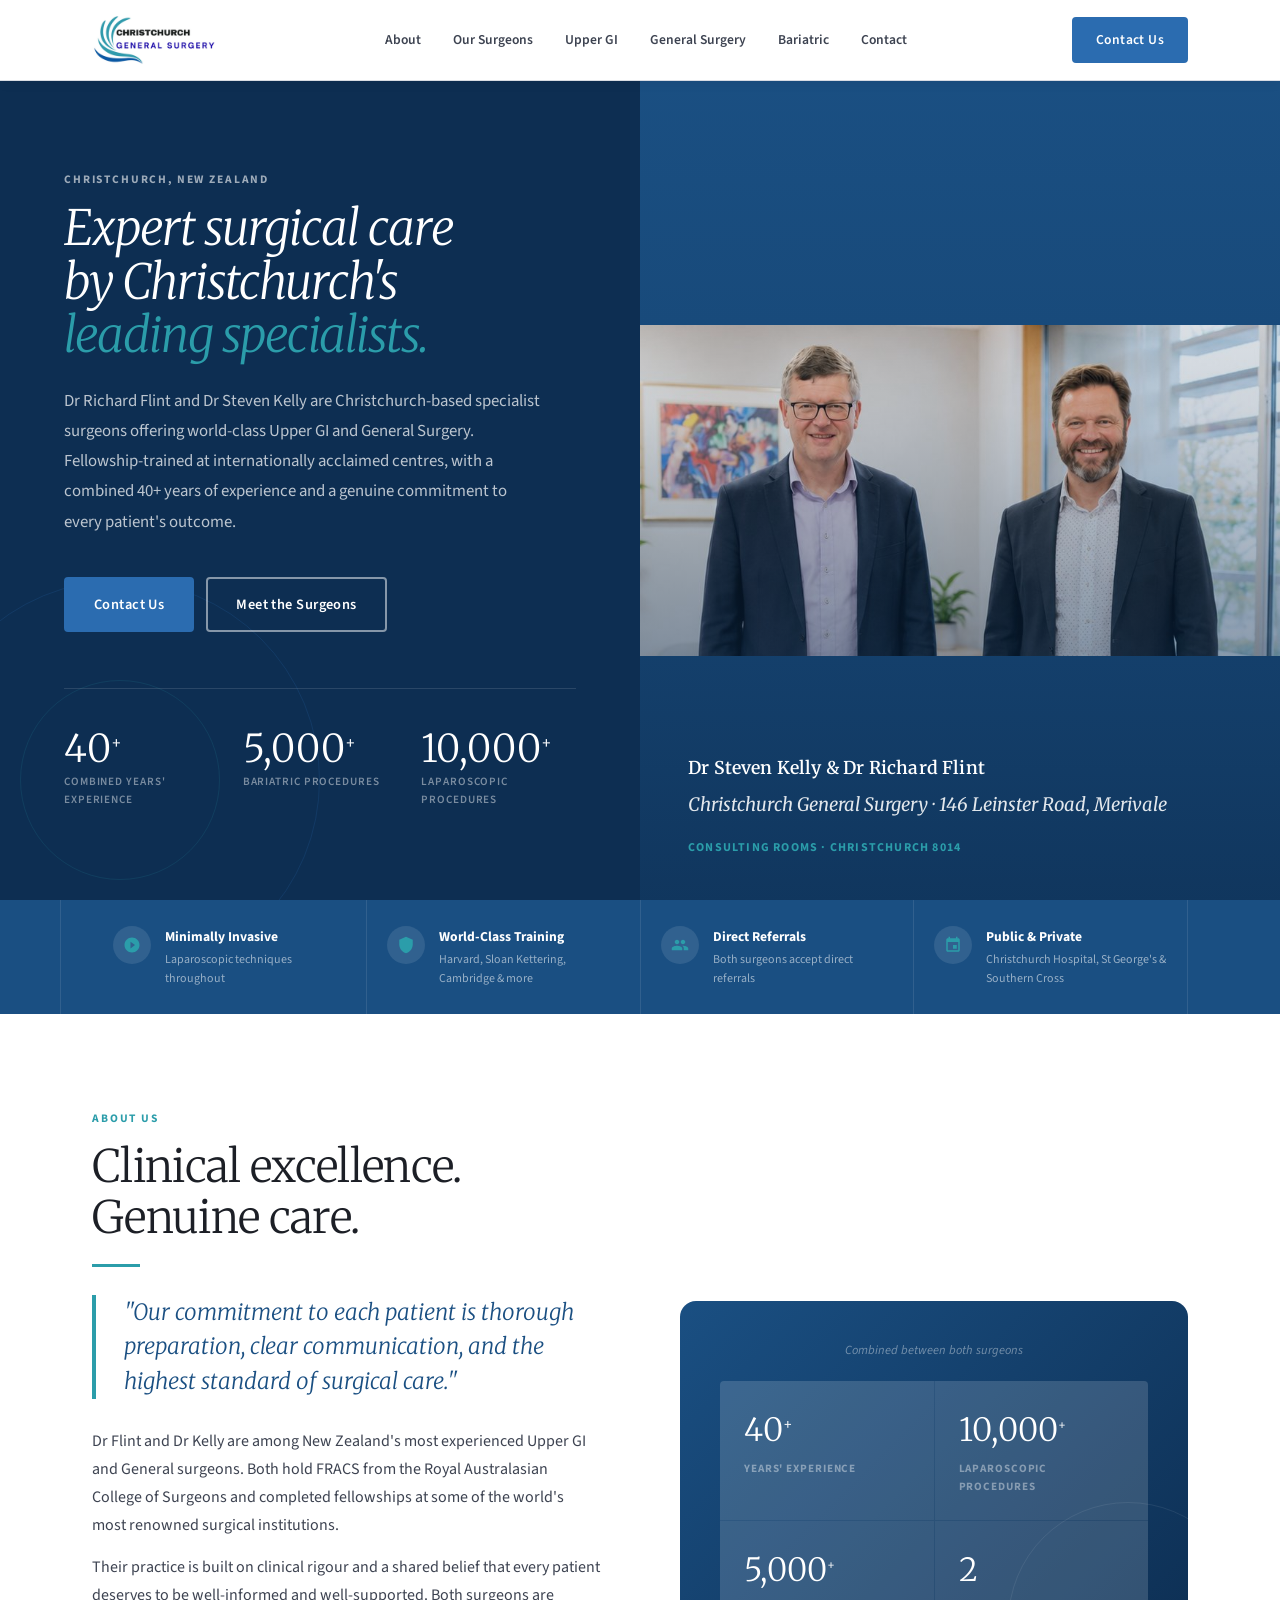
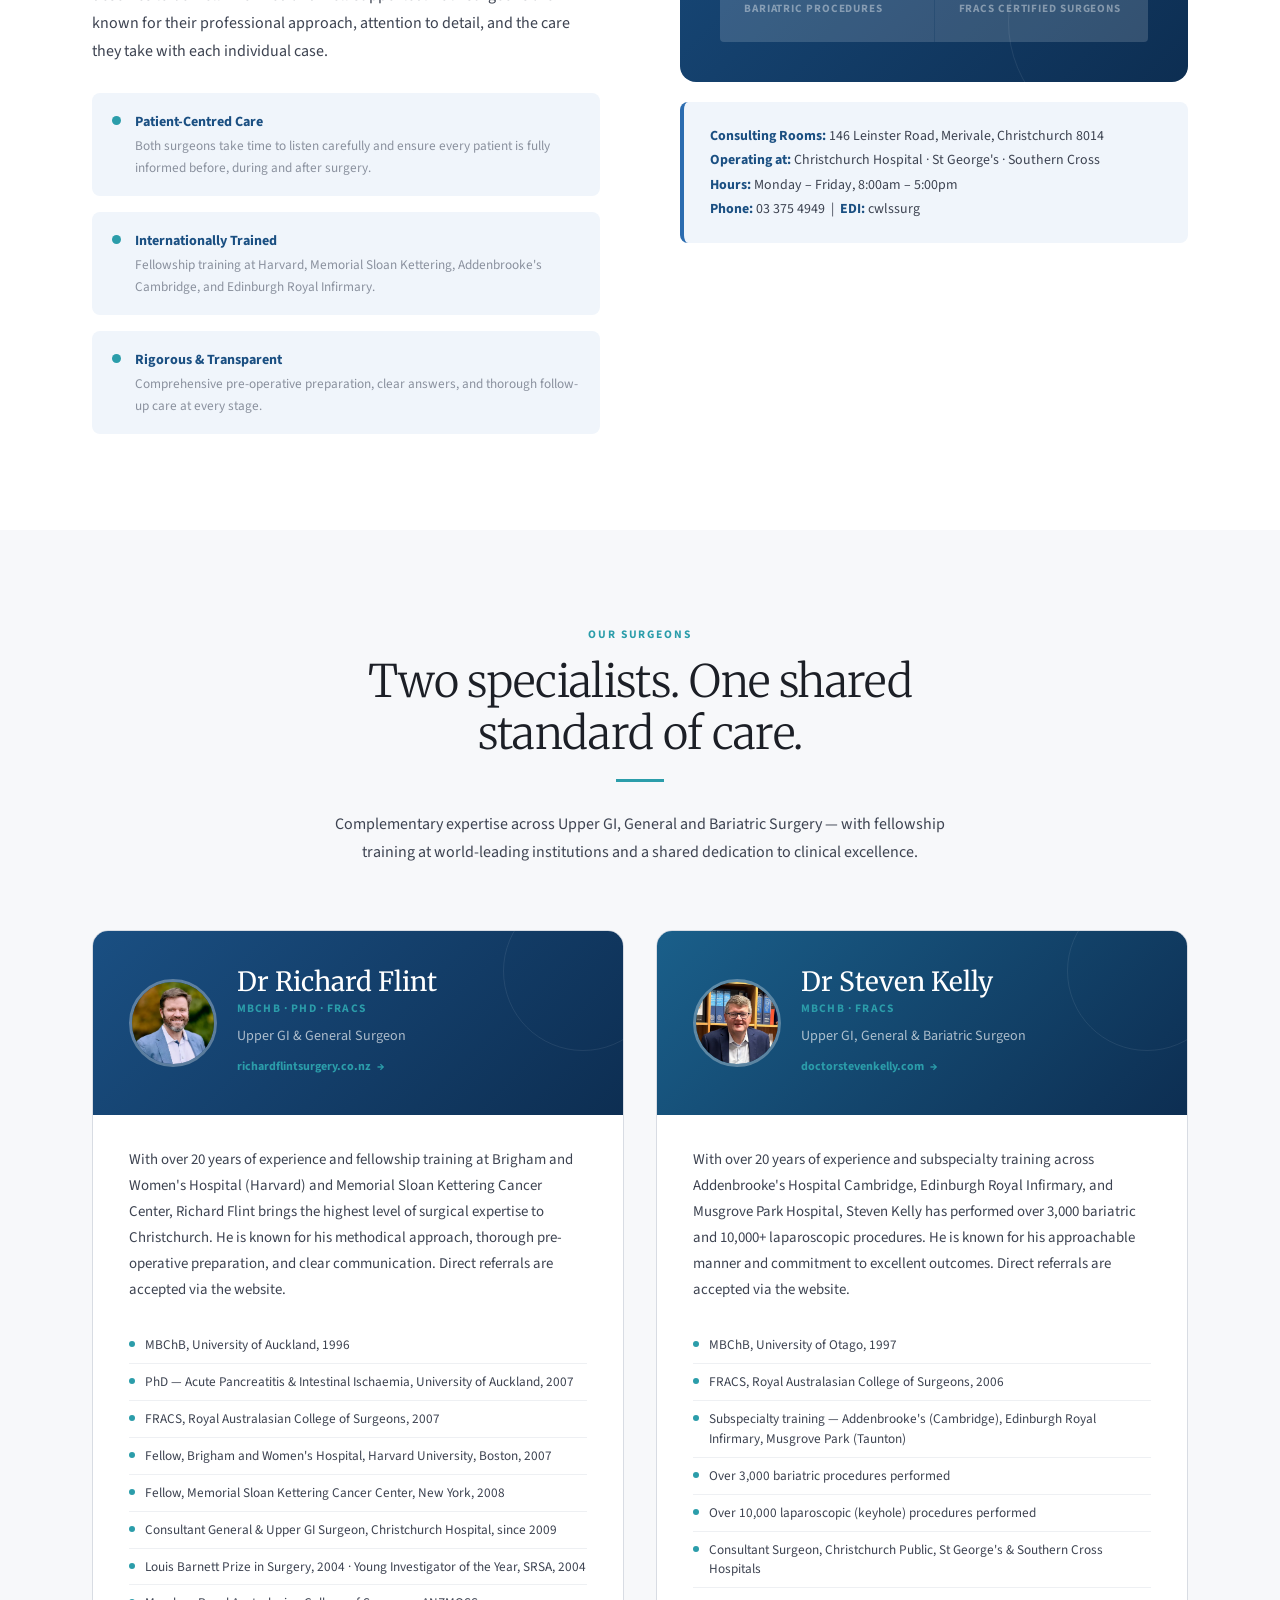
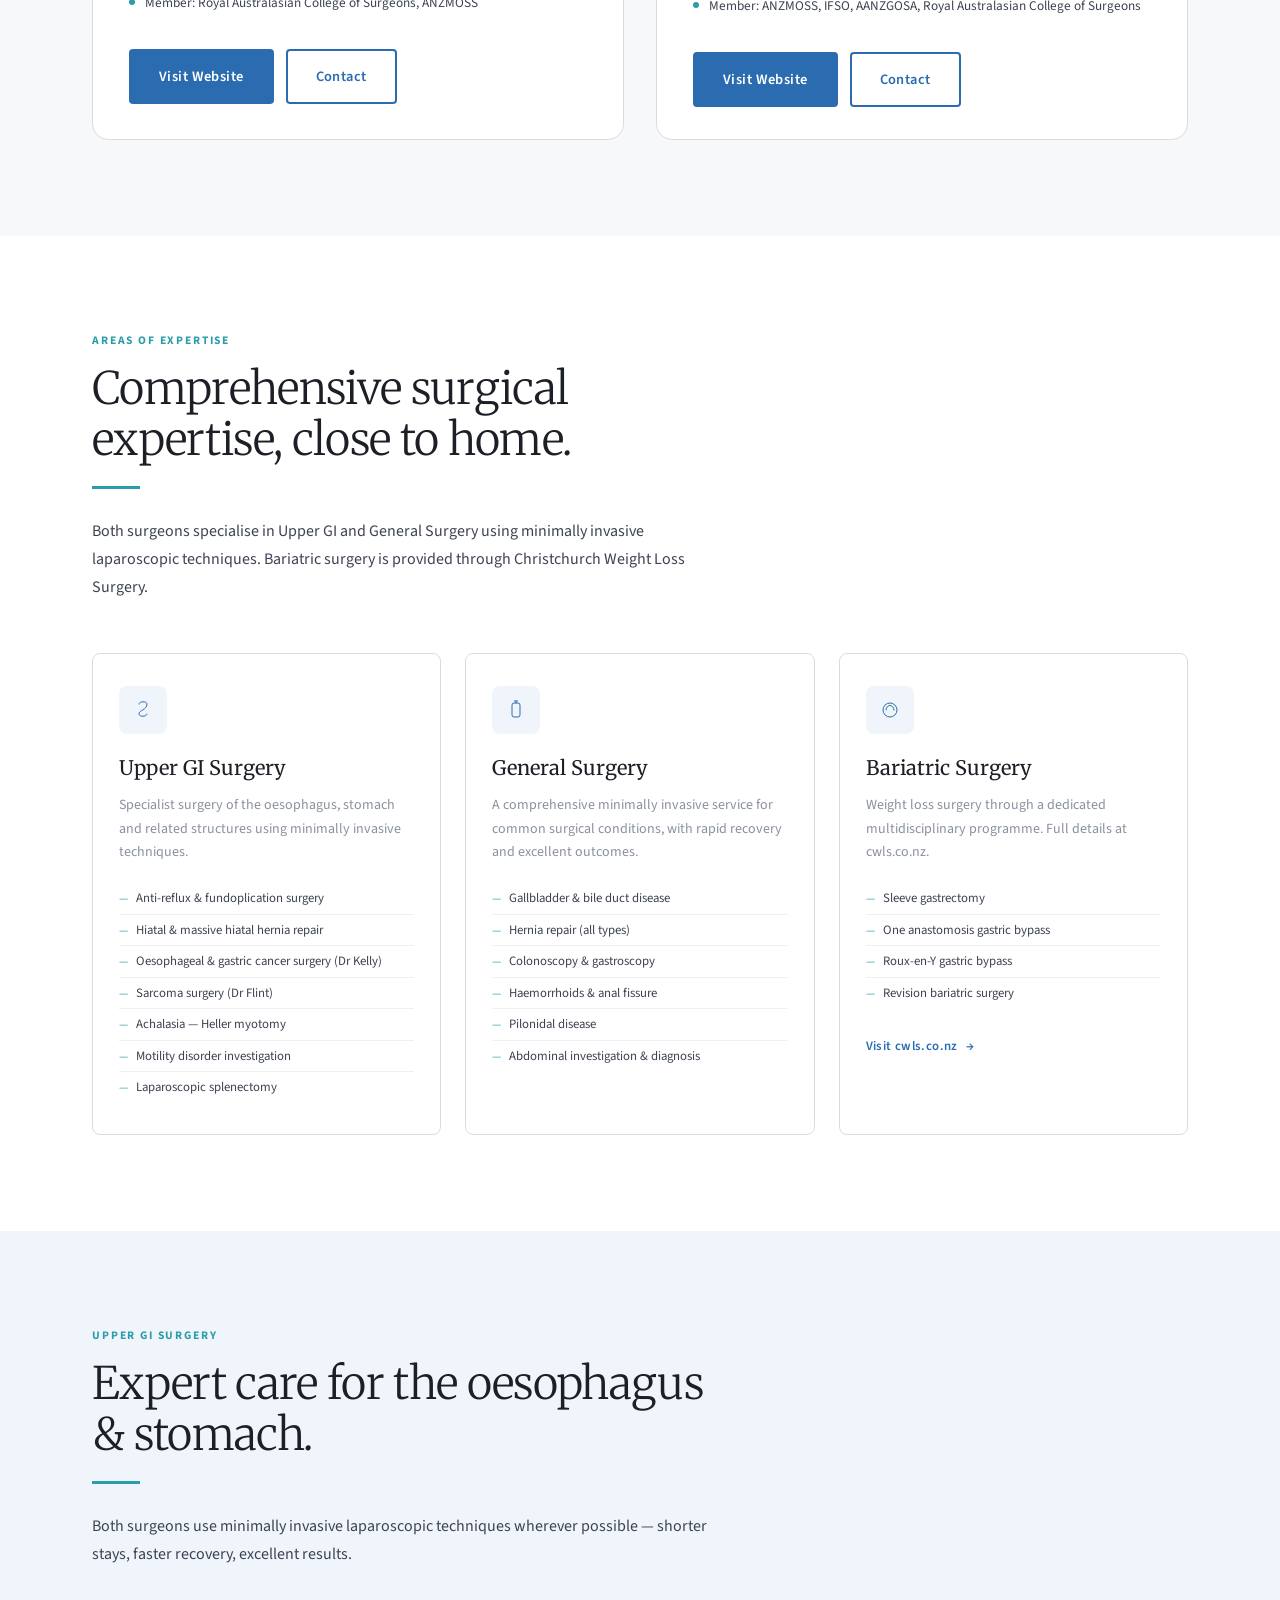
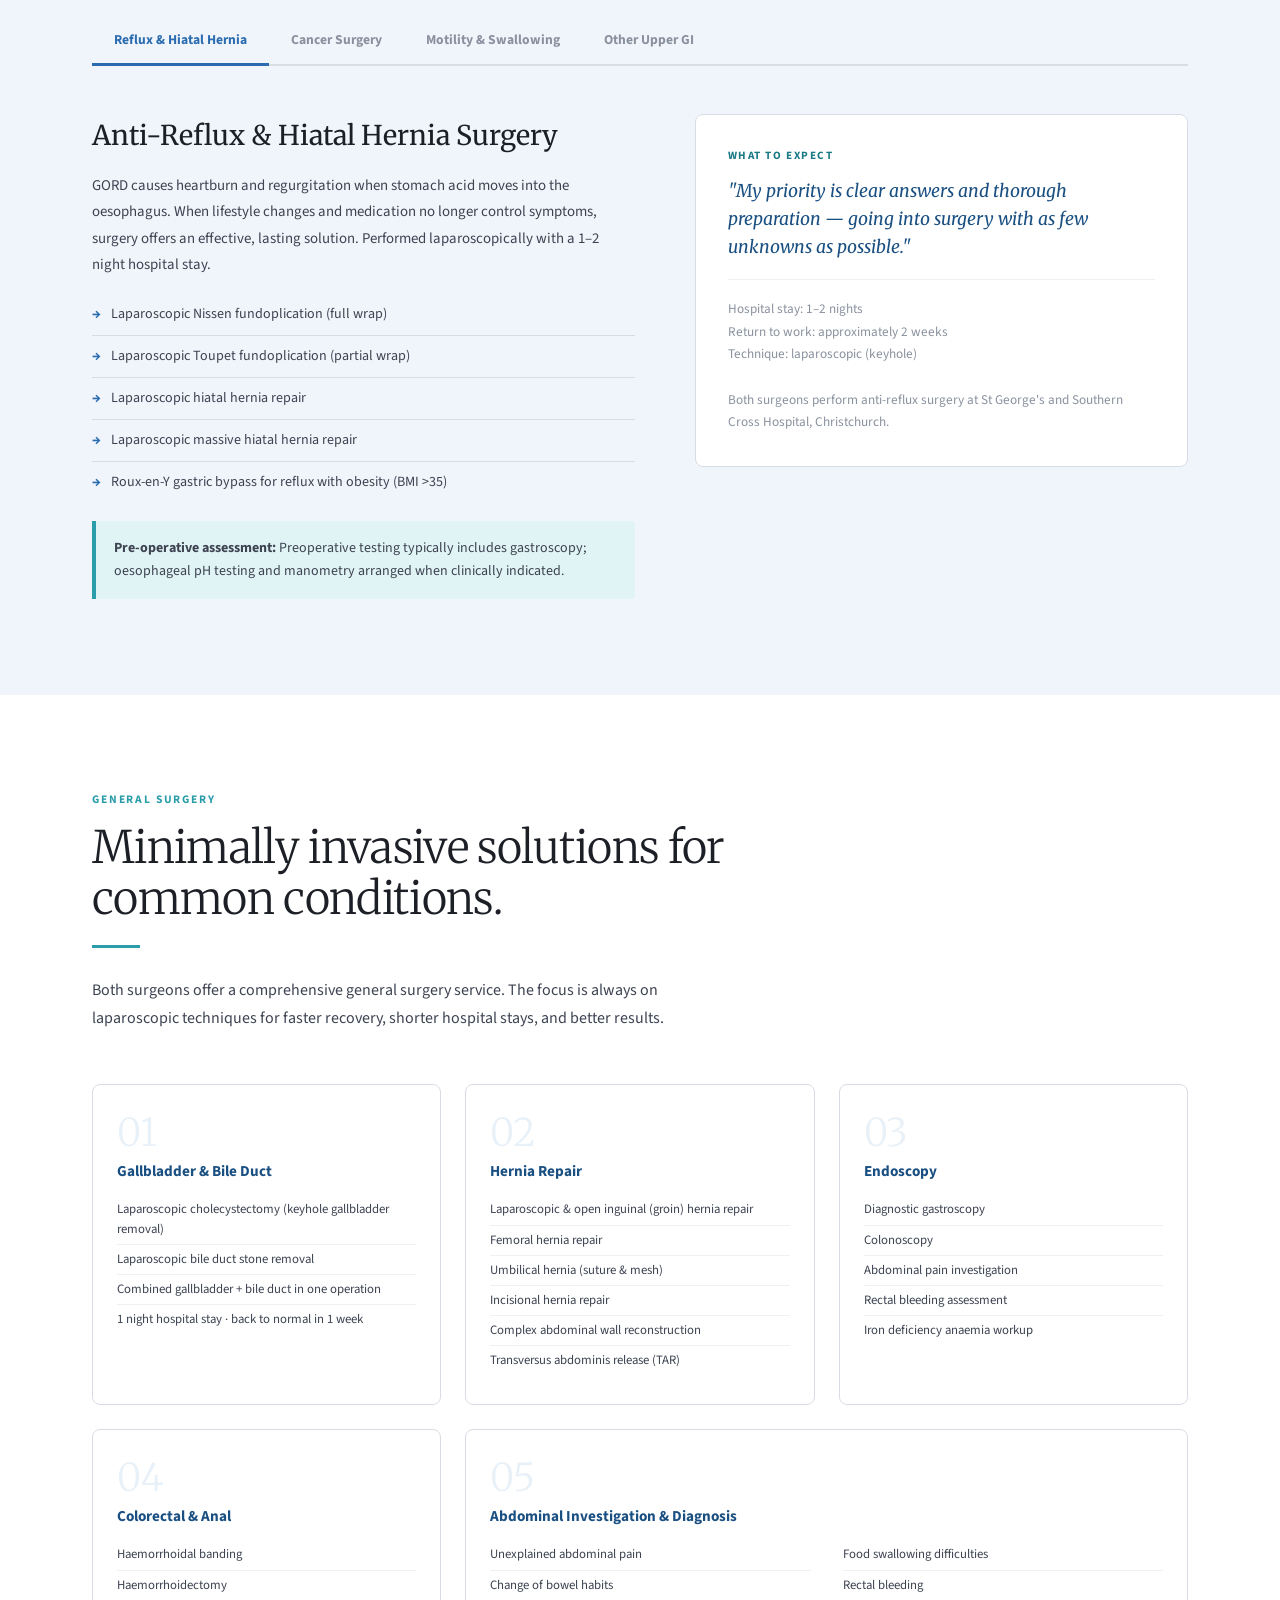
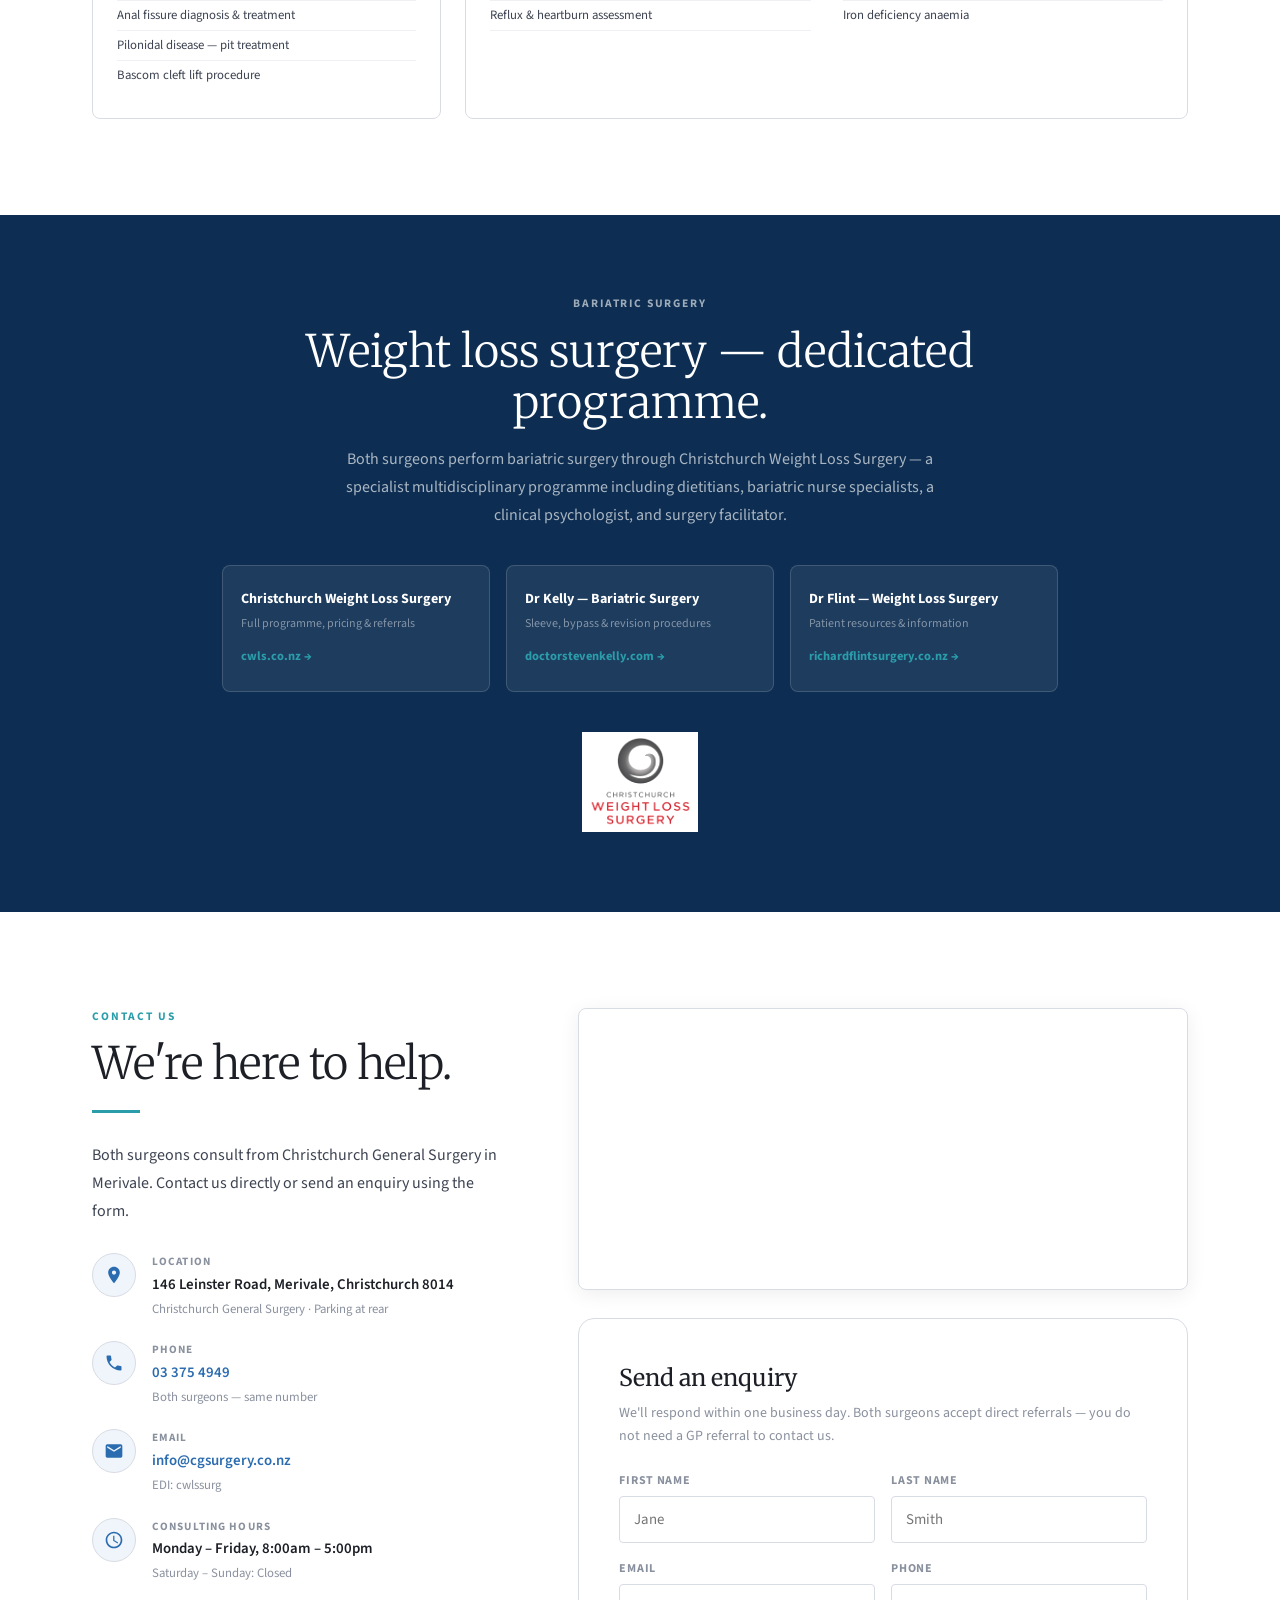
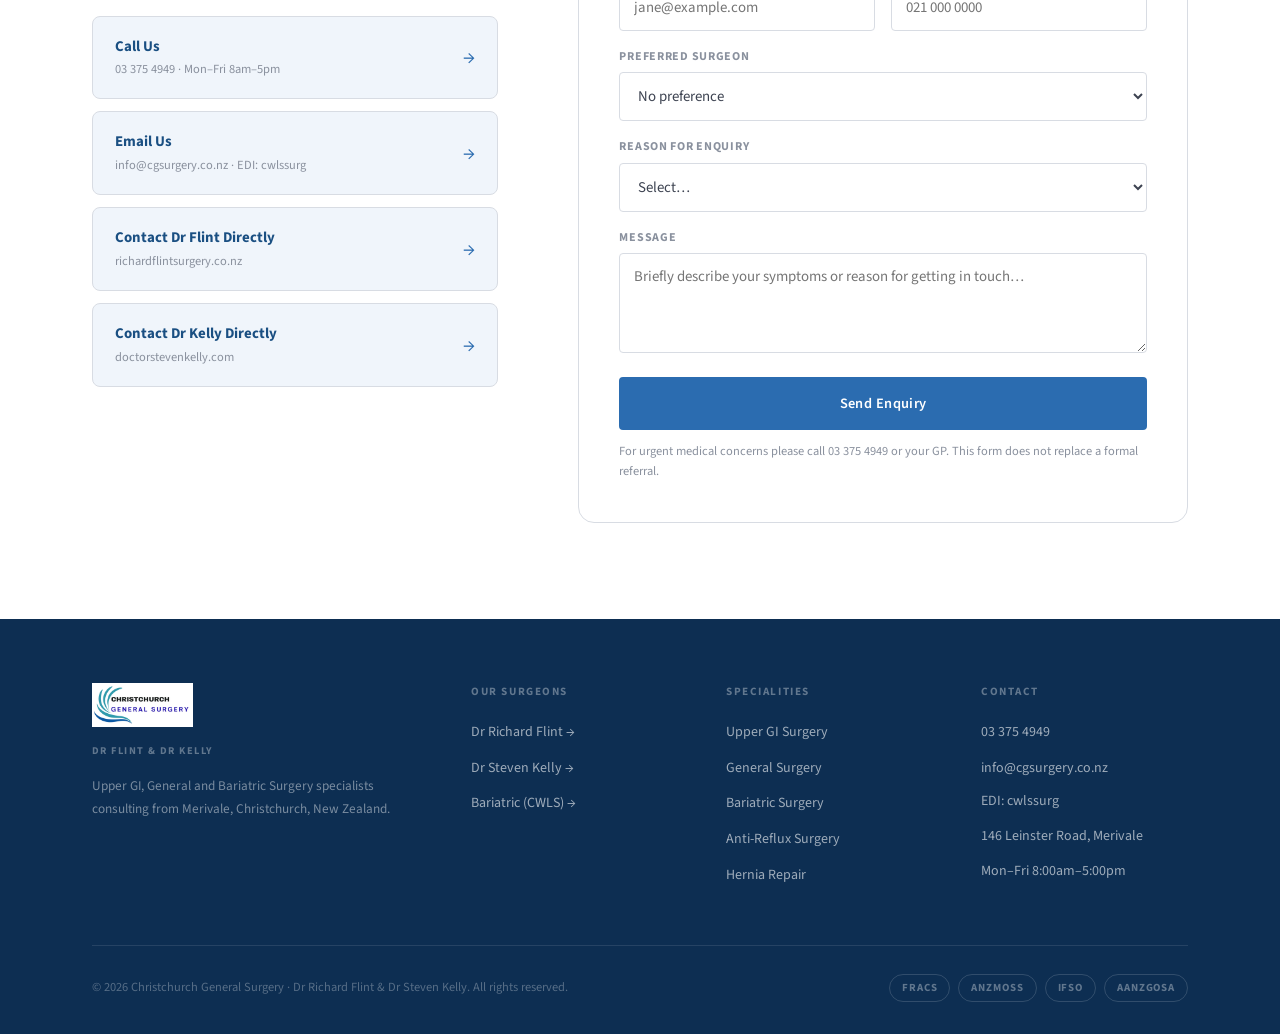
==== index.html @ 2bdcbd09 "Remove reCAPTCHA from contact form, strengthen honeypot Removes the Jul 29 reCAPTCHA addition (scrip" ====
<!DOCTYPE html>
<html lang="en-NZ">
<head>
<!-- Google tag (gtag.js) -->
<script async src="https://www.googletagmanager.com/gtag/js?id=G-P8L0BK0NYY"></script>
<script>
  window.dataLayer = window.dataLayer || [];
  function gtag(){dataLayer.push(arguments);}
  gtag('js', new Date());
  gtag('config', 'G-P8L0BK0NYY');
</script>
<meta charset="UTF-8">
<meta name="viewport" content="width=device-width, initial-scale=1.0">
<title>Christchurch General Surgery | Dr Richard Flint & Dr Steven Kelly | Upper GI & General Surgeons</title>
<meta name="description" content="Dr Richard Flint and Dr Steven Kelly — Christchurch specialist surgeons. Upper GI, General and Bariatric Surgery. 146 Leinster Road, Merivale. Phone 03 375 4949.">
<meta name="robots" content="index, follow">
<meta name="theme-color" content="#0D2E52">
<link rel="canonical" href="https://www.christchurchgeneralsurgery.co.nz/">
<meta property="og:type" content="website">
<meta property="og:title" content="Christchurch General Surgery | Dr Flint & Dr Kelly">
<meta property="og:description" content="Upper GI and General Surgery specialists in Christchurch, New Zealand. Fellowship-trained, experienced, world-class care.">
<meta property="og:url" content="https://www.christchurchgeneralsurgery.co.nz/">
<link rel="icon" type="image/svg+xml" href="/favicon.svg">
<link rel="apple-touch-icon" sizes="180x180" href="/apple-touch-icon.png">
<link rel="manifest" href="/site.webmanifest">
<script type="application/ld+json">
{
  "@context":"https://schema.org",
  "@type":"MedicalBusiness",
  "name":"Christchurch General Surgery",
  "url":"https://www.christchurchgeneralsurgery.co.nz/",
  "telephone":"+6433754949",
  "email":"info@cgsurgery.co.nz",
  "address":{"@type":"PostalAddress","streetAddress":"146 Leinster Road","addressLocality":"Merivale","addressRegion":"Christchurch","postalCode":"8014","addressCountry":"NZ"},
  "openingHoursSpecification":[{"@type":"OpeningHoursSpecification","dayOfWeek":["Monday","Tuesday","Wednesday","Thursday","Friday"],"opens":"08:00","closes":"17:00"}]
}
</script>
<link rel="preconnect" href="https://fonts.googleapis.com">
<link rel="preconnect" href="https://fonts.gstatic.com" crossorigin>
<link href="https://fonts.googleapis.com/css2?family=Merriweather:ital,wght@0,300;0,400;0,700;1,300;1,400&family=Source+Sans+3:wght@300;400;500;600;700&display=swap" rel="stylesheet">
<style>
:root {
  --blue-900:#0D2E52; --blue-700:#1A4F82; --blue-600:#2B6CB0; --blue-500:#3A82C4;
  --blue-100:#E8F0F8; --blue-050:#F0F5FB; --teal-600:#1A7A85; --teal-400:#2B9DAA;
  --teal-100:#E0F3F5; --white:#FFFFFF; --grey-050:#F7F8FA; --grey-100:#EEF0F3;
  --grey-200:#D8DCE3; --grey-400:#8A919E; --grey-700:#3D4351; --grey-900:#1C1F26;
  --font-serif:'Merriweather',Georgia,serif; --font-sans:'Source Sans 3','Helvetica Neue',Arial,sans-serif;
  --radius-sm:4px; --radius-md:8px; --radius-lg:16px; --ease:cubic-bezier(0.25,0.46,0.45,0.94);
}
*,*::before,*::after{box-sizing:border-box;margin:0;padding:0;}
html{scroll-behavior:smooth;font-size:16px;}
body{font-family:var(--font-sans);color:var(--grey-700);background:var(--white);line-height:1.6;-webkit-font-smoothing:antialiased;}
img{max-width:100%;display:block;}
a{color:var(--blue-600);text-decoration:none;}
a:hover{color:var(--blue-500);}
.container{max-width:1160px;margin:0 auto;padding:0 32px;}
.section{padding:96px 0;}
.section--alt{background:var(--grey-050);}
.section--blue{background:var(--blue-050);}
.section--dark{background:var(--blue-900);}
.eyebrow{font-family:var(--font-sans);font-size:0.72rem;font-weight:700;letter-spacing:0.16em;text-transform:uppercase;color:var(--teal-400);margin-bottom:12px;display:block;}
.eyebrow--light{color:rgba(255,255,255,0.6);}
.rule{display:block;width:48px;height:3px;background:var(--teal-400);border:none;margin:20px 0 28px;}
.rule--center{margin-left:auto;margin-right:auto;}
.rule--white{background:rgba(255,255,255,0.4);}
.display-lg{font-family:var(--font-serif);font-size:clamp(2rem,3.5vw,3rem);font-weight:300;line-height:1.15;letter-spacing:-0.015em;color:var(--grey-900);}
.body-md{font-size:1rem;line-height:1.75;color:var(--grey-700);}

/* BUTTONS */
.btn{display:inline-flex;align-items:center;gap:8px;font-family:var(--font-sans);font-weight:600;font-size:0.9rem;letter-spacing:0.03em;padding:14px 28px;border-radius:var(--radius-sm);border:2px solid transparent;cursor:pointer;transition:all 0.2s var(--ease);text-decoration:none;}
.btn--primary{background:var(--blue-600);color:var(--white);border-color:var(--blue-600);}
.btn--primary:hover{background:var(--blue-500);border-color:var(--blue-500);color:var(--white);transform:translateY(-1px);box-shadow:0 8px 24px rgba(43,108,176,0.3);}
.btn--outline-white{background:transparent;color:var(--white);border-color:rgba(255,255,255,0.5);}
.btn--outline-white:hover{background:rgba(255,255,255,0.1);color:var(--white);border-color:rgba(255,255,255,0.8);}
.btn--outline-blue{background:transparent;color:var(--blue-600);border-color:var(--blue-600);}
.btn--outline-blue:hover{background:var(--blue-600);color:var(--white);}
.btn--ghost-blue{background:transparent;color:var(--blue-600);border:none;padding-left:0;font-weight:600;font-size:0.9rem;}
.btn--ghost-blue:after{content:' →';}
.btn--ghost-blue:hover{color:var(--blue-500);}

/* NAV */
.nav{position:fixed;top:0;left:0;right:0;z-index:200;background:var(--white);border-bottom:1px solid var(--grey-200);box-shadow:0 1px 12px rgba(0,0,0,0.07);}
.nav__inner{max-width:1160px;margin:0 auto;padding:0 32px;height:80px;display:flex;align-items:center;justify-content:space-between;gap:32px;}
.nav__logo img{height:56px;width:auto;}
.nav__links{display:flex;align-items:center;gap:4px;list-style:none;flex:1;justify-content:center;}
.nav__links a{font-size:0.85rem;font-weight:600;color:var(--grey-700);padding:8px 14px;border-radius:var(--radius-sm);transition:color 0.15s,background 0.15s;display:block;}
.nav__links a:hover{color:var(--blue-600);background:var(--blue-050);}
.nav__cta{flex-shrink:0;padding:10px 22px;font-size:0.85rem;}
.nav__hamburger{display:none;flex-direction:column;gap:5px;background:none;border:none;cursor:pointer;padding:4px;}
.nav__hamburger span{display:block;width:22px;height:2px;background:var(--grey-700);}
.mobile-menu{display:none;position:fixed;top:80px;left:0;right:0;background:var(--white);border-top:1px solid var(--grey-200);padding:16px 32px 32px;z-index:199;flex-direction:column;gap:4px;}
.mobile-menu.open{display:flex;}
.mobile-menu a{font-size:1rem;font-weight:600;color:var(--grey-700);padding:12px 0;border-bottom:1px solid var(--grey-100);}

/* HERO */
.hero{min-height:100vh;display:grid;grid-template-columns:1fr 1fr;padding-top:80px;}
.hero__left{background:var(--blue-900);padding:80px 64px;display:flex;flex-direction:column;justify-content:center;position:relative;overflow:hidden;}
.hero__left::before{content:'';position:absolute;bottom:-80px;left:-80px;width:400px;height:400px;border:1px solid rgba(43,108,176,0.2);border-radius:50%;}
.hero__left::after{content:'';position:absolute;bottom:20px;left:20px;width:200px;height:200px;border:1px solid rgba(43,157,170,0.15);border-radius:50%;}
.hero__bg-texture{position:absolute;inset:0;z-index:0;background-image:url('https://images.unsplash.com/photo-1631217868264-e5b90bb7e133?w=1200&q=60&auto=format&fit=crop');background-size:cover;background-position:center;opacity:0.06;}
.hero__left>*:not(.hero__bg-texture){position:relative;z-index:1;}
.hero__tagline{font-family:var(--font-serif);font-style:italic;font-size:clamp(2.4rem,3.8vw,3.8rem);font-weight:300;color:var(--white);line-height:1.1;letter-spacing:-0.02em;margin-bottom:24px;}
.hero__tagline span{color:var(--teal-400);}
.hero__sub{font-size:1.05rem;color:rgba(255,255,255,0.72);line-height:1.8;margin-bottom:40px;max-width:480px;}
.hero__actions{display:flex;gap:12px;flex-wrap:wrap;}
.hero__stats{display:grid;grid-template-columns:repeat(3,1fr);margin-top:56px;border-top:1px solid rgba(255,255,255,0.12);padding-top:40px;gap:24px;}
.hero__stat-num{font-family:var(--font-serif);font-size:2.4rem;font-weight:300;color:var(--white);line-height:1;}
.hero__stat-num sup{font-size:1rem;}
.hero__stat-label{font-size:0.7rem;font-weight:600;letter-spacing:0.08em;text-transform:uppercase;color:rgba(255,255,255,0.45);margin-top:6px;}
.hero__right{position:relative;overflow:hidden;display:flex;flex-direction:column;justify-content:flex-end;background:var(--blue-700);}
.hero__right-img{position:absolute;inset:0;background-image:url('[data-uri]');background-size:contain;background-repeat:no-repeat;background-position:center center;}
.hero__right-overlay{position:absolute;inset:0;background:linear-gradient(to top,rgba(13,46,82,0.75) 0%,rgba(13,46,82,0.2) 60%,transparent 100%);}
.hero__right-card{position:relative;z-index:2;padding:40px 48px;}

/* TRUST BAR */
.trust-bar{background:var(--blue-700);}
.trust-bar__inner{max-width:1160px;margin:0 auto;padding:0 32px;display:grid;grid-template-columns:repeat(4,1fr);border-left:1px solid rgba(255,255,255,0.1);}
.trust-bar__item{padding:26px 20px;border-right:1px solid rgba(255,255,255,0.1);display:flex;align-items:flex-start;gap:14px;}
.trust-bar__icon{width:38px;height:38px;flex-shrink:0;background:rgba(255,255,255,0.1);border-radius:50%;display:flex;align-items:center;justify-content:center;}
.trust-bar__icon svg{width:18px;height:18px;fill:var(--teal-400);}
.trust-bar__title{font-size:0.85rem;font-weight:700;color:var(--white);margin-bottom:2px;}
.trust-bar__desc{font-size:0.75rem;color:rgba(255,255,255,0.55);}

/* ABOUT (WHO WE ARE) */
.about__grid{display:grid;grid-template-columns:1fr 1fr;gap:80px;align-items:center;}
.about__quote{font-family:var(--font-serif);font-size:1.4rem;font-style:italic;font-weight:300;color:var(--blue-700);line-height:1.55;border-left:4px solid var(--teal-400);padding-left:28px;margin:28px 0;}
.about__values{display:flex;flex-direction:column;gap:16px;margin-top:28px;}
.about__value{display:flex;gap:14px;align-items:flex-start;background:var(--blue-050);border-radius:var(--radius-md);padding:18px 20px;}
.about__value-dot{width:9px;height:9px;border-radius:50%;background:var(--teal-400);flex-shrink:0;margin-top:5px;}
.about__value-title{font-weight:700;font-size:0.88rem;color:var(--blue-700);margin-bottom:2px;}
.about__value-desc{font-size:0.83rem;color:var(--grey-400);line-height:1.6;}
.about__stat-block{background:linear-gradient(135deg,var(--blue-700) 0%,var(--blue-900) 100%);border-radius:var(--radius-lg);padding:40px;color:var(--white);position:relative;overflow:hidden;}
.about__stat-block::after{content:'';position:absolute;bottom:-60px;right:-60px;width:240px;height:240px;border:1px solid rgba(255,255,255,0.08);border-radius:50%;}
.about__stat-grid{display:grid;grid-template-columns:1fr 1fr;gap:1px;background:rgba(255,255,255,0.1);border-radius:var(--radius-sm);overflow:hidden;}
.about__stat{background:rgba(255,255,255,0.06);padding:24px;}
.about__stat-num{font-family:var(--font-serif);font-size:2rem;font-weight:300;color:var(--white);}
.about__stat-label{font-size:0.7rem;font-weight:700;letter-spacing:0.08em;text-transform:uppercase;color:rgba(255,255,255,0.4);margin-top:4px;}

/* SURGEONS */
.surgeons__intro{text-align:center;max-width:620px;margin:0 auto 64px;}
.surgeon-grid{display:grid;grid-template-columns:1fr 1fr;gap:32px;}
.surgeon-card{background:var(--white);border-radius:var(--radius-lg);overflow:hidden;border:1px solid var(--grey-200);transition:box-shadow 0.3s var(--ease),transform 0.3s var(--ease);}
.surgeon-card:hover{box-shadow:0 24px 64px rgba(26,79,130,0.12);transform:translateY(-4px);}
.surgeon-card__header{background:linear-gradient(135deg,var(--blue-700) 0%,var(--blue-900) 100%);padding:36px;position:relative;overflow:hidden;}
.surgeon-card__header::after{content:'';position:absolute;top:-40px;right:-40px;width:160px;height:160px;border:1px solid rgba(255,255,255,0.08);border-radius:50%;}
.surgeon-card__header-inner{display:flex;align-items:center;gap:20px;position:relative;z-index:1;}
.surgeon-card__portrait{width:88px;height:88px;border-radius:50%;overflow:hidden;border:3px solid rgba(255,255,255,0.3);flex-shrink:0;}
.surgeon-card__portrait img{width:100%;height:100%;object-fit:cover;object-position:center top;}
.surgeon-card__name{font-family:var(--font-serif);font-size:1.65rem;font-weight:400;color:var(--white);line-height:1.1;margin-bottom:4px;}
.surgeon-card__cred{font-size:0.72rem;font-weight:700;letter-spacing:0.1em;text-transform:uppercase;color:var(--teal-400);margin-bottom:6px;}
.surgeon-card__specialty{font-size:0.88rem;color:rgba(255,255,255,0.65);}
.surgeon-card__site-badge{display:inline-flex;align-items:center;gap:6px;margin-top:10px;font-size:0.75rem;font-weight:700;color:var(--teal-400);}
.surgeon-card__site-badge::after{content:'→';}
.surgeon-card__body{padding:32px 36px;}
.surgeon-card__bio{font-size:0.93rem;color:var(--grey-700);line-height:1.75;margin-bottom:24px;}
.qual-list{list-style:none;margin-bottom:28px;}
.qual-list li{font-size:0.83rem;color:var(--grey-700);padding:8px 0;border-bottom:1px solid var(--grey-100);display:flex;align-items:flex-start;gap:10px;line-height:1.5;}
.qual-list li:last-child{border-bottom:none;}
.qual-list li::before{content:'';display:block;width:6px;height:6px;border-radius:50%;background:var(--teal-400);flex-shrink:0;margin-top:6px;}
.surgeon-card__links{display:flex;gap:12px;flex-wrap:wrap;}

/* SPECIALITIES */
.spec-cards{display:grid;grid-template-columns:repeat(3,1fr);gap:24px;}
.spec-card{background:var(--white);border:1px solid var(--grey-200);border-radius:var(--radius-md);padding:32px 26px;transition:border-color 0.2s,box-shadow 0.2s,transform 0.2s;}
.spec-card:hover{border-color:var(--blue-600);box-shadow:0 12px 32px rgba(43,108,176,0.1);transform:translateY(-3px);}
.spec-card__icon{width:48px;height:48px;border-radius:var(--radius-md);background:var(--blue-050);display:flex;align-items:center;justify-content:center;margin-bottom:18px;}
.spec-card__icon svg{width:24px;height:24px;}
.spec-card__title{font-family:var(--font-serif);font-size:1.25rem;font-weight:400;color:var(--grey-900);margin-bottom:10px;}
.spec-card__desc{font-size:0.875rem;color:var(--grey-400);line-height:1.7;margin-bottom:18px;}
.spec-list{list-style:none;}
.spec-list li{font-size:0.8rem;color:var(--grey-700);padding:5px 0;border-bottom:1px solid var(--grey-100);display:flex;gap:8px;align-items:baseline;}
.spec-list li:last-child{border-bottom:none;}
.spec-list li::before{content:'—';color:var(--teal-400);font-size:0.72rem;flex-shrink:0;}

/* UPPER GI TABS */
.tabs{border-bottom:2px solid var(--grey-200);display:flex;flex-wrap:wrap;}
.tab-btn{font-family:var(--font-sans);font-size:0.85rem;font-weight:700;color:var(--grey-400);background:none;border:none;padding:14px 22px;cursor:pointer;border-bottom:3px solid transparent;margin-bottom:-2px;transition:color 0.15s,border-color 0.15s;}
.tab-btn:hover{color:var(--blue-600);}
.tab-btn.active{color:var(--blue-600);border-bottom-color:var(--blue-600);}
.tab-content{display:none;margin-top:48px;}
.tab-content.active{display:grid;grid-template-columns:1.1fr 1fr;gap:60px;align-items:start;}
.tab-content h3{font-family:var(--font-serif);font-size:1.7rem;font-weight:400;color:var(--grey-900);margin-bottom:16px;}
.tab-content p{font-size:0.93rem;color:var(--grey-700);line-height:1.75;margin-bottom:14px;}
.tab-list{list-style:none;margin-top:16px;}
.tab-list li{font-size:0.88rem;color:var(--grey-700);padding:10px 0;border-bottom:1px solid var(--grey-200);display:flex;gap:10px;align-items:flex-start;line-height:1.5;}
.tab-list li:last-child{border-bottom:none;}
.tab-list li::before{content:'→';color:var(--blue-600);flex-shrink:0;font-weight:700;}
.tab-aside{background:var(--white);border-radius:var(--radius-md);border:1px solid var(--grey-200);padding:32px;position:sticky;top:90px;}
.tab-aside__label{font-size:0.7rem;font-weight:700;letter-spacing:0.14em;text-transform:uppercase;color:var(--teal-600);margin-bottom:12px;display:block;}
.tab-aside__body{font-family:var(--font-serif);font-style:italic;font-size:1.1rem;color:var(--blue-700);line-height:1.6;margin-bottom:18px;}
.tab-aside__note{font-size:0.83rem;color:var(--grey-400);line-height:1.7;border-top:1px solid var(--grey-100);padding-top:18px;}
.highlight-box{background:var(--teal-100);border-left:4px solid var(--teal-400);border-radius:0 var(--radius-sm) var(--radius-sm) 0;padding:16px 18px;margin-top:18px;}
.highlight-box p{font-size:0.875rem;color:var(--grey-700);margin:0;line-height:1.65;}

/* GENERAL SURGERY */
.gen-grid{display:grid;grid-template-columns:repeat(3,1fr);gap:24px;}
.gen-card{border:1px solid var(--grey-200);border-radius:var(--radius-md);padding:28px 24px;background:var(--white);transition:border-color 0.2s,box-shadow 0.2s;}
.gen-card:hover{border-color:var(--blue-500);box-shadow:0 8px 24px rgba(43,108,176,0.08);}
.gen-card__number{font-family:var(--font-serif);font-size:2.4rem;font-weight:300;color:var(--blue-100);line-height:1;margin-bottom:8px;}
.gen-card__title{font-size:0.95rem;font-weight:700;color:var(--blue-700);margin-bottom:12px;}
.gen-list{list-style:none;}
.gen-list li{font-size:0.8rem;color:var(--grey-700);padding:5px 0;border-bottom:1px solid var(--grey-100);line-height:1.5;}
.gen-list li:last-child{border-bottom:none;}
.gen-card__wide{grid-column:span 2;}

/* BARIATRIC */
.bariatric{padding:80px 0;background:var(--blue-900);position:relative;overflow:hidden;}
.bariatric__bg{position:absolute;inset:0;background-image:url('https://images.unsplash.com/photo-1551190822-a9333d879b1f?w=1600&q=60&auto=format&fit=crop');background-size:cover;background-position:center;opacity:0.07;}
.bariatric__inner{max-width:900px;margin:0 auto;text-align:center;padding:0 32px;position:relative;z-index:1;}
.bariatric__cards{display:grid;grid-template-columns:repeat(3,1fr);gap:16px;margin-bottom:40px;}
.bariatric__card{background:rgba(255,255,255,0.07);border:1px solid rgba(255,255,255,0.15);border-radius:var(--radius-md);padding:22px 18px;text-align:left;transition:background 0.2s,transform 0.2s;display:block;}
.bariatric__card:hover{background:rgba(255,255,255,0.12);transform:translateY(-2px);}
.bariatric__card-name{font-size:0.88rem;font-weight:700;color:var(--white);margin-bottom:4px;}
.bariatric__card-desc{font-size:0.75rem;color:rgba(255,255,255,0.45);margin-bottom:10px;}
.bariatric__card-link{font-size:0.78rem;font-weight:700;color:var(--teal-400);}
.cwls-logo-wrap{display:flex;align-items:center;justify-content:center;margin-top:36px;}
.cwls-logo-wrap img{height:100px;width:auto;filter:brightness(1.1);}

/* CONTACT */
.contact__grid{display:grid;grid-template-columns:1fr 1.5fr;gap:80px;align-items:start;}
.contact__detail{display:flex;gap:16px;align-items:flex-start;margin-bottom:22px;}
.contact__detail-icon{width:44px;height:44px;border-radius:50%;flex-shrink:0;background:var(--blue-050);border:1px solid var(--grey-200);display:flex;align-items:center;justify-content:center;}
.contact__detail-icon svg{width:20px;height:20px;fill:var(--blue-600);}
.contact__detail-label{font-size:0.7rem;font-weight:700;letter-spacing:0.1em;text-transform:uppercase;color:var(--grey-400);}
.contact__detail-value{font-size:0.93rem;font-weight:600;color:var(--grey-900);margin-top:2px;}
.contact__detail-sub{font-size:0.8rem;color:var(--grey-400);margin-top:2px;}
.contact__cta-group{display:flex;flex-direction:column;gap:12px;margin-top:32px;}
.contact__cta-btn{display:flex;align-items:center;justify-content:space-between;background:var(--blue-050);border:1px solid var(--grey-200);border-radius:var(--radius-md);padding:18px 22px;transition:border-color 0.2s,box-shadow 0.2s;}
.contact__cta-btn:hover{border-color:var(--blue-600);box-shadow:0 4px 16px rgba(43,108,176,0.1);}
.contact__cta-name{font-weight:700;color:var(--blue-700);font-size:0.93rem;}
.contact__cta-detail{font-size:0.78rem;color:var(--grey-400);margin-top:2px;}
.contact__cta-arrow{color:var(--blue-600);font-size:1.2rem;}
.form-wrap{background:var(--white);border:1px solid var(--grey-200);border-radius:var(--radius-lg);padding:40px;}
.form-row{display:grid;grid-template-columns:1fr 1fr;gap:16px;}
.form-group{margin-bottom:16px;}
.form-label{display:block;font-size:0.75rem;font-weight:700;letter-spacing:0.06em;text-transform:uppercase;color:var(--grey-400);margin-bottom:6px;}
.form-input,.form-select,.form-textarea{width:100%;padding:12px 14px;border:1.5px solid var(--grey-200);border-radius:var(--radius-sm);font-family:var(--font-sans);font-size:0.93rem;color:var(--grey-700);background:var(--white);outline:none;transition:border-color 0.15s;}
.form-input:focus,.form-select:focus,.form-textarea:focus{border-color:var(--blue-600);}
.form-textarea{height:100px;resize:vertical;}

/* MAP */
.map-wrap{border-radius:var(--radius-md);overflow:hidden;border:1px solid var(--grey-200);box-shadow:0 4px 20px rgba(0,0,0,0.07);}

/* FOOTER */
.footer{background:var(--blue-900);padding:64px 0 32px;}
.footer__main{display:grid;grid-template-columns:1.6fr 1fr 1fr 1fr;gap:48px;margin-bottom:48px;}
.footer__brand-name{font-family:var(--font-serif);font-size:1.1rem;font-weight:400;color:var(--white);margin-bottom:4px;}
.footer__brand-sub{font-size:0.65rem;font-weight:700;letter-spacing:0.14em;text-transform:uppercase;color:rgba(255,255,255,0.35);margin-bottom:14px;}
.footer__brand-desc{font-size:0.83rem;color:rgba(255,255,255,0.45);line-height:1.75;}
.footer__col-title{font-size:0.7rem;font-weight:700;letter-spacing:0.14em;text-transform:uppercase;color:rgba(255,255,255,0.35);margin-bottom:18px;}
.footer__links{list-style:none;}
.footer__links li{margin-bottom:10px;}
.footer__links a{font-size:0.875rem;color:rgba(255,255,255,0.6);transition:color 0.15s;}
.footer__links a:hover{color:var(--teal-400);}
.footer__bottom{border-top:1px solid rgba(255,255,255,0.1);padding-top:28px;display:flex;justify-content:space-between;align-items:center;flex-wrap:wrap;gap:12px;}
.footer__copy{font-size:0.78rem;color:rgba(255,255,255,0.3);}
.footer__badge{font-size:0.68rem;font-weight:700;letter-spacing:0.08em;border:1px solid rgba(255,255,255,0.15);border-radius:20px;padding:4px 12px;color:rgba(255,255,255,0.35);}

/* RESPONSIVE */
@media(max-width:1024px){
  .hero{grid-template-columns:1fr;min-height:auto;}
  .hero__right{min-height:340px;}
  .hero__stats{grid-template-columns:repeat(3,1fr);}
  .trust-bar__inner{grid-template-columns:1fr 1fr;}
  .trust-bar__item:nth-child(3),.trust-bar__item:nth-child(4){border-top:1px solid rgba(255,255,255,0.1);}
  .about__grid{grid-template-columns:1fr;gap:48px;}
  .surgeon-grid{grid-template-columns:1fr;}
  .spec-cards{grid-template-columns:1fr 1fr;}
  .tab-content.active{grid-template-columns:1fr;}
  .gen-grid{grid-template-columns:1fr 1fr;}
  .gen-card__wide{grid-column:span 1;}
  .bariatric__cards{grid-template-columns:1fr;gap:12px;}
  .contact__grid{grid-template-columns:1fr;gap:48px;}
  .footer__main{grid-template-columns:1fr 1fr;gap:32px;}
  .nav__links{display:none;}
  .nav__hamburger{display:flex;}
  .nav__cta{display:none;}
}
@media(max-width:640px){
  :root{--section-pad:60px;}
  .hero__left{padding:56px 24px;}
  .hero__stats{grid-template-columns:1fr 1fr;}
  .trust-bar__inner{grid-template-columns:1fr;}
  .spec-cards{grid-template-columns:1fr;}
  .gen-grid{grid-template-columns:1fr;}
  .form-row{grid-template-columns:1fr;}
  .footer__main{grid-template-columns:1fr;}
  .bariatric__cards{grid-template-columns:1fr;}
  .form-wrap{padding:24px 18px;}
  .contact__grid{gap:32px;}
}
</style>
</head>
<body>

<!-- NAV -->
<nav class="nav" id="nav">
  <div class="nav__inner">
    <a href="#" class="nav__logo">
      <img src="[data-uri]" alt="Christchurch General Surgery">
    </a>
    <ul class="nav__links">
      <li><a href="#about">About</a></li>
      <li><a href="#surgeons">Our Surgeons</a></li>
      <li><a href="#upper-gi">Upper GI</a></li>
      <li><a href="#general">General Surgery</a></li>
      <li><a href="#bariatric">Bariatric</a></li>
      <li><a href="#contact">Contact</a></li>
    </ul>
    <a href="#contact" class="btn btn--primary nav__cta">Contact Us</a>
    <button class="nav__hamburger" id="hamburger"><span></span><span></span><span></span></button>
  </div>
</nav>
<div class="mobile-menu" id="mobile-menu">
  <a href="#about"   onclick="closeMob()">About</a>
  <a href="#surgeons" onclick="closeMob()">Our Surgeons</a>
  <a href="#upper-gi" onclick="closeMob()">Upper GI Surgery</a>
  <a href="#general"  onclick="closeMob()">General Surgery</a>
  <a href="#bariatric" onclick="closeMob()">Bariatric</a>
  <a href="#contact"  onclick="closeMob()">Contact Us</a>
</div>

<!-- HERO -->
<section class="hero" id="home">
  <div class="hero__left">
    <div class="hero__bg-texture"></div>
    <span class="eyebrow eyebrow--light">Christchurch, New Zealand</span>
    <h1 class="hero__tagline">
      Expert surgical care<br>by Christchurch's<br>
      <span>leading specialists.</span>
    </h1>
    <p class="hero__sub">
      Dr Richard Flint and Dr Steven Kelly are Christchurch-based specialist surgeons offering world-class Upper GI and General Surgery. Fellowship-trained at internationally acclaimed centres, with a combined 40+ years of experience and a genuine commitment to every patient's outcome.
    </p>
    <div class="hero__actions">
      <a href="#contact" class="btn btn--primary">Contact Us</a>
      <a href="#surgeons" class="btn btn--outline-white">Meet the Surgeons</a>
    </div>
    <div class="hero__stats">
      <div>
        <div class="hero__stat-num">40<sup>+</sup></div>
        <div class="hero__stat-label">Combined Years' Experience</div>
      </div>
      <div>
        <div class="hero__stat-num">5,000<sup>+</sup></div>
        <div class="hero__stat-label">Bariatric Procedures</div>
      </div>
      <div>
        <div class="hero__stat-num">10,000<sup>+</sup></div>
        <div class="hero__stat-label">Laparoscopic Procedures</div>
      </div>
    </div>
  </div>
  <div class="hero__right">
    <div class="hero__right-img"></div>
    <div class="hero__right-overlay"></div>
    <div class="hero__right-card">
      <p style="font-family:var(--font-serif);font-weight:600;font-size:1.1rem;color:#fff;margin-bottom:8px;letter-spacing:0.01em;">Dr Steven Kelly &amp; Dr Richard Flint</p>
      <p style="font-family:var(--font-serif);font-style:italic;font-size:1.15rem;color:rgba(255,255,255,0.88);line-height:1.65;margin-bottom:14px;">Christchurch General Surgery · 146 Leinster Road, Merivale</p>
      <span style="font-size:0.75rem;font-weight:700;letter-spacing:0.1em;text-transform:uppercase;color:var(--teal-400);">Consulting Rooms · Christchurch 8014</span>
    </div>
  </div>
</section>

<!-- TRUST BAR -->
<div class="trust-bar">
  <div class="trust-bar__inner">
    <div class="trust-bar__item">
      <div class="trust-bar__icon"><svg viewBox="0 0 24 24"><path d="M12 2C6.48 2 2 6.48 2 12s4.48 10 10 10 10-4.48 10-10S17.52 2 12 2zm-2 14.5v-9l6 4.5-6 4.5z"/></svg></div>
      <div><div class="trust-bar__title">Minimally Invasive</div><div class="trust-bar__desc">Laparoscopic techniques throughout</div></div>
    </div>
    <div class="trust-bar__item">
      <div class="trust-bar__icon"><svg viewBox="0 0 24 24"><path d="M12 1L3 5v6c0 5.55 3.84 10.74 9 12 5.16-1.26 9-6.45 9-12V5l-9-4z"/></svg></div>
      <div><div class="trust-bar__title">World-Class Training</div><div class="trust-bar__desc">Harvard, Sloan Kettering, Cambridge &amp; more</div></div>
    </div>
    <div class="trust-bar__item">
      <div class="trust-bar__icon"><svg viewBox="0 0 24 24"><path d="M16 11c1.66 0 2.99-1.34 2.99-3S17.66 5 16 5c-1.66 0-3 1.34-3 3s1.34 3 3 3zm-8 0c1.66 0 2.99-1.34 2.99-3S9.66 5 8 5C6.34 5 5 6.34 5 8s1.34 3 3 3zm0 2c-2.33 0-7 1.17-7 3.5V19h14v-2.5c0-2.33-4.67-3.5-7-3.5zm8 0c-.29 0-.62.02-.97.05 1.16.84 1.97 1.97 1.97 3.45V19h6v-2.5c0-2.33-4.67-3.5-7-3.5z"/></svg></div>
      <div><div class="trust-bar__title">Direct Referrals</div><div class="trust-bar__desc">Both surgeons accept direct referrals</div></div>
    </div>
    <div class="trust-bar__item">
      <div class="trust-bar__icon"><svg viewBox="0 0 24 24"><path d="M17 12h-5v5h5v-5zM16 1v2H8V1H6v2H5c-1.11 0-1.99.9-1.99 2L3 19c0 1.1.89 2 2 2h14c1.1 0 2-.9 2-2V5c0-1.1-.9-2-2-2h-1V1h-2zm3 18H5V8h14v11z"/></svg></div>
      <div><div class="trust-bar__title">Public &amp; Private</div><div class="trust-bar__desc">Christchurch Hospital, St George's &amp; Southern Cross</div></div>
    </div>
  </div>
</div>

<!-- ABOUT / WHO WE ARE -->
<section class="section" id="about">
  <div class="container">
    <div class="about__grid">
      <div>
        <span class="eyebrow">About Us</span>
        <h2 class="display-lg">Clinical excellence. Genuine care.</h2>
        <hr class="rule">
        <blockquote class="about__quote">"Our commitment to each patient is thorough preparation, clear communication, and the highest standard of surgical care."</blockquote>
        <p class="body-md">Dr Flint and Dr Kelly are among New Zealand's most experienced Upper GI and General surgeons. Both hold FRACS from the Royal Australasian College of Surgeons and completed fellowships at some of the world's most renowned surgical institutions.</p>
        <p class="body-md" style="margin-top:14px;">Their practice is built on clinical rigour and a shared belief that every patient deserves to be well-informed and well-supported. Both surgeons are known for their professional approach, attention to detail, and the care they take with each individual case.</p>
        <div class="about__values">
          <div class="about__value"><div class="about__value-dot"></div><div><div class="about__value-title">Patient-Centred Care</div><div class="about__value-desc">Both surgeons take time to listen carefully and ensure every patient is fully informed before, during and after surgery.</div></div></div>
          <div class="about__value"><div class="about__value-dot"></div><div><div class="about__value-title">Internationally Trained</div><div class="about__value-desc">Fellowship training at Harvard, Memorial Sloan Kettering, Addenbrooke's Cambridge, and Edinburgh Royal Infirmary.</div></div></div>
          <div class="about__value"><div class="about__value-dot"></div><div><div class="about__value-title">Rigorous &amp; Transparent</div><div class="about__value-desc">Comprehensive pre-operative preparation, clear answers, and thorough follow-up care at every stage.</div></div></div>
        </div>
      </div>
      <div>
        <div class="about__stat-block">
          <div style="font-size:0.78rem;color:rgba(255,255,255,0.4);text-align:center;margin-bottom:20px;font-style:italic;">Combined between both surgeons</div>
          <div class="about__stat-grid">
            <div class="about__stat"><div class="about__stat-num">40<sup style="font-size:0.9rem">+</sup></div><div class="about__stat-label">Years' Experience</div></div>
            <div class="about__stat"><div class="about__stat-num">10,000<sup style="font-size:0.75rem">+</sup></div><div class="about__stat-label">Laparoscopic Procedures</div></div>
            <div class="about__stat"><div class="about__stat-num">5,000<sup style="font-size:0.75rem">+</sup></div><div class="about__stat-label">Bariatric Procedures</div></div>
            <div class="about__stat"><div class="about__stat-num">2</div><div class="about__stat-label">FRACS Certified Surgeons</div></div>
          </div>
        </div>
        <div style="margin-top:20px;background:var(--blue-050);border-radius:var(--radius-md);padding:22px 26px;border-left:4px solid var(--blue-600);">
          <p style="font-size:0.87rem;color:var(--grey-700);line-height:1.75;">
            <strong style="color:var(--blue-700);">Consulting Rooms:</strong> 146 Leinster Road, Merivale, Christchurch 8014<br>
            <strong style="color:var(--blue-700);">Operating at:</strong> Christchurch Hospital · St George's · Southern Cross<br>
            <strong style="color:var(--blue-700);">Hours:</strong> Monday – Friday, 8:00am – 5:00pm<br>
            <strong style="color:var(--blue-700);">Phone:</strong> 03 375 4949 &nbsp;|&nbsp; <strong style="color:var(--blue-700);">EDI:</strong> cwlssurg
          </p>
        </div>
      </div>
    </div>
  </div>
</section>

<!-- OUR SURGEONS -->
<section class="section section--alt" id="surgeons">
  <div class="container">
    <div class="surgeons__intro">
      <span class="eyebrow">Our Surgeons</span>
      <h2 class="display-lg">Two specialists. One shared standard of care.</h2>
      <hr class="rule rule--center">
      <p class="body-md">Complementary expertise across Upper GI, General and Bariatric Surgery — with fellowship training at world-leading institutions and a shared dedication to clinical excellence.</p>
    </div>
    <div class="surgeon-grid">

      <!-- Dr Richard Flint -->
      <div class="surgeon-card">
        <div class="surgeon-card__header">
          <div class="surgeon-card__header-inner">
            <div class="surgeon-card__portrait"><img src="[data-uri]" alt="Dr Richard Flint"></div>
            <div>
              <div class="surgeon-card__name">Dr Richard Flint</div>
              <div class="surgeon-card__cred">MBChB · PhD · FRACS</div>
              <div class="surgeon-card__specialty">Upper GI &amp; General Surgeon</div>
              <a href="https://richardflintsurgery.co.nz/" target="_blank" rel="noopener" class="surgeon-card__site-badge">richardflintsurgery.co.nz</a>
            </div>
          </div>
        </div>
        <div class="surgeon-card__body">
          <p class="surgeon-card__bio">With over 20 years of experience and fellowship training at Brigham and Women's Hospital (Harvard) and Memorial Sloan Kettering Cancer Center, Richard Flint brings the highest level of surgical expertise to Christchurch. He is known for his methodical approach, thorough pre-operative preparation, and clear communication. Direct referrals are accepted via the website.</p>
          <ul class="qual-list">
            <li>MBChB, University of Auckland, 1996</li>
            <li>PhD — Acute Pancreatitis &amp; Intestinal Ischaemia, University of Auckland, 2007</li>
            <li>FRACS, Royal Australasian College of Surgeons, 2007</li>
            <li>Fellow, Brigham and Women's Hospital, Harvard University, Boston, 2007</li>
            <li>Fellow, Memorial Sloan Kettering Cancer Center, New York, 2008</li>
            <li>Consultant General &amp; Upper GI Surgeon, Christchurch Hospital, since 2009</li>
            <li>Louis Barnett Prize in Surgery, 2004 · Young Investigator of the Year, SRSA, 2004</li>
            <li>Member: Royal Australasian College of Surgeons, ANZMOSS</li>
          </ul>
          <div class="surgeon-card__links">
            <a href="https://richardflintsurgery.co.nz/" target="_blank" rel="noopener" class="btn btn--primary">Visit Website</a>
            <a href="#contact" class="btn btn--outline-blue">Contact</a>
          </div>
        </div>
      </div>

      <!-- Dr Steven Kelly -->
      <div class="surgeon-card">
        <div class="surgeon-card__header" style="background:linear-gradient(135deg,#1A5F8A 0%,#0D2E52 100%);">
          <div class="surgeon-card__header-inner">
            <div class="surgeon-card__portrait"><img src="[data-uri]" alt="Dr Steven Kelly"></div>
            <div>
              <div class="surgeon-card__name">Dr Steven Kelly</div>
              <div class="surgeon-card__cred">MBChB · FRACS</div>
              <div class="surgeon-card__specialty">Upper GI, General &amp; Bariatric Surgeon</div>
              <a href="https://www.doctorstevenkelly.com/" target="_blank" rel="noopener" class="surgeon-card__site-badge">doctorstevenkelly.com</a>
            </div>
          </div>
        </div>
        <div class="surgeon-card__body">
          <p class="surgeon-card__bio">With over 20 years of experience and subspecialty training across Addenbrooke's Hospital Cambridge, Edinburgh Royal Infirmary, and Musgrove Park Hospital, Steven Kelly has performed over 3,000 bariatric and 10,000+ laparoscopic procedures. He is known for his approachable manner and commitment to excellent outcomes. Direct referrals are accepted via the website.</p>
          <ul class="qual-list">
            <li>MBChB, University of Otago, 1997</li>
            <li>FRACS, Royal Australasian College of Surgeons, 2006</li>
            <li>Subspecialty training — Addenbrooke's (Cambridge), Edinburgh Royal Infirmary, Musgrove Park (Taunton)</li>
            <li>Over 3,000 bariatric procedures performed</li>
            <li>Over 10,000 laparoscopic (keyhole) procedures performed</li>
            <li>Consultant Surgeon, Christchurch Public, St George's &amp; Southern Cross Hospitals</li>
            <li>Member: ANZMOSS, IFSO, AANZGOSA, Royal Australasian College of Surgeons</li>
          </ul>
          <div class="surgeon-card__links">
            <a href="https://www.doctorstevenkelly.com/" target="_blank" rel="noopener" class="btn btn--primary">Visit Website</a>
            <a href="#contact" class="btn btn--outline-blue">Contact</a>
          </div>
        </div>
      </div>

    </div>
  </div>
</section>

<!-- SPECIALITIES OVERVIEW -->
<section class="section" id="specialities">
  <div class="container">
    <div style="max-width:640px;margin-bottom:52px;">
      <span class="eyebrow">Areas of Expertise</span>
      <h2 class="display-lg">Comprehensive surgical expertise, close to home.</h2>
      <hr class="rule">
      <p class="body-md">Both surgeons specialise in Upper GI and General Surgery using minimally invasive laparoscopic techniques. Bariatric surgery is provided through Christchurch Weight Loss Surgery.</p>
    </div>
    <div class="spec-cards">
      <div class="spec-card">
        <div class="spec-card__icon"><svg viewBox="0 0 48 48" fill="none"><path d="M16 12 C16 6 32 6 32 12 C32 24 16 24 16 32 C16 38 32 38 32 32" stroke="#2B6CB0" stroke-width="2" stroke-linecap="round"/></svg></div>
        <div class="spec-card__title">Upper GI Surgery</div>
        <p class="spec-card__desc">Specialist surgery of the oesophagus, stomach and related structures using minimally invasive techniques.</p>
        <ul class="spec-list">
          <li>Anti-reflux &amp; fundoplication surgery</li>
          <li>Hiatal &amp; massive hiatal hernia repair</li>
          <li>Oesophageal &amp; gastric cancer surgery (Dr Kelly)</li>
          <li>Sarcoma surgery (Dr Flint)</li>
          <li>Achalasia — Heller myotomy</li>
          <li>Motility disorder investigation</li>
          <li>Laparoscopic splenectomy</li>
        </ul>
      </div>
      <div class="spec-card">
        <div class="spec-card__icon"><svg viewBox="0 0 48 48" fill="none"><rect x="16" y="10" width="16" height="28" rx="4" stroke="#2B6CB0" stroke-width="2"/><path d="M24 10 L24 6 M21 6 L27 6" stroke="#2B6CB0" stroke-width="2" stroke-linecap="round"/></svg></div>
        <div class="spec-card__title">General Surgery</div>
        <p class="spec-card__desc">A comprehensive minimally invasive service for common surgical conditions, with rapid recovery and excellent outcomes.</p>
        <ul class="spec-list">
          <li>Gallbladder &amp; bile duct disease</li>
          <li>Hernia repair (all types)</li>
          <li>Colonoscopy &amp; gastroscopy</li>
          <li>Haemorrhoids &amp; anal fissure</li>
          <li>Pilonidal disease</li>
          <li>Abdominal investigation &amp; diagnosis</li>
        </ul>
      </div>
      <div class="spec-card">
        <div class="spec-card__icon"><svg viewBox="0 0 48 48" fill="none"><circle cx="24" cy="24" r="14" stroke="#2B6CB0" stroke-width="2"/><path d="M16 24 C16 19 20 15 24 15 C28 15 32 19 32 24" stroke="#1A7A85" stroke-width="2" stroke-linecap="round"/></svg></div>
        <div class="spec-card__title">Bariatric Surgery</div>
        <p class="spec-card__desc">Weight loss surgery through a dedicated multidisciplinary programme. Full details at cwls.co.nz.</p>
        <ul class="spec-list">
          <li>Sleeve gastrectomy</li>
          <li>One anastomosis gastric bypass</li>
          <li>Roux-en-Y gastric bypass</li>
          <li>Revision bariatric surgery</li>
        </ul>
        <a href="https://cwls.co.nz" target="_blank" rel="noopener" class="btn btn--ghost-blue" style="margin-top:14px;font-size:0.8rem;">Visit cwls.co.nz</a>
      </div>
    </div>
  </div>
</section>

<!-- UPPER GI DEEP DIVE -->
<section class="section section--blue" id="upper-gi">
  <div class="container">
    <div style="max-width:640px;margin-bottom:48px;">
      <span class="eyebrow">Upper GI Surgery</span>
      <h2 class="display-lg">Expert care for the oesophagus &amp; stomach.</h2>
      <hr class="rule">
      <p class="body-md">Both surgeons use minimally invasive laparoscopic techniques wherever possible — shorter stays, faster recovery, excellent results.</p>
    </div>
    <div class="tabs">
      <button class="tab-btn active" onclick="showTab('reflux')">Reflux &amp; Hiatal Hernia</button>
      <button class="tab-btn" onclick="showTab('cancer')">Cancer Surgery</button>
      <button class="tab-btn" onclick="showTab('motility')">Motility &amp; Swallowing</button>
      <button class="tab-btn" onclick="showTab('other')">Other Upper GI</button>
    </div>

    <div class="tab-content active" id="tab-reflux">
      <div>
        <h3>Anti-Reflux &amp; Hiatal Hernia Surgery</h3>
        <p>GORD causes heartburn and regurgitation when stomach acid moves into the oesophagus. When lifestyle changes and medication no longer control symptoms, surgery offers an effective, lasting solution. Performed laparoscopically with a 1–2 night hospital stay.</p>
        <ul class="tab-list">
          <li>Laparoscopic Nissen fundoplication (full wrap)</li>
          <li>Laparoscopic Toupet fundoplication (partial wrap)</li>
          <li>Laparoscopic hiatal hernia repair</li>
          <li>Laparoscopic massive hiatal hernia repair</li>
          <li>Roux-en-Y gastric bypass for reflux with obesity (BMI &gt;35)</li>
        </ul>
        <div class="highlight-box"><p><strong>Pre-operative assessment:</strong> Preoperative testing typically includes gastroscopy; oesophageal pH testing and manometry arranged when clinically indicated.</p></div>
      </div>
      <div class="tab-aside">
        <span class="tab-aside__label">What to expect</span>
        <div class="tab-aside__body">"My priority is clear answers and thorough preparation — going into surgery with as few unknowns as possible."</div>
        <div class="tab-aside__note">Hospital stay: 1–2 nights<br>Return to work: approximately 2 weeks<br>Technique: laparoscopic (keyhole)<br><br>Both surgeons perform anti-reflux surgery at St George's and Southern Cross Hospital, Christchurch.</div>
      </div>
    </div>

    <div class="tab-content" id="tab-cancer">
      <div>
        <h3>Cancer &amp; Sarcoma Surgery</h3>
        <p>Dr Steven Kelly specialises in the minimally invasive treatment of oesophageal and gastric cancers, working within a comprehensive multidisciplinary team. Dr Richard Flint specialises in sarcoma surgery, drawing on his fellowship training at Memorial Sloan Kettering Cancer Center — one of the world's foremost cancer institutions.</p>
        <ul class="tab-list">
          <li>Laparoscopic and thoracoscopic oesophagectomy (Dr Kelly)</li>
          <li>Laparoscopic gastrectomy for gastric cancer (Dr Kelly)</li>
          <li>Sarcoma surgery (Dr Flint — Memorial Sloan Kettering trained)</li>
          <li>Multidisciplinary team: Radiologist, Pathologist, Gastroenterologist</li>
          <li>Medical Oncology &amp; Radiation Oncology co-management</li>
        </ul>
      </div>
      <div class="tab-aside">
        <span class="tab-aside__label">Dr Kelly — Oesophageal &amp; Gastric Cancer</span>
        <div class="tab-aside__body">Dr Kelly developed his oesophageal and gastric cancer expertise through subspecialty training at Addenbrooke's Hospital Cambridge and Edinburgh Royal Infirmary — two of the UK's leading upper GI cancer centres.</div>
        <div class="tab-aside__note">Early referral is encouraged. Please ask your GP to refer directly, or contact us directly via the website. A multidisciplinary cancer board reviews all complex cases.</div>
      </div>
    </div>

    <div class="tab-content" id="tab-motility">
      <div>
        <h3>Motility &amp; Swallowing Disorders</h3>
        <p>Problems with swallowing, regurgitation of undigested food, or unexplained chest pain may indicate an oesophageal motility disorder. Careful investigation is essential before any treatment decision.</p>
        <ul class="tab-list">
          <li>Oesophageal high-resolution manometry</li>
          <li>Oesophageal catheter pH testing</li>
          <li>BRAVO capsule (72-hour acid recording, catheter-free)</li>
          <li>Gastric emptying scintigraphy</li>
          <li>Gastroscopy for investigation and diagnosis</li>
          <li>Achalasia: Laparoscopic Heller myotomy</li>
          <li>Gastroparesis management</li>
          <li>Superior Mesenteric Artery syndrome</li>
        </ul>
      </div>
      <div class="tab-aside">
        <span class="tab-aside__label">Investigate first</span>
        <div class="tab-aside__body">Accurate diagnosis is the foundation of good treatment. Our surgeons use the full range of oesophageal function tests before any surgical decision is made.</div>
        <div class="tab-aside__note">Achalasia is treated with laparoscopic Heller myotomy — a precise keyhole procedure that divides the lower oesophageal sphincter to restore normal swallowing, with excellent long-term results.</div>
      </div>
    </div>

    <div class="tab-content" id="tab-other">
      <div>
        <h3>Other Upper GI &amp; Splenic Conditions</h3>
        <p>Beyond reflux and swallowing disorders, both surgeons manage a broad range of upper abdominal conditions — from splenic disease to complex diagnostic presentations.</p>
        <ul class="tab-list">
          <li>Laparoscopic splenectomy (splenic disorders)</li>
          <li>Gastroscopy for investigation and diagnosis</li>
          <li>Iron deficiency anaemia investigation</li>
          <li>Dysphagia (food swallowing difficulties) assessment</li>
          <li>Unexplained abdominal pain workup</li>
          <li>Unexplained weight loss investigation</li>
          <li>Rectal bleeding assessment</li>
        </ul>
      </div>
      <div class="tab-aside">
        <span class="tab-aside__label">Direct referrals welcome</span>
        <div class="tab-aside__body">Both Dr Flint and Dr Kelly accept direct referrals from patients via the website. Contact us at info@cgsurgery.co.nz or call 03 375 4949.</div>
        <div class="tab-aside__note">Both surgeons operate privately at St George's Hospital and Southern Cross Hospital, and in the public system at Christchurch Hospital.</div>
      </div>
    </div>
  </div>
</section>

<!-- GENERAL SURGERY -->
<section class="section" id="general">
  <div class="container">
    <div style="max-width:640px;margin-bottom:52px;">
      <span class="eyebrow">General Surgery</span>
      <h2 class="display-lg">Minimally invasive solutions for common conditions.</h2>
      <hr class="rule">
      <p class="body-md">Both surgeons offer a comprehensive general surgery service. The focus is always on laparoscopic techniques for faster recovery, shorter hospital stays, and better results.</p>
    </div>
    <div class="gen-grid">
      <div class="gen-card">
        <div class="gen-card__number">01</div>
        <div class="gen-card__title">Gallbladder &amp; Bile Duct</div>
        <ul class="gen-list">
          <li>Laparoscopic cholecystectomy (keyhole gallbladder removal)</li>
          <li>Laparoscopic bile duct stone removal</li>
          <li>Combined gallbladder + bile duct in one operation</li>
          <li>1 night hospital stay · back to normal in 1 week</li>
        </ul>
      </div>
      <div class="gen-card">
        <div class="gen-card__number">02</div>
        <div class="gen-card__title">Hernia Repair</div>
        <ul class="gen-list">
          <li>Laparoscopic &amp; open inguinal (groin) hernia repair</li>
          <li>Femoral hernia repair</li>
          <li>Umbilical hernia (suture &amp; mesh)</li>
          <li>Incisional hernia repair</li>
          <li>Complex abdominal wall reconstruction</li>
          <li>Transversus abdominis release (TAR)</li>
        </ul>
      </div>
      <div class="gen-card">
        <div class="gen-card__number">03</div>
        <div class="gen-card__title">Endoscopy</div>
        <ul class="gen-list">
          <li>Diagnostic gastroscopy</li>
          <li>Colonoscopy</li>
          <li>Abdominal pain investigation</li>
          <li>Rectal bleeding assessment</li>
          <li>Iron deficiency anaemia workup</li>
        </ul>
      </div>
      <div class="gen-card">
        <div class="gen-card__number">04</div>
        <div class="gen-card__title">Colorectal &amp; Anal</div>
        <ul class="gen-list">
          <li>Haemorrhoidal banding</li>
          <li>Haemorrhoidectomy</li>
          <li>Anal fissure diagnosis &amp; treatment</li>
          <li>Pilonidal disease — pit treatment</li>
          <li>Bascom cleft lift procedure</li>
        </ul>
      </div>
      <div class="gen-card gen-card__wide">
        <div class="gen-card__number">05</div>
        <div class="gen-card__title">Abdominal Investigation &amp; Diagnosis</div>
        <ul class="gen-list" style="columns:2;column-gap:32px;">
          <li>Unexplained abdominal pain</li>
          <li>Change of bowel habits</li>
          <li>Reflux &amp; heartburn assessment</li>
          <li>Food swallowing difficulties</li>
          <li>Rectal bleeding</li>
          <li>Iron deficiency anaemia</li>
        </ul>
      </div>
    </div>
  </div>
</section>

<!-- BARIATRIC -->
<section class="bariatric" id="bariatric">
  <div class="bariatric__bg"></div>
  <div class="bariatric__inner">
    <span class="eyebrow eyebrow--light">Bariatric Surgery</span>
    <h2 style="font-family:var(--font-serif);font-size:clamp(2rem,3.5vw,2.8rem);font-weight:300;color:var(--white);line-height:1.15;margin-bottom:16px;">Weight loss surgery — dedicated programme.</h2>
    <p style="color:rgba(255,255,255,0.65);max-width:600px;margin:0 auto 36px;font-size:1rem;line-height:1.75;">Both surgeons perform bariatric surgery through Christchurch Weight Loss Surgery — a specialist multidisciplinary programme including dietitians, bariatric nurse specialists, a clinical psychologist, and surgery facilitator.</p>
    <div class="bariatric__cards">
      <a href="https://cwls.co.nz" target="_blank" rel="noopener" class="bariatric__card">
        <div class="bariatric__card-name">Christchurch Weight Loss Surgery</div>
        <div class="bariatric__card-desc">Full programme, pricing &amp; referrals</div>
        <span class="bariatric__card-link">cwls.co.nz →</span>
      </a>
      <a href="https://www.doctorstevenkelly.com/weight-loss-surgery" target="_blank" rel="noopener" class="bariatric__card">
        <div class="bariatric__card-name">Dr Kelly — Bariatric Surgery</div>
        <div class="bariatric__card-desc">Sleeve, bypass &amp; revision procedures</div>
        <span class="bariatric__card-link">doctorstevenkelly.com →</span>
      </a>
      <a href="https://richardflintsurgery.co.nz/my-expertise/weight-loss-surgery" target="_blank" rel="noopener" class="bariatric__card">
        <div class="bariatric__card-name">Dr Flint — Weight Loss Surgery</div>
        <div class="bariatric__card-desc">Patient resources &amp; information</div>
        <span class="bariatric__card-link">richardflintsurgery.co.nz →</span>
      </a>
    </div>
    <div class="cwls-logo-wrap">
      <a href="https://cwls.co.nz" target="_blank" rel="noopener" title="Christchurch Weight Loss Surgery">
        <img src="[data-uri]" alt="Christchurch Weight Loss Surgery">
      </a>
    </div>
  </div>
</section>

<!-- CONTACT -->
<section class="section" id="contact">
  <div class="container">
    <div class="contact__grid">
      <div>
        <span class="eyebrow">Contact Us</span>
        <h2 class="display-lg">We're here to help.</h2>
        <hr class="rule">
        <p class="body-md" style="margin-bottom:28px;">Both surgeons consult from Christchurch General Surgery in Merivale. Contact us directly or send an enquiry using the form.</p>

        <div class="contact__detail">
          <div class="contact__detail-icon"><svg viewBox="0 0 24 24"><path d="M12 2C8.13 2 5 5.13 5 9c0 5.25 7 13 7 13s7-7.75 7-13c0-3.87-3.13-7-7-7zm0 9.5c-1.38 0-2.5-1.12-2.5-2.5s1.12-2.5 2.5-2.5 2.5 1.12 2.5 2.5-1.12 2.5-2.5 2.5z"/></svg></div>
          <div>
            <div class="contact__detail-label">Location</div>
            <div class="contact__detail-value">146 Leinster Road, Merivale, Christchurch 8014</div>
            <div class="contact__detail-sub">Christchurch General Surgery · Parking at rear</div>
          </div>
        </div>
        <div class="contact__detail">
          <div class="contact__detail-icon"><svg viewBox="0 0 24 24"><path d="M6.62 10.79c1.44 2.83 3.76 5.14 6.59 6.59l2.2-2.2c.27-.27.67-.36 1.02-.24 1.12.37 2.33.57 3.57.57.55 0 1 .45 1 1V20c0 .55-.45 1-1 1-9.39 0-17-7.61-17-17 0-.55.45-1 1-1h3.5c.55 0 1 .45 1 1 0 1.25.2 2.45.57 3.57.11.35.03.74-.25 1.02l-2.2 2.2z"/></svg></div>
          <div>
            <div class="contact__detail-label">Phone</div>
            <div class="contact__detail-value"><a href="tel:033754949" style="color:var(--blue-600);">03 375 4949</a></div>
            <div class="contact__detail-sub">Both surgeons — same number</div>
          </div>
        </div>
        <div class="contact__detail">
          <div class="contact__detail-icon"><svg viewBox="0 0 24 24"><path d="M20 4H4c-1.1 0-2 .9-2 2v12c0 1.1.9 2 2 2h16c1.1 0 2-.9 2-2V6c0-1.1-.9-2-2-2zm0 4l-8 5-8-5V6l8 5 8-5v2z"/></svg></div>
          <div>
            <div class="contact__detail-label">Email</div>
            <div class="contact__detail-value"><a href="mailto:info@cgsurgery.co.nz" style="color:var(--blue-600);">info@cgsurgery.co.nz</a></div>
            <div class="contact__detail-sub">EDI: cwlssurg</div>
          </div>
        </div>
        <div class="contact__detail">
          <div class="contact__detail-icon"><svg viewBox="0 0 24 24"><path d="M11.99 2C6.47 2 2 6.48 2 12s4.47 10 9.99 10C17.52 22 22 17.52 22 12S17.52 2 11.99 2zM12 20c-4.42 0-8-3.58-8-8s3.58-8 8-8 8 3.58 8 8-3.58 8-8 8zm.5-13H11v6l5.25 3.15.75-1.23-4.5-2.67V7z"/></svg></div>
          <div>
            <div class="contact__detail-label">Consulting Hours</div>
            <div class="contact__detail-value">Monday – Friday, 8:00am – 5:00pm</div>
            <div class="contact__detail-sub">Saturday – Sunday: Closed</div>
          </div>
        </div>

        <div class="contact__cta-group">
          <a href="tel:033754949" class="contact__cta-btn">
            <div><div class="contact__cta-name">Call Us</div><div class="contact__cta-detail">03 375 4949 · Mon–Fri 8am–5pm</div></div>
            <span class="contact__cta-arrow">→</span>
          </a>
          <a href="mailto:info@cgsurgery.co.nz" class="contact__cta-btn">
            <div><div class="contact__cta-name">Email Us</div><div class="contact__cta-detail">info@cgsurgery.co.nz · EDI: cwlssurg</div></div>
            <span class="contact__cta-arrow">→</span>
          </a>
          <a href="https://richardflintsurgery.co.nz/get-in-touch" target="_blank" rel="noopener" class="contact__cta-btn">
            <div><div class="contact__cta-name">Contact Dr Flint Directly</div><div class="contact__cta-detail">richardflintsurgery.co.nz</div></div>
            <span class="contact__cta-arrow">→</span>
          </a>
          <a href="https://www.doctorstevenkelly.com/contact-us" target="_blank" rel="noopener" class="contact__cta-btn">
            <div><div class="contact__cta-name">Contact Dr Kelly Directly</div><div class="contact__cta-detail">doctorstevenkelly.com</div></div>
            <span class="contact__cta-arrow">→</span>
          </a>
        </div>
      </div>

      <div>
        <!-- Google Map -->
        <div class="map-wrap" style="margin-bottom:28px;">
          <iframe
            src="https://www.google.com/maps?q=146+Leinster+Road,+Merivale,+Christchurch+8014,+New+Zealand&output=embed"
            width="100%"
            height="280"
            style="border:0;display:block;"
            allowfullscreen=""
            loading="lazy"
            referrerpolicy="no-referrer-when-downgrade"
            title="Christchurch General Surgery — 146 Leinster Road, Merivale">
          </iframe>
        </div>

        <!-- Enquiry form -->
        <div class="form-wrap">
          <h3 style="font-family:var(--font-serif);font-size:1.45rem;font-weight:400;color:var(--grey-900);margin-bottom:6px;">Send an enquiry</h3>
          <p style="font-size:0.875rem;color:var(--grey-400);margin-bottom:24px;">We'll respond within one business day. Both surgeons accept direct referrals — you do not need a GP referral to contact us.</p>
          <form method='post' name='contact' data-netlify="true" netlify-honeypot="bot-field">
          <input type="hidden" name="bot-field"  id="bot-field"/>
          <input type="hidden" name="form-name" value="contact" />
          <div class="form-row">
            <div class="form-group"><label class="form-label">First Name</label><input class="form-input" id="f-first" name="firstName" type="text" placeholder="Jane"></div>
            <div class="form-group"><label class="form-label">Last Name</label><input class="form-input" id="f-last" name="lastName" type="text" placeholder="Smith"></div>
          </div>
          <div class="form-row">
            <div class="form-group"><label class="form-label">Email</label><input class="form-input" id="f-email" name="email" type="email" placeholder="jane@example.com"></div>
            <div class="form-group"><label class="form-label">Phone</label><input class="form-input" id="f-phone" name="phone" type="tel" placeholder="021 000 0000"></div>
          </div>
          <div class="form-group"><label class="form-label">Preferred Surgeon</label>
            <select class="form-select" id="f-surgeon">
              <option value="">No preference</option>
              <option>Dr Richard Flint</option>
              <option>Dr Steven Kelly</option>
            </select>
          </div>
          <div class="form-group"><label class="form-label">Reason for Enquiry</label>
            <select class="form-select" id="f-reason">
              <option value="">Select…</option>
              <option>Upper GI / Reflux surgery</option>
              <option>Hernia repair</option>
              <option>Gallbladder / Bile duct</option>
              <option>Cancer / Sarcoma surgery</option>
              <option>Motility / Swallowing disorder</option>
              <option>Colonoscopy / Gastroscopy</option>
              <option>Bariatric / Weight loss surgery</option>
              <option>Other / Not sure</option>
            </select>
          </div>
          <div class="form-group"><label class="form-label">Message</label>
            <textarea class="form-textarea" id="f-msg" name="message" placeholder="Briefly describe your symptoms or reason for getting in touch…"></textarea>
          </div>
<button class="btn btn--primary" style="width:100%;justify-content:center;" onclick="submitEnquiry(event)">Send Enquiry</button>
          </form>
          <p style="font-size:0.78rem;color:var(--grey-400);margin-top:12px;line-height:1.6;">For urgent medical concerns please call 03 375 4949 or your GP. This form does not replace a formal referral.</p>
        </div>
      </div>
    </div>
  </div>
</section>

<!-- FOOTER -->
<footer class="footer">
  <div class="container">
    <div class="footer__main">
      <div>
        <img src="[data-uri]" alt="Christchurch General Surgery" style="height:44px;width:auto;margin-bottom:16px;">
        <div class="footer__brand-sub">Dr Flint &amp; Dr Kelly</div>
        <p class="footer__brand-desc">Upper GI, General and Bariatric Surgery specialists consulting from Merivale, Christchurch, New Zealand.</p>
      </div>
      <div>
        <div class="footer__col-title">Our Surgeons</div>
        <ul class="footer__links">
          <li><a href="https://richardflintsurgery.co.nz/" target="_blank" rel="noopener">Dr Richard Flint →</a></li>
          <li><a href="https://www.doctorstevenkelly.com/" target="_blank" rel="noopener">Dr Steven Kelly →</a></li>
          <li><a href="https://cwls.co.nz" target="_blank" rel="noopener">Bariatric (CWLS) →</a></li>
        </ul>
      </div>
      <div>
        <div class="footer__col-title">Specialities</div>
        <ul class="footer__links">
          <li><a href="#upper-gi">Upper GI Surgery</a></li>
          <li><a href="#general">General Surgery</a></li>
          <li><a href="#bariatric">Bariatric Surgery</a></li>
          <li><a href="#upper-gi">Anti-Reflux Surgery</a></li>
          <li><a href="#general">Hernia Repair</a></li>
        </ul>
      </div>
      <div>
        <div class="footer__col-title">Contact</div>
        <ul class="footer__links">
          <li><a href="tel:033754949">03 375 4949</a></li>
          <li><a href="mailto:info@cgsurgery.co.nz">info@cgsurgery.co.nz</a></li>
          <li style="color:rgba(255,255,255,0.6);font-size:0.875rem;">EDI: cwlssurg</li>
          <li><a href="#contact">146 Leinster Road, Merivale</a></li>
          <li><a href="#contact">Mon–Fri 8:00am–5:00pm</a></li>
        </ul>
      </div>
    </div>
    <div class="footer__bottom">
      <span class="footer__copy">© 2026 Christchurch General Surgery · Dr Richard Flint &amp; Dr Steven Kelly. All rights reserved.</span>
      <div style="display:flex;gap:8px;">
        <span class="footer__badge">FRACS</span>
        <span class="footer__badge">ANZMOSS</span>
        <span class="footer__badge">IFSO</span>
        <span class="footer__badge">AANZGOSA</span>
      </div>
    </div>
  </div>
</footer>

<script>
  // Nav
  const ham = document.getElementById('hamburger');
  const mob = document.getElementById('mobile-menu');
  ham.addEventListener('click', () => mob.classList.toggle('open'));
  function closeMob() { mob.classList.remove('open'); }

  // Nav shadow on scroll
  window.addEventListener('scroll', () => {
    document.getElementById('nav').style.boxShadow =
      window.scrollY > 20 ? '0 2px 20px rgba(0,0,0,0.1)' : '0 1px 12px rgba(0,0,0,0.07)';
  });

  // Tabs
  function showTab(id) {
    document.querySelectorAll('.tab-btn').forEach((b, i) => {
      const ids = ['reflux','cancer','motility','other'];
      b.classList.toggle('active', ids[i] === id);
    });
    document.querySelectorAll('.tab-content').forEach(c => {
      c.classList.toggle('active', c.id === 'tab-' + id);
    });
  }

  // Contact form
  async function submitEnquiry(e) {
    e.preventDefault();
    const first   = document.getElementById('f-first').value;
    const last    = document.getElementById('f-last').value;
    const email   = document.getElementById('f-email').value;
    const phone   = document.getElementById('f-phone').value;
    const msg     = document.getElementById('f-msg').value;
    const form = e.currentTarget.closest('form');
    const submitButton = e.currentTarget;
    const botField = form.querySelector('[name="bot-field"]');

    submitButton.disabled = true;

    try {
      const response = await fetch('/', {
        method: 'POST',
        headers: { 'Content-Type': 'application/x-www-form-urlencoded' },
        body: 'form-name=contact' +
          '&firstName=' + encodeURIComponent(first) +
          '&lastName=' + encodeURIComponent(last) +
          '&email=' + encodeURIComponent(email) +
          '&phone=' + encodeURIComponent(phone) +
          '&message=' + encodeURIComponent(msg) +
          '&bot-field=' + encodeURIComponent(botField ? botField.value : '')
            });

      if (!response.ok) throw new Error('Form submission failed');

      form.innerHTML = '<p style="font-size:1rem;color:var(--green-700);line-height:1.6;">Thanks, your enquiry has been sent.</p>';
    } catch (error) {
      submitButton.disabled = false;
      let status = form.querySelector('[data-form-status]');
      if (!status) {
        status = document.createElement('p');
        status.setAttribute('data-form-status', '');
        status.style.cssText = 'font-size:0.875rem;color:#a33;margin-top:12px;line-height:1.6;';
        form.appendChild(status);
      }
      status.textContent = 'Sorry, your enquiry could not be sent. Please try again.';
    }
  }

  // Scroll reveal
  const revealEls = document.querySelectorAll('.surgeon-card, .spec-card, .gen-card');
  const observer = new IntersectionObserver((entries) => {
    entries.forEach(e => {
      if (e.isIntersecting) {
        e.target.style.opacity = '1';
        e.target.style.transform = 'translateY(0)';
      }
    });
  }, { threshold: 0.1 });
  revealEls.forEach(el => {
    el.style.opacity = '0';
    el.style.transform = 'translateY(20px)';
    el.style.transition = 'opacity 0.5s ease, transform 0.5s ease';
    observer.observe(el);
  });
</script>
</body>
</html>
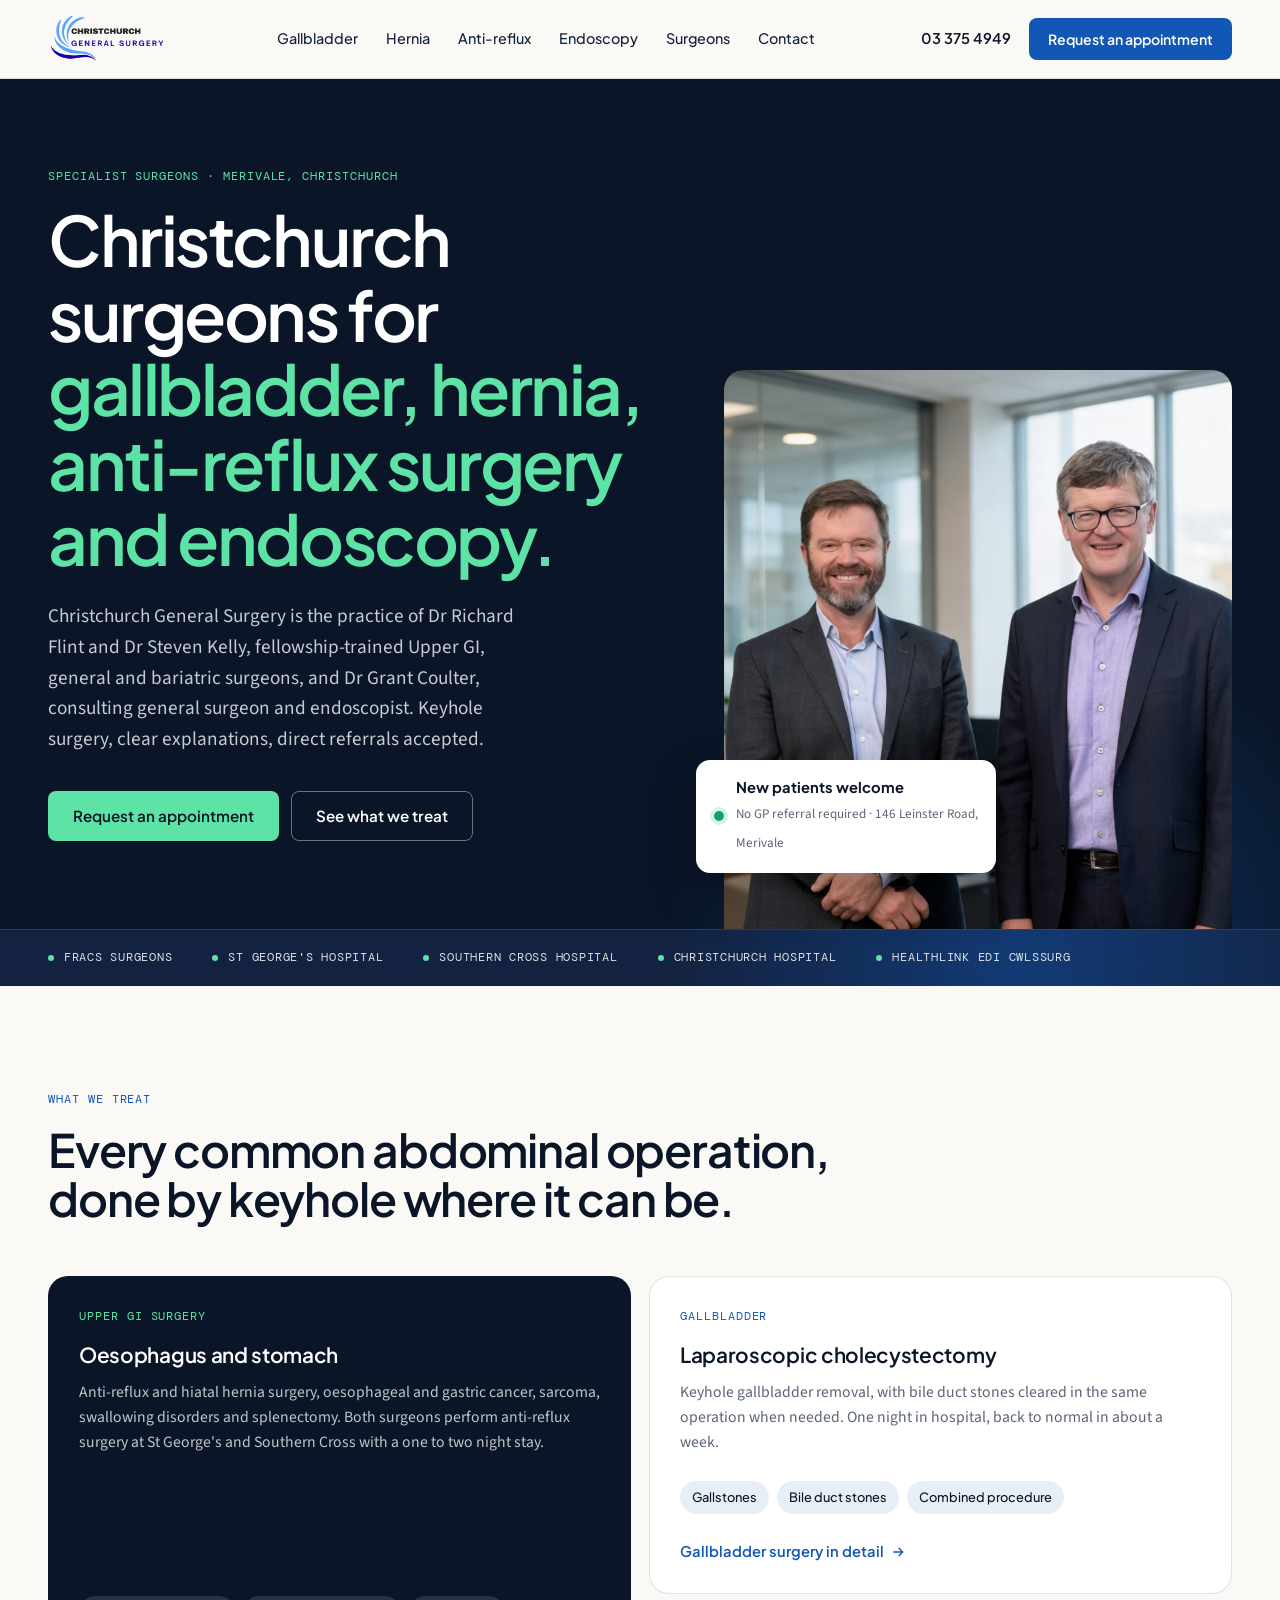
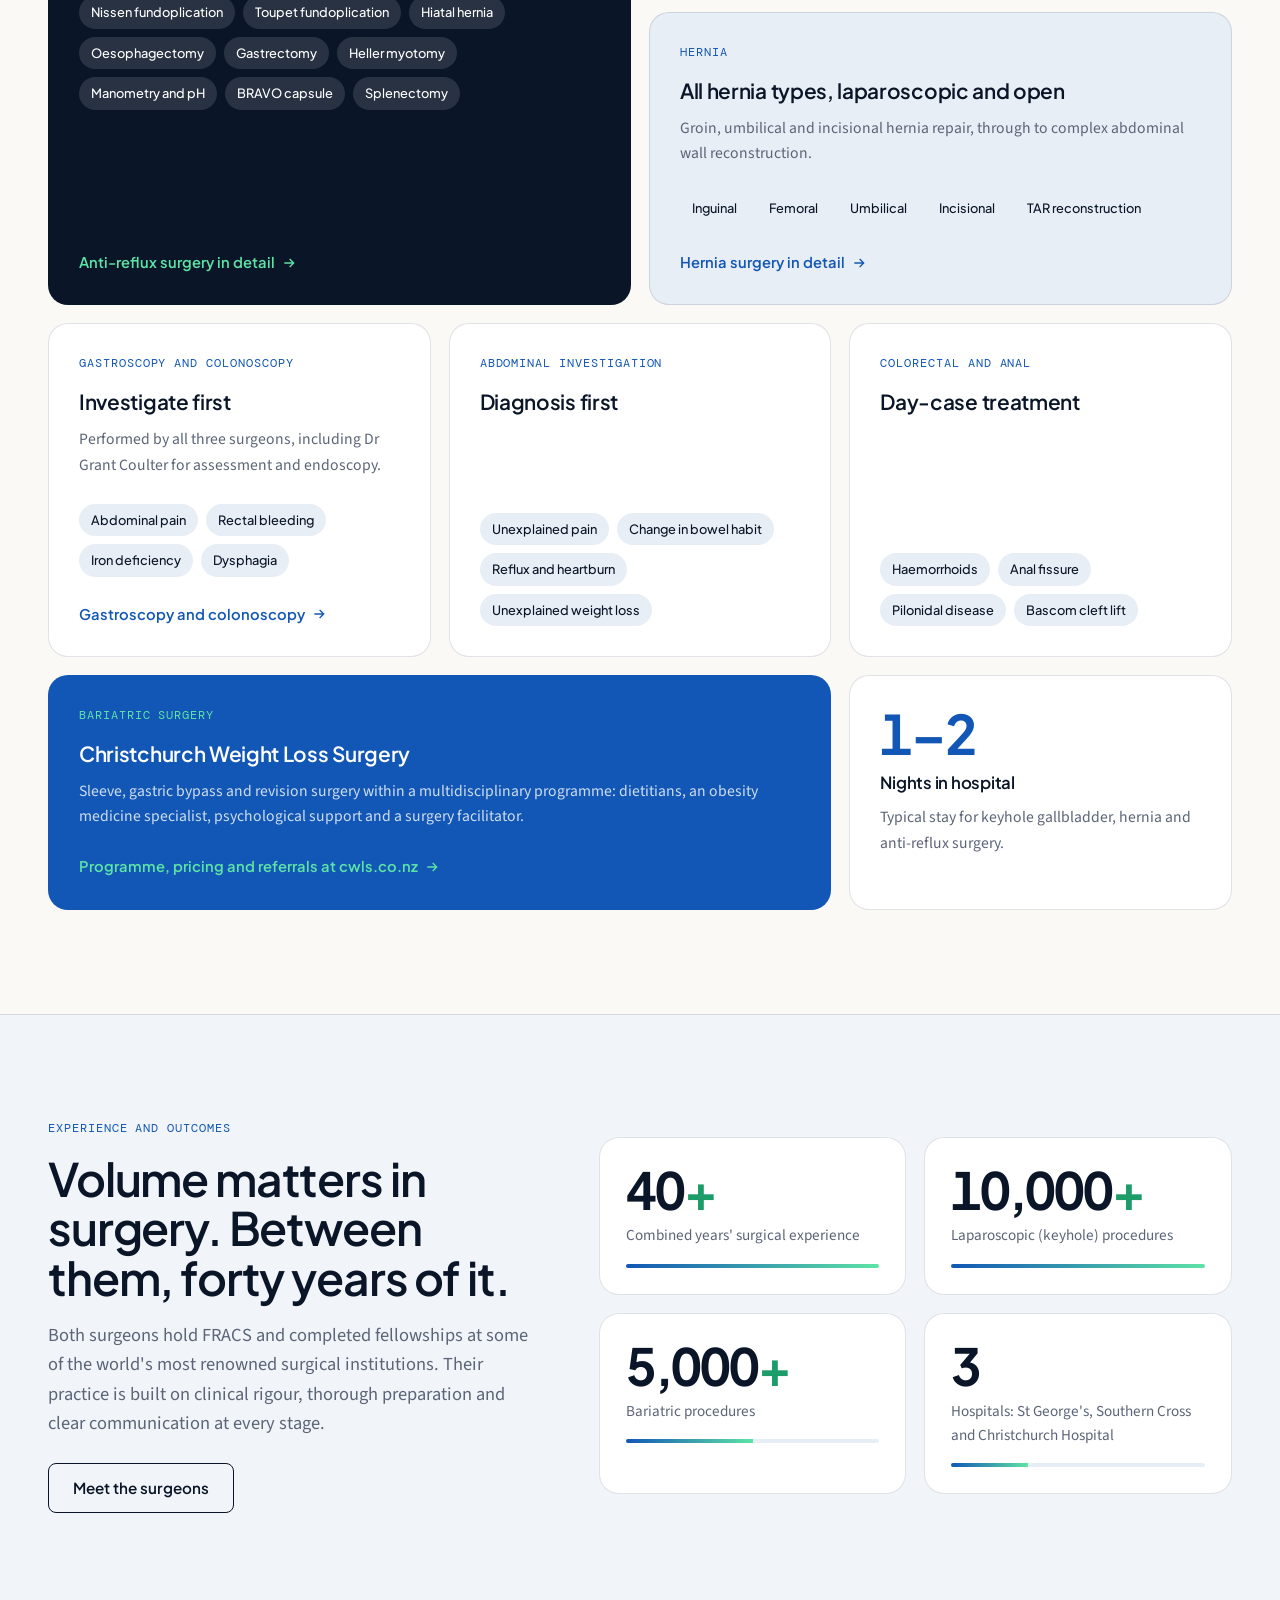
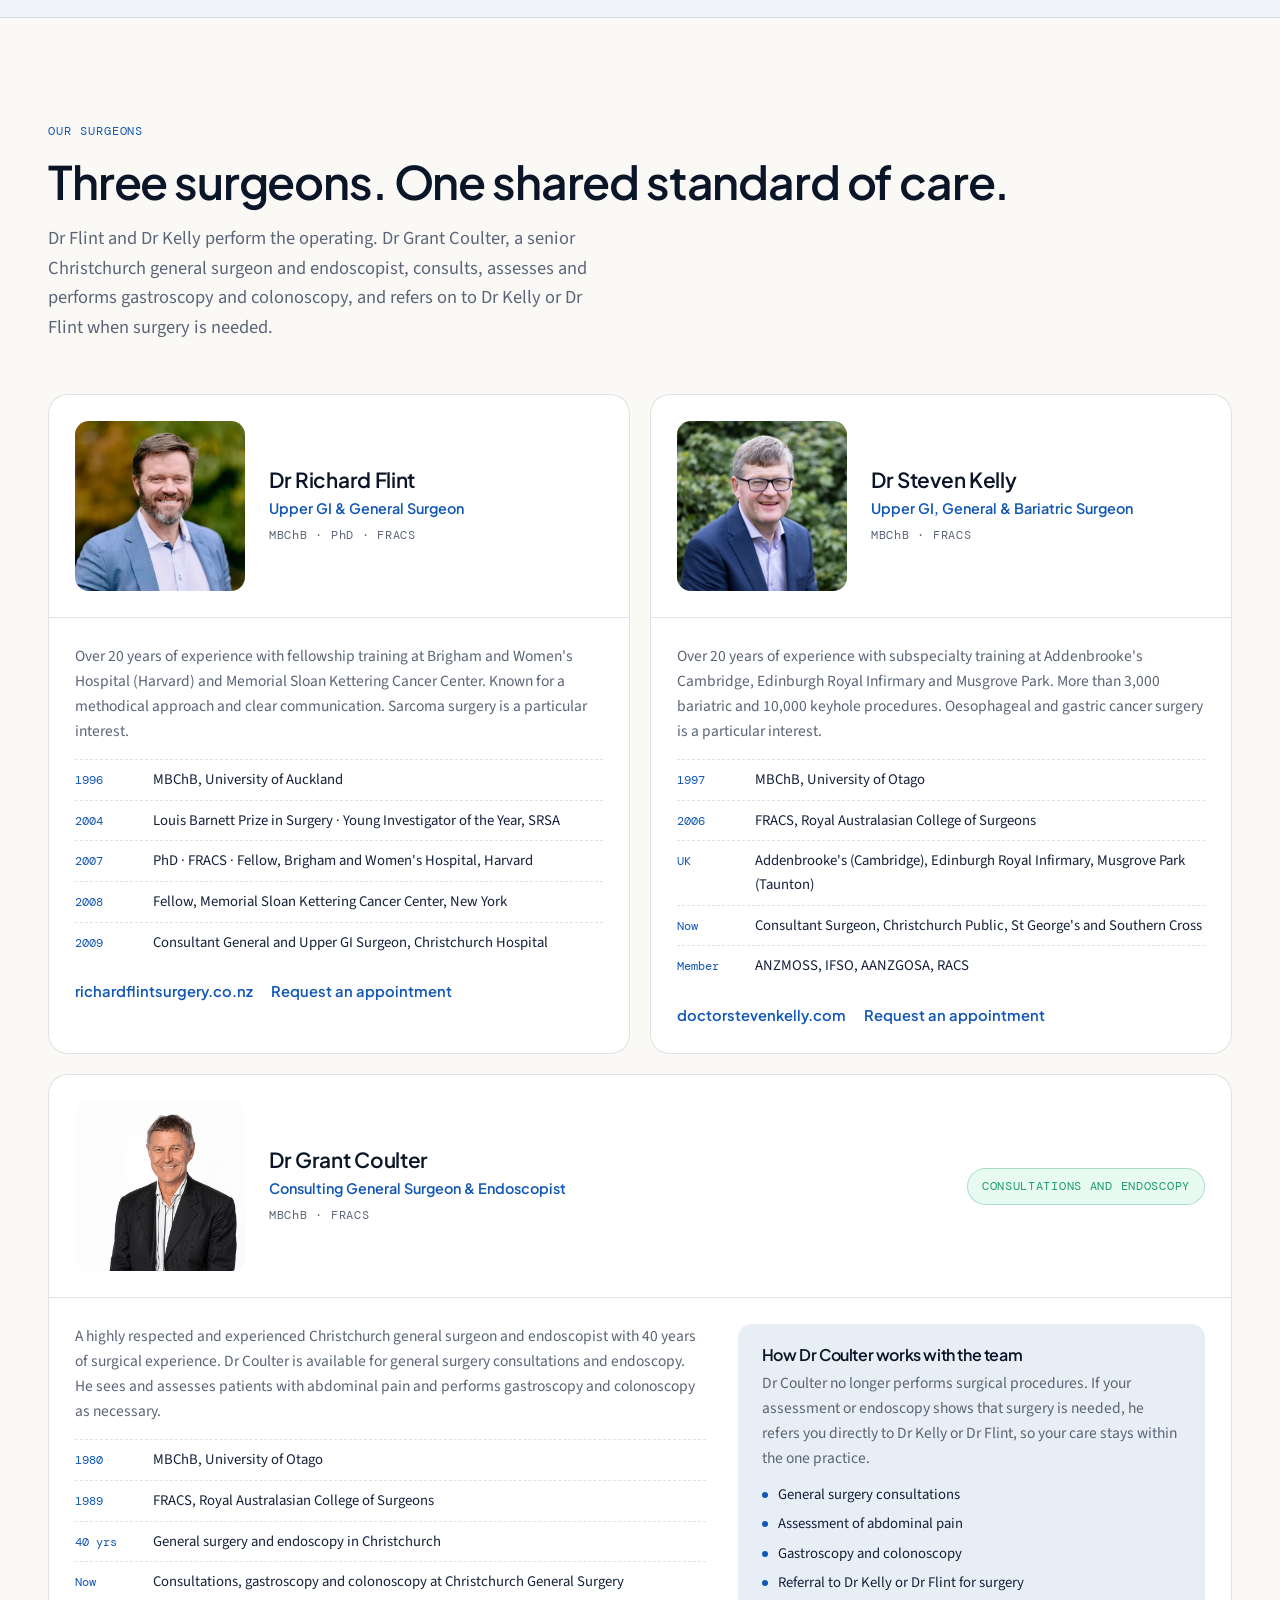
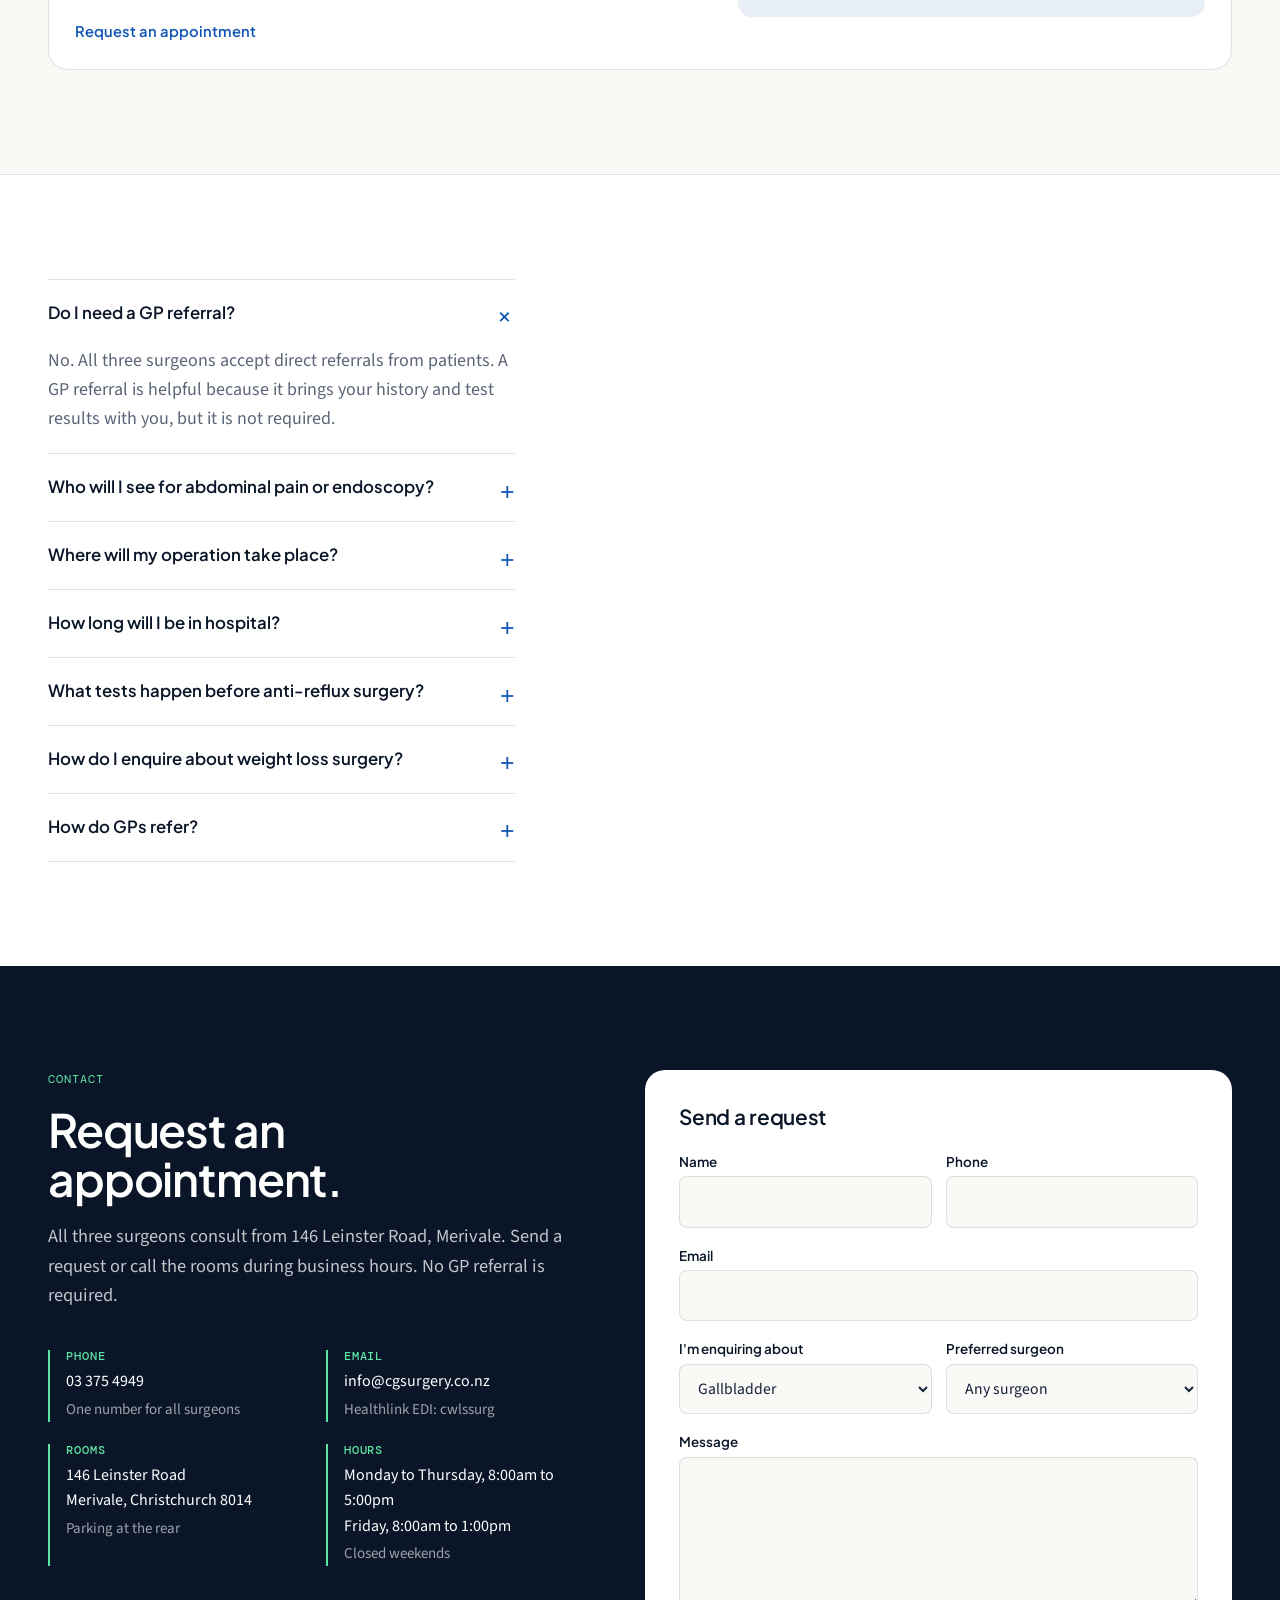
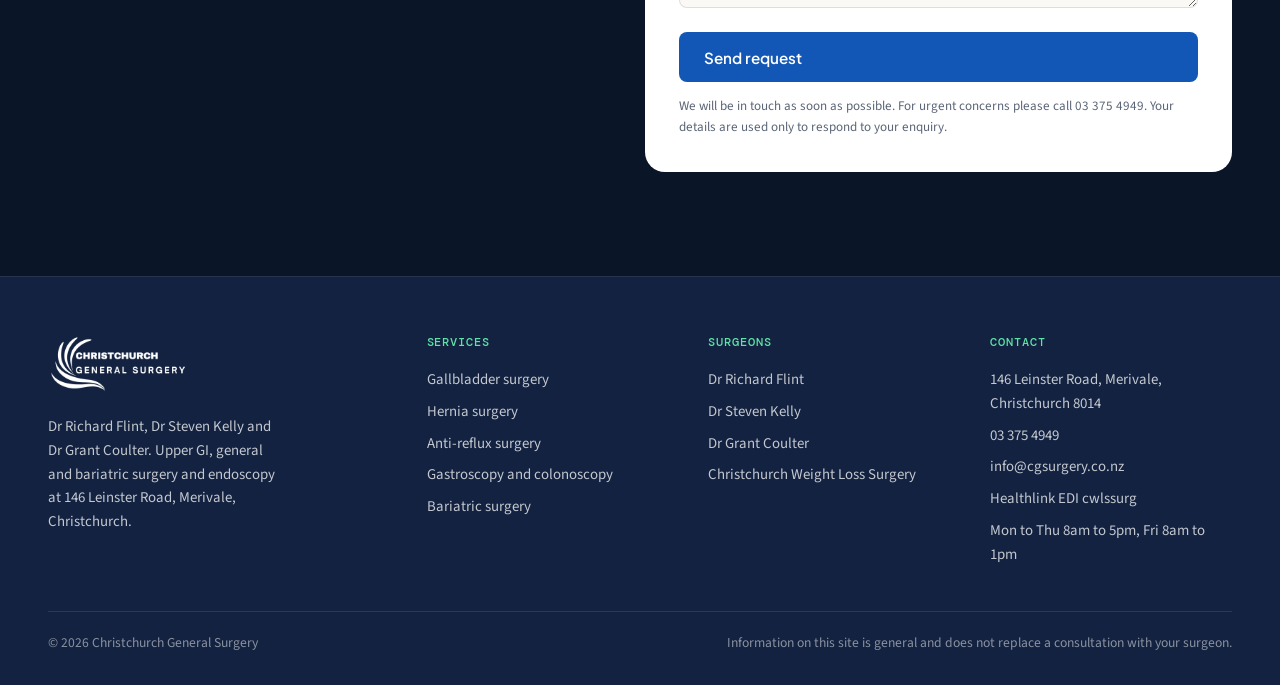
==== commit 4b572319: "Redesign: Ink design with service pages, SEO, Google Ads tag and Netlify form New single-page home p" ====
--- a/index.html
+++ b/index.html
@@ -1,1020 +1,548 @@
 <!DOCTYPE html>
 <html lang="en-NZ">
 <head>
-<!-- Google tag (gtag.js) -->
+<meta charset="UTF-8">
+<meta name="viewport" content="width=device-width, initial-scale=1.0">
+<title>Christchurch General Surgery | Gallbladder, Hernia, Anti-Reflux Surgery & Endoscopy</title>
+<meta name="description" content="Specialist surgeons in Merivale, Christchurch. Keyhole gallbladder surgery, hernia repair, anti-reflux surgery, gastroscopy and colonoscopy. Dr Richard Flint, Dr Steven Kelly and Dr Grant Coulter. Direct referrals welcome. Phone 03 375 4949.">
+<meta name="robots" content="index, follow, max-image-preview:large, max-snippet:-1">
+<link rel="canonical" href="https://christchurchgeneralsurgery.co.nz/">
+<meta name="theme-color" content="#0A1628">
+<meta name="geo.region" content="NZ-CAN">
+<meta name="geo.placename" content="Merivale, Christchurch">
+<meta property="og:type" content="website">
+<meta property="og:site_name" content="Christchurch General Surgery">
+<meta property="og:locale" content="en_NZ">
+<meta property="og:title" content="Christchurch General Surgery | Gallbladder, Hernia, Anti-Reflux Surgery & Endoscopy">
+<meta property="og:description" content="Specialist surgeons in Merivale, Christchurch. Keyhole gallbladder surgery, hernia repair, anti-reflux surgery, gastroscopy and colonoscopy. Dr Richard Flint, Dr Steven Kelly and Dr Grant Coulter. Direct referrals welcome. Phone 03 375 4949.">
+<meta property="og:url" content="https://christchurchgeneralsurgery.co.nz/">
+<meta property="og:image" content="https://christchurchgeneralsurgery.co.nz/images/og-christchurch-general-surgery.jpg">
+<meta property="og:image:width" content="1200">
+<meta property="og:image:height" content="630">
+<meta name="twitter:card" content="summary_large_image">
+<meta name="twitter:title" content="Christchurch General Surgery | Gallbladder, Hernia, Anti-Reflux Surgery & Endoscopy">
+<meta name="twitter:description" content="Specialist surgeons in Merivale, Christchurch. Keyhole gallbladder surgery, hernia repair, anti-reflux surgery, gastroscopy and colonoscopy. Dr Richard Flint, Dr Steven Kelly and Dr Grant Coulter. Direct referrals welcome. Phone 03 375 4949.">
+<meta name="twitter:image" content="https://christchurchgeneralsurgery.co.nz/images/og-christchurch-general-surgery.jpg">
+<link rel="icon" href="/favicon.svg" type="image/svg+xml">
+<link rel="icon" href="/favicon-32.png" sizes="32x32" type="image/png">
+<link rel="apple-touch-icon" href="/apple-touch-icon.png">
+<link rel="manifest" href="/site.webmanifest">
 <script async src="https://www.googletagmanager.com/gtag/js?id=G-P8L0BK0NYY"></script>
 <script>
-  window.dataLayer = window.dataLayer || [];
-  function gtag(){dataLayer.push(arguments);}
-  gtag('js', new Date());
-  gtag('config', 'G-P8L0BK0NYY');
-</script>
-<meta charset="UTF-8">
-<meta name="viewport" content="width=device-width, initial-scale=1.0">
-<title>Christchurch General Surgery | Dr Richard Flint & Dr Steven Kelly | Upper GI & General Surgeons</title>
-<meta name="description" content="Dr Richard Flint and Dr Steven Kelly — Christchurch specialist surgeons. Upper GI, General and Bariatric Surgery. 146 Leinster Road, Merivale. Phone 03 375 4949.">
-<meta name="robots" content="index, follow">
-<meta name="theme-color" content="#0D2E52">
-<link rel="canonical" href="https://www.christchurchgeneralsurgery.co.nz/">
-<meta property="og:type" content="website">
-<meta property="og:title" content="Christchurch General Surgery | Dr Flint & Dr Kelly">
-<meta property="og:description" content="Upper GI and General Surgery specialists in Christchurch, New Zealand. Fellowship-trained, experienced, world-class care.">
-<meta property="og:url" content="https://www.christchurchgeneralsurgery.co.nz/">
-<link rel="icon" type="image/svg+xml" href="/favicon.svg">
-<link rel="apple-touch-icon" sizes="180x180" href="/apple-touch-icon.png">
-<link rel="manifest" href="/site.webmanifest">
-<script type="application/ld+json">
-{
-  "@context":"https://schema.org",
-  "@type":"MedicalBusiness",
-  "name":"Christchurch General Surgery",
-  "url":"https://www.christchurchgeneralsurgery.co.nz/",
-  "telephone":"+6433754949",
-  "email":"info@cgsurgery.co.nz",
-  "address":{"@type":"PostalAddress","streetAddress":"146 Leinster Road","addressLocality":"Merivale","addressRegion":"Christchurch","postalCode":"8014","addressCountry":"NZ"},
-  "openingHoursSpecification":[{"@type":"OpeningHoursSpecification","dayOfWeek":["Monday","Tuesday","Wednesday","Thursday","Friday"],"opens":"08:00","closes":"17:00"}]
-}
+window.dataLayer=window.dataLayer||[];function gtag(){dataLayer.push(arguments);}gtag('js',new Date());
+gtag('config','G-P8L0BK0NYY');
+/* Google Ads conversion tracking: 'Submit lead form' conversion action (fires on /thank-you/). */
+window.CGS_ADS_ID='AW-7681049665';
+window.CGS_ADS_CONVERSION_LABEL='76OHCMGIzs4cEKjw5ptE';
+if(window.CGS_ADS_ID){gtag('config',window.CGS_ADS_ID,{allow_enhanced_conversions:true});}
 </script>
 <link rel="preconnect" href="https://fonts.googleapis.com">
 <link rel="preconnect" href="https://fonts.gstatic.com" crossorigin>
-<link href="https://fonts.googleapis.com/css2?family=Merriweather:ital,wght@0,300;0,400;0,700;1,300;1,400&family=Source+Sans+3:wght@300;400;500;600;700&display=swap" rel="stylesheet">
-<style>
-:root {
-  --blue-900:#0D2E52; --blue-700:#1A4F82; --blue-600:#2B6CB0; --blue-500:#3A82C4;
-  --blue-100:#E8F0F8; --blue-050:#F0F5FB; --teal-600:#1A7A85; --teal-400:#2B9DAA;
-  --teal-100:#E0F3F5; --white:#FFFFFF; --grey-050:#F7F8FA; --grey-100:#EEF0F3;
-  --grey-200:#D8DCE3; --grey-400:#8A919E; --grey-700:#3D4351; --grey-900:#1C1F26;
-  --font-serif:'Merriweather',Georgia,serif; --font-sans:'Source Sans 3','Helvetica Neue',Arial,sans-serif;
-  --radius-sm:4px; --radius-md:8px; --radius-lg:16px; --ease:cubic-bezier(0.25,0.46,0.45,0.94);
-}
-*,*::before,*::after{box-sizing:border-box;margin:0;padding:0;}
-html{scroll-behavior:smooth;font-size:16px;}
-body{font-family:var(--font-sans);color:var(--grey-700);background:var(--white);line-height:1.6;-webkit-font-smoothing:antialiased;}
-img{max-width:100%;display:block;}
-a{color:var(--blue-600);text-decoration:none;}
-a:hover{color:var(--blue-500);}
-.container{max-width:1160px;margin:0 auto;padding:0 32px;}
-.section{padding:96px 0;}
-.section--alt{background:var(--grey-050);}
-.section--blue{background:var(--blue-050);}
-.section--dark{background:var(--blue-900);}
-.eyebrow{font-family:var(--font-sans);font-size:0.72rem;font-weight:700;letter-spacing:0.16em;text-transform:uppercase;color:var(--teal-400);margin-bottom:12px;display:block;}
-.eyebrow--light{color:rgba(255,255,255,0.6);}
-.rule{display:block;width:48px;height:3px;background:var(--teal-400);border:none;margin:20px 0 28px;}
-.rule--center{margin-left:auto;margin-right:auto;}
-.rule--white{background:rgba(255,255,255,0.4);}
-.display-lg{font-family:var(--font-serif);font-size:clamp(2rem,3.5vw,3rem);font-weight:300;line-height:1.15;letter-spacing:-0.015em;color:var(--grey-900);}
-.body-md{font-size:1rem;line-height:1.75;color:var(--grey-700);}
-
-/* BUTTONS */
-.btn{display:inline-flex;align-items:center;gap:8px;font-family:var(--font-sans);font-weight:600;font-size:0.9rem;letter-spacing:0.03em;padding:14px 28px;border-radius:var(--radius-sm);border:2px solid transparent;cursor:pointer;transition:all 0.2s var(--ease);text-decoration:none;}
-.btn--primary{background:var(--blue-600);color:var(--white);border-color:var(--blue-600);}
-.btn--primary:hover{background:var(--blue-500);border-color:var(--blue-500);color:var(--white);transform:translateY(-1px);box-shadow:0 8px 24px rgba(43,108,176,0.3);}
-.btn--outline-white{background:transparent;color:var(--white);border-color:rgba(255,255,255,0.5);}
-.btn--outline-white:hover{background:rgba(255,255,255,0.1);color:var(--white);border-color:rgba(255,255,255,0.8);}
-.btn--outline-blue{background:transparent;color:var(--blue-600);border-color:var(--blue-600);}
-.btn--outline-blue:hover{background:var(--blue-600);color:var(--white);}
-.btn--ghost-blue{background:transparent;color:var(--blue-600);border:none;padding-left:0;font-weight:600;font-size:0.9rem;}
-.btn--ghost-blue:after{content:' →';}
-.btn--ghost-blue:hover{color:var(--blue-500);}
-
-/* NAV */
-.nav{position:fixed;top:0;left:0;right:0;z-index:200;background:var(--white);border-bottom:1px solid var(--grey-200);box-shadow:0 1px 12px rgba(0,0,0,0.07);}
-.nav__inner{max-width:1160px;margin:0 auto;padding:0 32px;height:80px;display:flex;align-items:center;justify-content:space-between;gap:32px;}
-.nav__logo img{height:56px;width:auto;}
-.nav__links{display:flex;align-items:center;gap:4px;list-style:none;flex:1;justify-content:center;}
-.nav__links a{font-size:0.85rem;font-weight:600;color:var(--grey-700);padding:8px 14px;border-radius:var(--radius-sm);transition:color 0.15s,background 0.15s;display:block;}
-.nav__links a:hover{color:var(--blue-600);background:var(--blue-050);}
-.nav__cta{flex-shrink:0;padding:10px 22px;font-size:0.85rem;}
-.nav__hamburger{display:none;flex-direction:column;gap:5px;background:none;border:none;cursor:pointer;padding:4px;}
-.nav__hamburger span{display:block;width:22px;height:2px;background:var(--grey-700);}
-.mobile-menu{display:none;position:fixed;top:80px;left:0;right:0;background:var(--white);border-top:1px solid var(--grey-200);padding:16px 32px 32px;z-index:199;flex-direction:column;gap:4px;}
-.mobile-menu.open{display:flex;}
-.mobile-menu a{font-size:1rem;font-weight:600;color:var(--grey-700);padding:12px 0;border-bottom:1px solid var(--grey-100);}
-
-/* HERO */
-.hero{min-height:100vh;display:grid;grid-template-columns:1fr 1fr;padding-top:80px;}
-.hero__left{background:var(--blue-900);padding:80px 64px;display:flex;flex-direction:column;justify-content:center;position:relative;overflow:hidden;}
-.hero__left::before{content:'';position:absolute;bottom:-80px;left:-80px;width:400px;height:400px;border:1px solid rgba(43,108,176,0.2);border-radius:50%;}
-.hero__left::after{content:'';position:absolute;bottom:20px;left:20px;width:200px;height:200px;border:1px solid rgba(43,157,170,0.15);border-radius:50%;}
-.hero__bg-texture{position:absolute;inset:0;z-index:0;background-image:url('https://images.unsplash.com/photo-1631217868264-e5b90bb7e133?w=1200&q=60&auto=format&fit=crop');background-size:cover;background-position:center;opacity:0.06;}
-.hero__left>*:not(.hero__bg-texture){position:relative;z-index:1;}
-.hero__tagline{font-family:var(--font-serif);font-style:italic;font-size:clamp(2.4rem,3.8vw,3.8rem);font-weight:300;color:var(--white);line-height:1.1;letter-spacing:-0.02em;margin-bottom:24px;}
-.hero__tagline span{color:var(--teal-400);}
-.hero__sub{font-size:1.05rem;color:rgba(255,255,255,0.72);line-height:1.8;margin-bottom:40px;max-width:480px;}
-.hero__actions{display:flex;gap:12px;flex-wrap:wrap;}
-.hero__stats{display:grid;grid-template-columns:repeat(3,1fr);margin-top:56px;border-top:1px solid rgba(255,255,255,0.12);padding-top:40px;gap:24px;}
-.hero__stat-num{font-family:var(--font-serif);font-size:2.4rem;font-weight:300;color:var(--white);line-height:1;}
-.hero__stat-num sup{font-size:1rem;}
-.hero__stat-label{font-size:0.7rem;font-weight:600;letter-spacing:0.08em;text-transform:uppercase;color:rgba(255,255,255,0.45);margin-top:6px;}
-.hero__right{position:relative;overflow:hidden;display:flex;flex-direction:column;justify-content:flex-end;background:var(--blue-700);}
-.hero__right-img{position:absolute;inset:0;background-image:url('[data-uri]');background-size:contain;background-repeat:no-repeat;background-position:center center;}
-.hero__right-overlay{position:absolute;inset:0;background:linear-gradient(to top,rgba(13,46,82,0.75) 0%,rgba(13,46,82,0.2) 60%,transparent 100%);}
-.hero__right-card{position:relative;z-index:2;padding:40px 48px;}
-
-/* TRUST BAR */
-.trust-bar{background:var(--blue-700);}
-.trust-bar__inner{max-width:1160px;margin:0 auto;padding:0 32px;display:grid;grid-template-columns:repeat(4,1fr);border-left:1px solid rgba(255,255,255,0.1);}
-.trust-bar__item{padding:26px 20px;border-right:1px solid rgba(255,255,255,0.1);display:flex;align-items:flex-start;gap:14px;}
-.trust-bar__icon{width:38px;height:38px;flex-shrink:0;background:rgba(255,255,255,0.1);border-radius:50%;display:flex;align-items:center;justify-content:center;}
-.trust-bar__icon svg{width:18px;height:18px;fill:var(--teal-400);}
-.trust-bar__title{font-size:0.85rem;font-weight:700;color:var(--white);margin-bottom:2px;}
-.trust-bar__desc{font-size:0.75rem;color:rgba(255,255,255,0.55);}
-
-/* ABOUT (WHO WE ARE) */
-.about__grid{display:grid;grid-template-columns:1fr 1fr;gap:80px;align-items:center;}
-.about__quote{font-family:var(--font-serif);font-size:1.4rem;font-style:italic;font-weight:300;color:var(--blue-700);line-height:1.55;border-left:4px solid var(--teal-400);padding-left:28px;margin:28px 0;}
-.about__values{display:flex;flex-direction:column;gap:16px;margin-top:28px;}
-.about__value{display:flex;gap:14px;align-items:flex-start;background:var(--blue-050);border-radius:var(--radius-md);padding:18px 20px;}
-.about__value-dot{width:9px;height:9px;border-radius:50%;background:var(--teal-400);flex-shrink:0;margin-top:5px;}
-.about__value-title{font-weight:700;font-size:0.88rem;color:var(--blue-700);margin-bottom:2px;}
-.about__value-desc{font-size:0.83rem;color:var(--grey-400);line-height:1.6;}
-.about__stat-block{background:linear-gradient(135deg,var(--blue-700) 0%,var(--blue-900) 100%);border-radius:var(--radius-lg);padding:40px;color:var(--white);position:relative;overflow:hidden;}
-.about__stat-block::after{content:'';position:absolute;bottom:-60px;right:-60px;width:240px;height:240px;border:1px solid rgba(255,255,255,0.08);border-radius:50%;}
-.about__stat-grid{display:grid;grid-template-columns:1fr 1fr;gap:1px;background:rgba(255,255,255,0.1);border-radius:var(--radius-sm);overflow:hidden;}
-.about__stat{background:rgba(255,255,255,0.06);padding:24px;}
-.about__stat-num{font-family:var(--font-serif);font-size:2rem;font-weight:300;color:var(--white);}
-.about__stat-label{font-size:0.7rem;font-weight:700;letter-spacing:0.08em;text-transform:uppercase;color:rgba(255,255,255,0.4);margin-top:4px;}
-
-/* SURGEONS */
-.surgeons__intro{text-align:center;max-width:620px;margin:0 auto 64px;}
-.surgeon-grid{display:grid;grid-template-columns:1fr 1fr;gap:32px;}
-.surgeon-card{background:var(--white);border-radius:var(--radius-lg);overflow:hidden;border:1px solid var(--grey-200);transition:box-shadow 0.3s var(--ease),transform 0.3s var(--ease);}
-.surgeon-card:hover{box-shadow:0 24px 64px rgba(26,79,130,0.12);transform:translateY(-4px);}
-.surgeon-card__header{background:linear-gradient(135deg,var(--blue-700) 0%,var(--blue-900) 100%);padding:36px;position:relative;overflow:hidden;}
-.surgeon-card__header::after{content:'';position:absolute;top:-40px;right:-40px;width:160px;height:160px;border:1px solid rgba(255,255,255,0.08);border-radius:50%;}
-.surgeon-card__header-inner{display:flex;align-items:center;gap:20px;position:relative;z-index:1;}
-.surgeon-card__portrait{width:88px;height:88px;border-radius:50%;overflow:hidden;border:3px solid rgba(255,255,255,0.3);flex-shrink:0;}
-.surgeon-card__portrait img{width:100%;height:100%;object-fit:cover;object-position:center top;}
-.surgeon-card__name{font-family:var(--font-serif);font-size:1.65rem;font-weight:400;color:var(--white);line-height:1.1;margin-bottom:4px;}
-.surgeon-card__cred{font-size:0.72rem;font-weight:700;letter-spacing:0.1em;text-transform:uppercase;color:var(--teal-400);margin-bottom:6px;}
-.surgeon-card__specialty{font-size:0.88rem;color:rgba(255,255,255,0.65);}
-.surgeon-card__site-badge{display:inline-flex;align-items:center;gap:6px;margin-top:10px;font-size:0.75rem;font-weight:700;color:var(--teal-400);}
-.surgeon-card__site-badge::after{content:'→';}
-.surgeon-card__body{padding:32px 36px;}
-.surgeon-card__bio{font-size:0.93rem;color:var(--grey-700);line-height:1.75;margin-bottom:24px;}
-.qual-list{list-style:none;margin-bottom:28px;}
-.qual-list li{font-size:0.83rem;color:var(--grey-700);padding:8px 0;border-bottom:1px solid var(--grey-100);display:flex;align-items:flex-start;gap:10px;line-height:1.5;}
-.qual-list li:last-child{border-bottom:none;}
-.qual-list li::before{content:'';display:block;width:6px;height:6px;border-radius:50%;background:var(--teal-400);flex-shrink:0;margin-top:6px;}
-.surgeon-card__links{display:flex;gap:12px;flex-wrap:wrap;}
-
-/* SPECIALITIES */
-.spec-cards{display:grid;grid-template-columns:repeat(3,1fr);gap:24px;}
-.spec-card{background:var(--white);border:1px solid var(--grey-200);border-radius:var(--radius-md);padding:32px 26px;transition:border-color 0.2s,box-shadow 0.2s,transform 0.2s;}
-.spec-card:hover{border-color:var(--blue-600);box-shadow:0 12px 32px rgba(43,108,176,0.1);transform:translateY(-3px);}
-.spec-card__icon{width:48px;height:48px;border-radius:var(--radius-md);background:var(--blue-050);display:flex;align-items:center;justify-content:center;margin-bottom:18px;}
-.spec-card__icon svg{width:24px;height:24px;}
-.spec-card__title{font-family:var(--font-serif);font-size:1.25rem;font-weight:400;color:var(--grey-900);margin-bottom:10px;}
-.spec-card__desc{font-size:0.875rem;color:var(--grey-400);line-height:1.7;margin-bottom:18px;}
-.spec-list{list-style:none;}
-.spec-list li{font-size:0.8rem;color:var(--grey-700);padding:5px 0;border-bottom:1px solid var(--grey-100);display:flex;gap:8px;align-items:baseline;}
-.spec-list li:last-child{border-bottom:none;}
-.spec-list li::before{content:'—';color:var(--teal-400);font-size:0.72rem;flex-shrink:0;}
-
-/* UPPER GI TABS */
-.tabs{border-bottom:2px solid var(--grey-200);display:flex;flex-wrap:wrap;}
-.tab-btn{font-family:var(--font-sans);font-size:0.85rem;font-weight:700;color:var(--grey-400);background:none;border:none;padding:14px 22px;cursor:pointer;border-bottom:3px solid transparent;margin-bottom:-2px;transition:color 0.15s,border-color 0.15s;}
-.tab-btn:hover{color:var(--blue-600);}
-.tab-btn.active{color:var(--blue-600);border-bottom-color:var(--blue-600);}
-.tab-content{display:none;margin-top:48px;}
-.tab-content.active{display:grid;grid-template-columns:1.1fr 1fr;gap:60px;align-items:start;}
-.tab-content h3{font-family:var(--font-serif);font-size:1.7rem;font-weight:400;color:var(--grey-900);margin-bottom:16px;}
-.tab-content p{font-size:0.93rem;color:var(--grey-700);line-height:1.75;margin-bottom:14px;}
-.tab-list{list-style:none;margin-top:16px;}
-.tab-list li{font-size:0.88rem;color:var(--grey-700);padding:10px 0;border-bottom:1px solid var(--grey-200);display:flex;gap:10px;align-items:flex-start;line-height:1.5;}
-.tab-list li:last-child{border-bottom:none;}
-.tab-list li::before{content:'→';color:var(--blue-600);flex-shrink:0;font-weight:700;}
-.tab-aside{background:var(--white);border-radius:var(--radius-md);border:1px solid var(--grey-200);padding:32px;position:sticky;top:90px;}
-.tab-aside__label{font-size:0.7rem;font-weight:700;letter-spacing:0.14em;text-transform:uppercase;color:var(--teal-600);margin-bottom:12px;display:block;}
-.tab-aside__body{font-family:var(--font-serif);font-style:italic;font-size:1.1rem;color:var(--blue-700);line-height:1.6;margin-bottom:18px;}
-.tab-aside__note{font-size:0.83rem;color:var(--grey-400);line-height:1.7;border-top:1px solid var(--grey-100);padding-top:18px;}
-.highlight-box{background:var(--teal-100);border-left:4px solid var(--teal-400);border-radius:0 var(--radius-sm) var(--radius-sm) 0;padding:16px 18px;margin-top:18px;}
-.highlight-box p{font-size:0.875rem;color:var(--grey-700);margin:0;line-height:1.65;}
-
-/* GENERAL SURGERY */
-.gen-grid{display:grid;grid-template-columns:repeat(3,1fr);gap:24px;}
-.gen-card{border:1px solid var(--grey-200);border-radius:var(--radius-md);padding:28px 24px;background:var(--white);transition:border-color 0.2s,box-shadow 0.2s;}
-.gen-card:hover{border-color:var(--blue-500);box-shadow:0 8px 24px rgba(43,108,176,0.08);}
-.gen-card__number{font-family:var(--font-serif);font-size:2.4rem;font-weight:300;color:var(--blue-100);line-height:1;margin-bottom:8px;}
-.gen-card__title{font-size:0.95rem;font-weight:700;color:var(--blue-700);margin-bottom:12px;}
-.gen-list{list-style:none;}
-.gen-list li{font-size:0.8rem;color:var(--grey-700);padding:5px 0;border-bottom:1px solid var(--grey-100);line-height:1.5;}
-.gen-list li:last-child{border-bottom:none;}
-.gen-card__wide{grid-column:span 2;}
-
-/* BARIATRIC */
-.bariatric{padding:80px 0;background:var(--blue-900);position:relative;overflow:hidden;}
-.bariatric__bg{position:absolute;inset:0;background-image:url('https://images.unsplash.com/photo-1551190822-a9333d879b1f?w=1600&q=60&auto=format&fit=crop');background-size:cover;background-position:center;opacity:0.07;}
-.bariatric__inner{max-width:900px;margin:0 auto;text-align:center;padding:0 32px;position:relative;z-index:1;}
-.bariatric__cards{display:grid;grid-template-columns:repeat(3,1fr);gap:16px;margin-bottom:40px;}
-.bariatric__card{background:rgba(255,255,255,0.07);border:1px solid rgba(255,255,255,0.15);border-radius:var(--radius-md);padding:22px 18px;text-align:left;transition:background 0.2s,transform 0.2s;display:block;}
-.bariatric__card:hover{background:rgba(255,255,255,0.12);transform:translateY(-2px);}
-.bariatric__card-name{font-size:0.88rem;font-weight:700;color:var(--white);margin-bottom:4px;}
-.bariatric__card-desc{font-size:0.75rem;color:rgba(255,255,255,0.45);margin-bottom:10px;}
-.bariatric__card-link{font-size:0.78rem;font-weight:700;color:var(--teal-400);}
-.cwls-logo-wrap{display:flex;align-items:center;justify-content:center;margin-top:36px;}
-.cwls-logo-wrap img{height:100px;width:auto;filter:brightness(1.1);}
-
-/* CONTACT */
-.contact__grid{display:grid;grid-template-columns:1fr 1.5fr;gap:80px;align-items:start;}
-.contact__detail{display:flex;gap:16px;align-items:flex-start;margin-bottom:22px;}
-.contact__detail-icon{width:44px;height:44px;border-radius:50%;flex-shrink:0;background:var(--blue-050);border:1px solid var(--grey-200);display:flex;align-items:center;justify-content:center;}
-.contact__detail-icon svg{width:20px;height:20px;fill:var(--blue-600);}
-.contact__detail-label{font-size:0.7rem;font-weight:700;letter-spacing:0.1em;text-transform:uppercase;color:var(--grey-400);}
-.contact__detail-value{font-size:0.93rem;font-weight:600;color:var(--grey-900);margin-top:2px;}
-.contact__detail-sub{font-size:0.8rem;color:var(--grey-400);margin-top:2px;}
-.contact__cta-group{display:flex;flex-direction:column;gap:12px;margin-top:32px;}
-.contact__cta-btn{display:flex;align-items:center;justify-content:space-between;background:var(--blue-050);border:1px solid var(--grey-200);border-radius:var(--radius-md);padding:18px 22px;transition:border-color 0.2s,box-shadow 0.2s;}
-.contact__cta-btn:hover{border-color:var(--blue-600);box-shadow:0 4px 16px rgba(43,108,176,0.1);}
-.contact__cta-name{font-weight:700;color:var(--blue-700);font-size:0.93rem;}
-.contact__cta-detail{font-size:0.78rem;color:var(--grey-400);margin-top:2px;}
-.contact__cta-arrow{color:var(--blue-600);font-size:1.2rem;}
-.form-wrap{background:var(--white);border:1px solid var(--grey-200);border-radius:var(--radius-lg);padding:40px;}
-.form-row{display:grid;grid-template-columns:1fr 1fr;gap:16px;}
-.form-group{margin-bottom:16px;}
-.form-label{display:block;font-size:0.75rem;font-weight:700;letter-spacing:0.06em;text-transform:uppercase;color:var(--grey-400);margin-bottom:6px;}
-.form-input,.form-select,.form-textarea{width:100%;padding:12px 14px;border:1.5px solid var(--grey-200);border-radius:var(--radius-sm);font-family:var(--font-sans);font-size:0.93rem;color:var(--grey-700);background:var(--white);outline:none;transition:border-color 0.15s;}
-.form-input:focus,.form-select:focus,.form-textarea:focus{border-color:var(--blue-600);}
-.form-textarea{height:100px;resize:vertical;}
-
-/* MAP */
-.map-wrap{border-radius:var(--radius-md);overflow:hidden;border:1px solid var(--grey-200);box-shadow:0 4px 20px rgba(0,0,0,0.07);}
-
-/* FOOTER */
-.footer{background:var(--blue-900);padding:64px 0 32px;}
-.footer__main{display:grid;grid-template-columns:1.6fr 1fr 1fr 1fr;gap:48px;margin-bottom:48px;}
-.footer__brand-name{font-family:var(--font-serif);font-size:1.1rem;font-weight:400;color:var(--white);margin-bottom:4px;}
-.footer__brand-sub{font-size:0.65rem;font-weight:700;letter-spacing:0.14em;text-transform:uppercase;color:rgba(255,255,255,0.35);margin-bottom:14px;}
-.footer__brand-desc{font-size:0.83rem;color:rgba(255,255,255,0.45);line-height:1.75;}
-.footer__col-title{font-size:0.7rem;font-weight:700;letter-spacing:0.14em;text-transform:uppercase;color:rgba(255,255,255,0.35);margin-bottom:18px;}
-.footer__links{list-style:none;}
-.footer__links li{margin-bottom:10px;}
-.footer__links a{font-size:0.875rem;color:rgba(255,255,255,0.6);transition:color 0.15s;}
-.footer__links a:hover{color:var(--teal-400);}
-.footer__bottom{border-top:1px solid rgba(255,255,255,0.1);padding-top:28px;display:flex;justify-content:space-between;align-items:center;flex-wrap:wrap;gap:12px;}
-.footer__copy{font-size:0.78rem;color:rgba(255,255,255,0.3);}
-.footer__badge{font-size:0.68rem;font-weight:700;letter-spacing:0.08em;border:1px solid rgba(255,255,255,0.15);border-radius:20px;padding:4px 12px;color:rgba(255,255,255,0.35);}
-
-/* RESPONSIVE */
-@media(max-width:1024px){
-  .hero{grid-template-columns:1fr;min-height:auto;}
-  .hero__right{min-height:340px;}
-  .hero__stats{grid-template-columns:repeat(3,1fr);}
-  .trust-bar__inner{grid-template-columns:1fr 1fr;}
-  .trust-bar__item:nth-child(3),.trust-bar__item:nth-child(4){border-top:1px solid rgba(255,255,255,0.1);}
-  .about__grid{grid-template-columns:1fr;gap:48px;}
-  .surgeon-grid{grid-template-columns:1fr;}
-  .spec-cards{grid-template-columns:1fr 1fr;}
-  .tab-content.active{grid-template-columns:1fr;}
-  .gen-grid{grid-template-columns:1fr 1fr;}
-  .gen-card__wide{grid-column:span 1;}
-  .bariatric__cards{grid-template-columns:1fr;gap:12px;}
-  .contact__grid{grid-template-columns:1fr;gap:48px;}
-  .footer__main{grid-template-columns:1fr 1fr;gap:32px;}
-  .nav__links{display:none;}
-  .nav__hamburger{display:flex;}
-  .nav__cta{display:none;}
-}
-@media(max-width:640px){
-  :root{--section-pad:60px;}
-  .hero__left{padding:56px 24px;}
-  .hero__stats{grid-template-columns:1fr 1fr;}
-  .trust-bar__inner{grid-template-columns:1fr;}
-  .spec-cards{grid-template-columns:1fr;}
-  .gen-grid{grid-template-columns:1fr;}
-  .form-row{grid-template-columns:1fr;}
-  .footer__main{grid-template-columns:1fr;}
-  .bariatric__cards{grid-template-columns:1fr;}
-  .form-wrap{padding:24px 18px;}
-  .contact__grid{gap:32px;}
-}
-</style>
+<link href="https://fonts.googleapis.com/css2?family=Plus+Jakarta+Sans:wght@400;500;600;700&family=Source+Sans+3:wght@400;500;600&family=DM+Mono:wght@400;500&display=swap" rel="stylesheet">
+<link rel="stylesheet" href="/css/site.css">
+<link rel="preload" as="image" href="/images/dr-flint-dr-kelly-christchurch-general-surgery.jpg" fetchpriority="high">
+<script type="application/ld+json">{
+ "@context": "https://schema.org",
+ "@type": [
+  "MedicalClinic",
+  "MedicalBusiness"
+ ],
+ "@id": "https://christchurchgeneralsurgery.co.nz/#organization",
+ "name": "Christchurch General Surgery",
+ "alternateName": "CGS",
+ "description": "Specialist Upper GI, general and bariatric surgeons and endoscopists in Merivale, Christchurch: gallbladder surgery, hernia repair, anti-reflux surgery, gastroscopy and colonoscopy. Dr Richard Flint, Dr Steven Kelly and Dr Grant Coulter.",
+ "url": "https://christchurchgeneralsurgery.co.nz/",
+ "logo": "https://christchurchgeneralsurgery.co.nz/images/cgs-logo.png",
+ "image": "https://christchurchgeneralsurgery.co.nz/images/og-christchurch-general-surgery.jpg",
+ "telephone": "+64-3-375-4949",
+ "email": "info@cgsurgery.co.nz",
+ "address": {
+  "@type": "PostalAddress",
+  "streetAddress": "146 Leinster Road",
+  "addressLocality": "Merivale",
+  "addressRegion": "Christchurch",
+  "postalCode": "8014",
+  "addressCountry": "NZ"
+ },
+ "areaServed": [
+  "Christchurch",
+  "Canterbury",
+  "South Island",
+  "New Zealand"
+ ],
+ "openingHoursSpecification": [
+  {
+   "@type": "OpeningHoursSpecification",
+   "dayOfWeek": [
+    "Monday",
+    "Tuesday",
+    "Wednesday",
+    "Thursday"
+   ],
+   "opens": "08:00",
+   "closes": "17:00"
+  },
+  {
+   "@type": "OpeningHoursSpecification",
+   "dayOfWeek": "Friday",
+   "opens": "08:00",
+   "closes": "13:00"
+  }
+ ],
+ "hasMap": "https://maps.google.com/?q=146+Leinster+Road,+Merivale,+Christchurch+8014",
+ "medicalSpecialty": [
+  "Surgical",
+  "Gastroenterologic",
+  "Bariatric"
+ ],
+ "employee": [
+  {
+   "@type": "Physician",
+   "@id": "https://christchurchgeneralsurgery.co.nz/#flint",
+   "name": "Dr Richard Flint",
+   "jobTitle": "Upper GI and General Surgeon",
+   "description": "MBChB, PhD, FRACS. Fellowship-trained at Brigham and Women's Hospital (Harvard) and Memorial Sloan Kettering Cancer Center. Upper GI, general and sarcoma surgery in Christchurch.",
+   "image": "https://christchurchgeneralsurgery.co.nz/images/dr-richard-flint-surgeon-christchurch.jpg",
+   "url": "https://richardflintsurgery.co.nz",
+   "worksFor": {
+    "@id": "https://christchurchgeneralsurgery.co.nz/#organization"
+   },
+   "medicalSpecialty": [
+    "Surgical",
+    "Gastroenterologic"
+   ],
+   "address": {
+    "@type": "PostalAddress",
+    "streetAddress": "146 Leinster Road",
+    "addressLocality": "Merivale",
+    "addressRegion": "Christchurch",
+    "postalCode": "8014",
+    "addressCountry": "NZ"
+   },
+   "telephone": "+64-3-375-4949",
+   "areaServed": "Christchurch, Canterbury, New Zealand",
+   "memberOf": [
+    "Royal Australasian College of Surgeons",
+    "ANZMOSS"
+   ]
+  },
+  {
+   "@type": "Physician",
+   "@id": "https://christchurchgeneralsurgery.co.nz/#kelly",
+   "name": "Dr Steven Kelly",
+   "jobTitle": "Upper GI, General and Bariatric Surgeon",
+   "description": "MBChB, FRACS. Subspecialty training at Addenbrooke's Hospital Cambridge, Edinburgh Royal Infirmary and Musgrove Park Hospital. Upper GI, general and bariatric surgery in Christchurch.",
+   "image": "https://christchurchgeneralsurgery.co.nz/images/dr-steven-kelly-surgeon-christchurch.jpg",
+   "url": "https://doctorstevenkelly.com",
+   "worksFor": {
+    "@id": "https://christchurchgeneralsurgery.co.nz/#organization"
+   },
+   "medicalSpecialty": [
+    "Surgical",
+    "Gastroenterologic",
+    "Bariatric"
+   ],
+   "address": {
+    "@type": "PostalAddress",
+    "streetAddress": "146 Leinster Road",
+    "addressLocality": "Merivale",
+    "addressRegion": "Christchurch",
+    "postalCode": "8014",
+    "addressCountry": "NZ"
+   },
+   "telephone": "+64-3-375-4949",
+   "areaServed": "Christchurch, Canterbury, New Zealand",
+   "memberOf": [
+    "Royal Australasian College of Surgeons",
+    "ANZMOSS",
+    "IFSO",
+    "AANZGOSA"
+   ]
+  },
+  {
+   "@type": "Physician",
+   "@id": "https://christchurchgeneralsurgery.co.nz/#coulter",
+   "name": "Dr Grant Coulter",
+   "jobTitle": "Consulting General Surgeon and Endoscopist",
+   "description": "MBChB, FRACS. Senior Christchurch general surgeon and endoscopist with 40 years of surgical experience. Consultations, assessment of abdominal pain, gastroscopy and colonoscopy. Refers to Dr Kelly or Dr Flint when surgery is needed.",
+   "image": "https://christchurchgeneralsurgery.co.nz/images/dr-grant-coulter-surgeon-endoscopist-christchurch.jpg",
+   "url": "https://christchurchgeneralsurgery.co.nz/#surgeons",
+   "worksFor": {
+    "@id": "https://christchurchgeneralsurgery.co.nz/#organization"
+   },
+   "medicalSpecialty": [
+    "Surgical",
+    "Gastroenterologic"
+   ],
+   "address": {
+    "@type": "PostalAddress",
+    "streetAddress": "146 Leinster Road",
+    "addressLocality": "Merivale",
+    "addressRegion": "Christchurch",
+    "postalCode": "8014",
+    "addressCountry": "NZ"
+   },
+   "telephone": "+64-3-375-4949",
+   "areaServed": "Christchurch, Canterbury, New Zealand",
+   "memberOf": [
+    "Royal Australasian College of Surgeons"
+   ]
+  }
+ ],
+ "availableService": [
+  {
+   "@type": "MedicalProcedure",
+   "name": "Laparoscopic gallbladder surgery (cholecystectomy)",
+   "url": "https://christchurchgeneralsurgery.co.nz/gallbladder-surgery-christchurch/"
+  },
+  {
+   "@type": "MedicalProcedure",
+   "name": "Hernia surgery (inguinal, umbilical, incisional, abdominal wall reconstruction)",
+   "url": "https://christchurchgeneralsurgery.co.nz/hernia-surgery-christchurch/"
+  },
+  {
+   "@type": "MedicalProcedure",
+   "name": "Anti-reflux surgery (fundoplication) and hiatal hernia repair",
+   "url": "https://christchurchgeneralsurgery.co.nz/anti-reflux-surgery-christchurch/"
+  },
+  {
+   "@type": "MedicalProcedure",
+   "name": "Gastroscopy and colonoscopy",
+   "url": "https://christchurchgeneralsurgery.co.nz/endoscopy-christchurch/"
+  },
+  {
+   "@type": "MedicalProcedure",
+   "name": "Bariatric (weight loss) surgery via Christchurch Weight Loss Surgery",
+   "url": "https://cwls.co.nz"
+  }
+ ],
+ "sameAs": [
+  "https://cwls.co.nz",
+  "https://richardflintsurgery.co.nz",
+  "https://doctorstevenkelly.com"
+ ]
+}</script>
+<script type="application/ld+json">{
+ "@context": "https://schema.org",
+ "@type": "WebSite",
+ "@id": "https://christchurchgeneralsurgery.co.nz/#website",
+ "url": "https://christchurchgeneralsurgery.co.nz/",
+ "name": "Christchurch General Surgery",
+ "publisher": {
+  "@id": "https://christchurchgeneralsurgery.co.nz/#organization"
+ },
+ "inLanguage": "en-NZ"
+}</script>
+<script type="application/ld+json">{
+ "@context": "https://schema.org",
+ "@type": "FAQPage",
+ "mainEntity": [
+  {
+   "@type": "Question",
+   "name": "Do I need a GP referral?",
+   "acceptedAnswer": {
+    "@type": "Answer",
+    "text": "No. All three surgeons accept direct referrals from patients. A GP referral is helpful because it brings your history and test results with you, but it is not required."
+   }
+  },
+  {
+   "@type": "Question",
+   "name": "Who will I see for abdominal pain or endoscopy?",
+   "acceptedAnswer": {
+    "@type": "Answer",
+    "text": "Any of the three surgeons. Dr Grant Coulter, a senior general surgeon and endoscopist, consults and performs gastroscopy and colonoscopy. He no longer operates, so if surgery is needed he refers you to Dr Kelly or Dr Flint."
+   }
+  },
+  {
+   "@type": "Question",
+   "name": "Where will my operation take place?",
+   "acceptedAnswer": {
+    "@type": "Answer",
+    "text": "Private surgery is performed at St George's Hospital and Southern Cross Hospital in Christchurch. Both operating surgeons also work in the public system at Christchurch Hospital."
+   }
+  },
+  {
+   "@type": "Question",
+   "name": "How long will I be in hospital?",
+   "acceptedAnswer": {
+    "@type": "Answer",
+    "text": "Keyhole gallbladder surgery is usually one night. Anti-reflux and hiatal hernia surgery is usually one to two nights, with a return to work in about two weeks."
+   }
+  },
+  {
+   "@type": "Question",
+   "name": "What tests happen before anti-reflux surgery?",
+   "acceptedAnswer": {
+    "@type": "Answer",
+    "text": "Preoperative testing typically includes gastroscopy. Oesophageal pH testing and manometry are arranged when clinically indicated."
+   }
+  },
+  {
+   "@type": "Question",
+   "name": "How do I enquire about weight loss surgery?",
+   "acceptedAnswer": {
+    "@type": "Answer",
+    "text": "Bariatric surgery runs through Christchurch Weight Loss Surgery, a dedicated multidisciplinary programme. Programme details, pricing and self-referral are at cwls.co.nz."
+   }
+  },
+  {
+   "@type": "Question",
+   "name": "How do GPs refer?",
+   "acceptedAnswer": {
+    "@type": "Answer",
+    "text": "By Healthlink EDI cwlssurg, or by email to info@cgsurgery.co.nz. Urgent cases are seen promptly, and complex cancer cases are reviewed by a multidisciplinary board."
+   }
+  }
+ ]
+}</script>
 </head>
 <body>
-
-<!-- NAV -->
-<nav class="nav" id="nav">
-  <div class="nav__inner">
-    <a href="#" class="nav__logo">
-      <img src="[data-uri]" alt="Christchurch General Surgery">
-    </a>
-    <ul class="nav__links">
-      <li><a href="#about">About</a></li>
-      <li><a href="#surgeons">Our Surgeons</a></li>
-      <li><a href="#upper-gi">Upper GI</a></li>
-      <li><a href="#general">General Surgery</a></li>
-      <li><a href="#bariatric">Bariatric</a></li>
-      <li><a href="#contact">Contact</a></li>
+<a class="skip" href="#main">Skip to content</a>
+
+
+<nav class="nav" aria-label="Primary">
+  <div class="wrap">
+    <a class="brand" href="/" aria-label="Christchurch General Surgery home"><img src="/images/cgs-logo.png" alt="Christchurch General Surgery" width="820" height="360"></a>
+    <button class="menu" type="button" aria-expanded="false" aria-controls="nav-links" aria-label="Open menu"><span></span><span></span><span></span></button>
+    <ul id="nav-links">
+      <li><a href="/gallbladder-surgery-christchurch/">Gallbladder</a></li>
+      <li><a href="/hernia-surgery-christchurch/">Hernia</a></li>
+      <li><a href="/anti-reflux-surgery-christchurch/">Anti-reflux</a></li>
+      <li><a href="/endoscopy-christchurch/">Endoscopy</a></li>
+      <li><a href="/#surgeons">Surgeons</a></li>
+      <li><a href="/#contact">Contact</a></li>
     </ul>
-    <a href="#contact" class="btn btn--primary nav__cta">Contact Us</a>
-    <button class="nav__hamburger" id="hamburger"><span></span><span></span><span></span></button>
+    <div class="right">
+      <a class="phone" href="tel:+6433754949">03 375 4949</a>
+      <a class="btn btn-p" href="/#contact">Request an appointment</a>
+    </div>
   </div>
 </nav>
-<div class="mobile-menu" id="mobile-menu">
-  <a href="#about"   onclick="closeMob()">About</a>
-  <a href="#surgeons" onclick="closeMob()">Our Surgeons</a>
-  <a href="#upper-gi" onclick="closeMob()">Upper GI Surgery</a>
-  <a href="#general"  onclick="closeMob()">General Surgery</a>
-  <a href="#bariatric" onclick="closeMob()">Bariatric</a>
-  <a href="#contact"  onclick="closeMob()">Contact Us</a>
-</div>
-
-<!-- HERO -->
-<section class="hero" id="home">
-  <div class="hero__left">
-    <div class="hero__bg-texture"></div>
-    <span class="eyebrow eyebrow--light">Christchurch, New Zealand</span>
-    <h1 class="hero__tagline">
-      Expert surgical care<br>by Christchurch's<br>
-      <span>leading specialists.</span>
-    </h1>
-    <p class="hero__sub">
-      Dr Richard Flint and Dr Steven Kelly are Christchurch-based specialist surgeons offering world-class Upper GI and General Surgery. Fellowship-trained at internationally acclaimed centres, with a combined 40+ years of experience and a genuine commitment to every patient's outcome.
-    </p>
-    <div class="hero__actions">
-      <a href="#contact" class="btn btn--primary">Contact Us</a>
-      <a href="#surgeons" class="btn btn--outline-white">Meet the Surgeons</a>
-    </div>
-    <div class="hero__stats">
-      <div>
-        <div class="hero__stat-num">40<sup>+</sup></div>
-        <div class="hero__stat-label">Combined Years' Experience</div>
+
+<main id="main">
+<header class="hero" id="top">
+  <div class="wrap">
+    <div class="copy">
+      <span class="mono">Specialist surgeons · Merivale, Christchurch</span>
+      <h1>Christchurch surgeons for <span>gallbladder, hernia, anti-reflux surgery and endoscopy.</span></h1>
+      <p>Christchurch General Surgery is the practice of Dr Richard Flint and Dr Steven Kelly, fellowship-trained Upper GI, general and bariatric surgeons, and Dr Grant Coulter, consulting general surgeon and endoscopist. Keyhole surgery, clear explanations, direct referrals accepted.</p>
+      <div class="ctas">
+        <a class="btn btn-m" href="#contact">Request an appointment</a>
+        <a class="btn btn-w" href="#services">See what we treat</a>
       </div>
-      <div>
-        <div class="hero__stat-num">5,000<sup>+</sup></div>
-        <div class="hero__stat-label">Bariatric Procedures</div>
-      </div>
-      <div>
-        <div class="hero__stat-num">10,000<sup>+</sup></div>
-        <div class="hero__stat-label">Laparoscopic Procedures</div>
-      </div>
-    </div>
-  </div>
-  <div class="hero__right">
-    <div class="hero__right-img"></div>
-    <div class="hero__right-overlay"></div>
-    <div class="hero__right-card">
-      <p style="font-family:var(--font-serif);font-weight:600;font-size:1.1rem;color:#fff;margin-bottom:8px;letter-spacing:0.01em;">Dr Steven Kelly &amp; Dr Richard Flint</p>
-      <p style="font-family:var(--font-serif);font-style:italic;font-size:1.15rem;color:rgba(255,255,255,0.88);line-height:1.65;margin-bottom:14px;">Christchurch General Surgery · 146 Leinster Road, Merivale</p>
-      <span style="font-size:0.75rem;font-weight:700;letter-spacing:0.1em;text-transform:uppercase;color:var(--teal-400);">Consulting Rooms · Christchurch 8014</span>
+    </div>
+    <div class="pic">
+      <img src="/images/dr-flint-dr-kelly-christchurch-general-surgery.jpg" alt="Dr Richard Flint and Dr Steven Kelly, general surgeons, in the Christchurch General Surgery consulting rooms" width="1500" height="1500" fetchpriority="high">
+      <div class="badge"><span class="dot"></span><div><b>New patients welcome</b><small>No GP referral required · 146 Leinster Road, Merivale</small></div></div>
+    </div>
+  </div>
+  <div class="ticker"><div class="wrap"><span>FRACS surgeons</span><span>St George's Hospital</span><span>Southern Cross Hospital</span><span>Christchurch Hospital</span><span>Healthlink EDI cwlssurg</span></div></div>
+</header>
+
+<section id="services">
+  <div class="wrap">
+    <span class="mono">What we treat</span>
+    <h2>Every common abdominal operation, done by keyhole where it can be.</h2>
+    <div class="bento">
+      <article class="tile big dark">
+        <span class="mono" style="color:var(--mint)">Upper GI surgery</span>
+        <h3>Oesophagus and stomach</h3>
+        <p>Anti-reflux and hiatal hernia surgery, oesophageal and gastric cancer, sarcoma, swallowing disorders and splenectomy. Both surgeons perform anti-reflux surgery at St George's and Southern Cross with a one to two night stay.</p>
+        <ul><li>Nissen fundoplication</li><li>Toupet fundoplication</li><li>Hiatal hernia</li><li>Oesophagectomy</li><li>Gastrectomy</li><li>Heller myotomy</li><li>Manometry and pH</li><li>BRAVO capsule</li><li>Splenectomy</li></ul>
+        <a class="link" href="/anti-reflux-surgery-christchurch/">Anti-reflux surgery in detail <svg viewBox="0 0 24 24" fill="none" stroke="currentColor" stroke-width="2"><path d="M5 12h14M13 6l6 6-6 6"/></svg></a>
+      </article>
+      <article class="tile mid">
+        <span class="mono">Gallbladder</span>
+        <h3>Laparoscopic cholecystectomy</h3>
+        <p>Keyhole gallbladder removal, with bile duct stones cleared in the same operation when needed. One night in hospital, back to normal in about a week.</p>
+        <ul><li>Gallstones</li><li>Bile duct stones</li><li>Combined procedure</li></ul>
+        <a class="link" href="/gallbladder-surgery-christchurch/">Gallbladder surgery in detail <svg viewBox="0 0 24 24" fill="none" stroke="currentColor" stroke-width="2"><path d="M5 12h14M13 6l6 6-6 6"/></svg></a>
+      </article>
+      <article class="tile mid pale">
+        <span class="mono">Hernia</span>
+        <h3>All hernia types, laparoscopic and open</h3>
+        <p>Groin, umbilical and incisional hernia repair, through to complex abdominal wall reconstruction.</p>
+        <ul><li>Inguinal</li><li>Femoral</li><li>Umbilical</li><li>Incisional</li><li>TAR reconstruction</li></ul>
+        <a class="link" href="/hernia-surgery-christchurch/">Hernia surgery in detail <svg viewBox="0 0 24 24" fill="none" stroke="currentColor" stroke-width="2"><path d="M5 12h14M13 6l6 6-6 6"/></svg></a>
+      </article>
+      <article class="tile sm">
+        <span class="mono">Gastroscopy and colonoscopy</span>
+        <h3>Investigate first</h3>
+        <p>Performed by all three surgeons, including Dr Grant Coulter for assessment and endoscopy.</p>
+        <ul><li>Abdominal pain</li><li>Rectal bleeding</li><li>Iron deficiency</li><li>Dysphagia</li></ul>
+        <a class="link" href="/endoscopy-christchurch/">Gastroscopy and colonoscopy <svg viewBox="0 0 24 24" fill="none" stroke="currentColor" stroke-width="2"><path d="M5 12h14M13 6l6 6-6 6"/></svg></a>
+      </article>
+      <article class="tile sm">
+        <span class="mono">Abdominal investigation</span>
+        <h3>Diagnosis first</h3>
+        <ul><li>Unexplained pain</li><li>Change in bowel habit</li><li>Reflux and heartburn</li><li>Unexplained weight loss</li></ul>
+      </article>
+      <article class="tile sm">
+        <span class="mono">Colorectal and anal</span>
+        <h3>Day-case treatment</h3>
+        <ul><li>Haemorrhoids</li><li>Anal fissure</li><li>Pilonidal disease</li><li>Bascom cleft lift</li></ul>
+      </article>
+      <article class="tile wide blue">
+        <span class="mono" style="color:var(--mint)">Bariatric surgery</span>
+        <h3>Christchurch Weight Loss Surgery</h3>
+        <p>Sleeve, gastric bypass and revision surgery within a multidisciplinary programme: dietitians, an obesity medicine specialist, psychological support and a surgery facilitator.</p>
+        <a class="link" href="https://cwls.co.nz" rel="noopener">Programme, pricing and referrals at cwls.co.nz <svg viewBox="0 0 24 24" fill="none" stroke="currentColor" stroke-width="2"><path d="M5 12h14M13 6l6 6-6 6"/></svg></a>
+      </article>
+      <article class="tile sm">
+        <div class="big-n" style="color:var(--blue)">1–2</div>
+        <h3 style="font-size:1.05rem">Nights in hospital</h3>
+        <p>Typical stay for keyhole gallbladder, hernia and anti-reflux surgery.</p>
+      </article>
     </div>
   </div>
 </section>
 
-<!-- TRUST BAR -->
-<div class="trust-bar">
-  <div class="trust-bar__inner">
-    <div class="trust-bar__item">
-      <div class="trust-bar__icon"><svg viewBox="0 0 24 24"><path d="M12 2C6.48 2 2 6.48 2 12s4.48 10 10 10 10-4.48 10-10S17.52 2 12 2zm-2 14.5v-9l6 4.5-6 4.5z"/></svg></div>
-      <div><div class="trust-bar__title">Minimally Invasive</div><div class="trust-bar__desc">Laparoscopic techniques throughout</div></div>
-    </div>
-    <div class="trust-bar__item">
-      <div class="trust-bar__icon"><svg viewBox="0 0 24 24"><path d="M12 1L3 5v6c0 5.55 3.84 10.74 9 12 5.16-1.26 9-6.45 9-12V5l-9-4z"/></svg></div>
-      <div><div class="trust-bar__title">World-Class Training</div><div class="trust-bar__desc">Harvard, Sloan Kettering, Cambridge &amp; more</div></div>
-    </div>
-    <div class="trust-bar__item">
-      <div class="trust-bar__icon"><svg viewBox="0 0 24 24"><path d="M16 11c1.66 0 2.99-1.34 2.99-3S17.66 5 16 5c-1.66 0-3 1.34-3 3s1.34 3 3 3zm-8 0c1.66 0 2.99-1.34 2.99-3S9.66 5 8 5C6.34 5 5 6.34 5 8s1.34 3 3 3zm0 2c-2.33 0-7 1.17-7 3.5V19h14v-2.5c0-2.33-4.67-3.5-7-3.5zm8 0c-.29 0-.62.02-.97.05 1.16.84 1.97 1.97 1.97 3.45V19h6v-2.5c0-2.33-4.67-3.5-7-3.5z"/></svg></div>
-      <div><div class="trust-bar__title">Direct Referrals</div><div class="trust-bar__desc">Both surgeons accept direct referrals</div></div>
-    </div>
-    <div class="trust-bar__item">
-      <div class="trust-bar__icon"><svg viewBox="0 0 24 24"><path d="M17 12h-5v5h5v-5zM16 1v2H8V1H6v2H5c-1.11 0-1.99.9-1.99 2L3 19c0 1.1.89 2 2 2h14c1.1 0 2-.9 2-2V5c0-1.1-.9-2-2-2h-1V1h-2zm3 18H5V8h14v11z"/></svg></div>
-      <div><div class="trust-bar__title">Public &amp; Private</div><div class="trust-bar__desc">Christchurch Hospital, St George's &amp; Southern Cross</div></div>
-    </div>
-  </div>
-</div>
-
-<!-- ABOUT / WHO WE ARE -->
-<section class="section" id="about">
-  <div class="container">
-    <div class="about__grid">
-      <div>
-        <span class="eyebrow">About Us</span>
-        <h2 class="display-lg">Clinical excellence. Genuine care.</h2>
-        <hr class="rule">
-        <blockquote class="about__quote">"Our commitment to each patient is thorough preparation, clear communication, and the highest standard of surgical care."</blockquote>
-        <p class="body-md">Dr Flint and Dr Kelly are among New Zealand's most experienced Upper GI and General surgeons. Both hold FRACS from the Royal Australasian College of Surgeons and completed fellowships at some of the world's most renowned surgical institutions.</p>
-        <p class="body-md" style="margin-top:14px;">Their practice is built on clinical rigour and a shared belief that every patient deserves to be well-informed and well-supported. Both surgeons are known for their professional approach, attention to detail, and the care they take with each individual case.</p>
-        <div class="about__values">
-          <div class="about__value"><div class="about__value-dot"></div><div><div class="about__value-title">Patient-Centred Care</div><div class="about__value-desc">Both surgeons take time to listen carefully and ensure every patient is fully informed before, during and after surgery.</div></div></div>
-          <div class="about__value"><div class="about__value-dot"></div><div><div class="about__value-title">Internationally Trained</div><div class="about__value-desc">Fellowship training at Harvard, Memorial Sloan Kettering, Addenbrooke's Cambridge, and Edinburgh Royal Infirmary.</div></div></div>
-          <div class="about__value"><div class="about__value-dot"></div><div><div class="about__value-title">Rigorous &amp; Transparent</div><div class="about__value-desc">Comprehensive pre-operative preparation, clear answers, and thorough follow-up care at every stage.</div></div></div>
+<section class="out" id="outcomes">
+  <div class="wrap">
+    <div>
+      <span class="mono">Experience and outcomes</span>
+      <h2>Volume matters in surgery. Between them, forty years of it.</h2>
+      <p class="lede" style="margin-top:18px">Both surgeons hold FRACS and completed fellowships at some of the world's most renowned surgical institutions. Their practice is built on clinical rigour, thorough preparation and clear communication at every stage.</p>
+      <p style="margin-top:24px"><a class="btn btn-o" href="#surgeons">Meet the surgeons</a></p>
+    </div>
+    <div class="stats">
+      <div class="stat"><b>40<i>+</i></b><span>Combined years' surgical experience</span><div class="bar"><i style="width:100%"></i></div></div>
+      <div class="stat"><b>10,000<i>+</i></b><span>Laparoscopic (keyhole) procedures</span><div class="bar"><i style="width:100%"></i></div></div>
+      <div class="stat"><b>5,000<i>+</i></b><span>Bariatric procedures</span><div class="bar"><i style="width:50%"></i></div></div>
+      <div class="stat"><b>3</b><span>Hospitals: St George's, Southern Cross and Christchurch Hospital</span><div class="bar"><i style="width:30%"></i></div></div>
+    </div>
+  </div>
+</section>
+
+<section id="surgeons">
+  <div class="wrap">
+    <span class="mono">Our surgeons</span>
+    <h2>Three surgeons. One shared standard of care.</h2>
+    <p class="lede" style="margin-top:18px">Dr Flint and Dr Kelly perform the operating. Dr Grant Coulter, a senior Christchurch general surgeon and endoscopist, consults, assesses and performs gastroscopy and colonoscopy, and refers on to Dr Kelly or Dr Flint when surgery is needed.</p>
+    <div class="docs">
+      <article class="doc">
+        <div class="top">
+          <img src="/images/dr-richard-flint-surgeon-christchurch.jpg" alt="Dr Richard Flint, Upper GI and General Surgeon, Christchurch" width="532" height="466" loading="lazy">
+          <div><h3>Dr Richard Flint</h3><div class="role">Upper GI &amp; General Surgeon</div><div class="quals">MBChB · PhD · FRACS</div></div>
         </div>
-      </div>
-      <div>
-        <div class="about__stat-block">
-          <div style="font-size:0.78rem;color:rgba(255,255,255,0.4);text-align:center;margin-bottom:20px;font-style:italic;">Combined between both surgeons</div>
-          <div class="about__stat-grid">
-            <div class="about__stat"><div class="about__stat-num">40<sup style="font-size:0.9rem">+</sup></div><div class="about__stat-label">Years' Experience</div></div>
-            <div class="about__stat"><div class="about__stat-num">10,000<sup style="font-size:0.75rem">+</sup></div><div class="about__stat-label">Laparoscopic Procedures</div></div>
-            <div class="about__stat"><div class="about__stat-num">5,000<sup style="font-size:0.75rem">+</sup></div><div class="about__stat-label">Bariatric Procedures</div></div>
-            <div class="about__stat"><div class="about__stat-num">2</div><div class="about__stat-label">FRACS Certified Surgeons</div></div>
+        <div class="body">
+          <p>Over 20 years of experience with fellowship training at Brigham and Women's Hospital (Harvard) and Memorial Sloan Kettering Cancer Center. Known for a methodical approach and clear communication. Sarcoma surgery is a particular interest.</p>
+          <ul class="tl">
+            <li><span>1996</span>MBChB, University of Auckland</li>
+            <li><span>2004</span>Louis Barnett Prize in Surgery · Young Investigator of the Year, SRSA</li>
+            <li><span>2007</span>PhD · FRACS · Fellow, Brigham and Women's Hospital, Harvard</li>
+            <li><span>2008</span>Fellow, Memorial Sloan Kettering Cancer Center, New York</li>
+            <li><span>2009</span>Consultant General and Upper GI Surgeon, Christchurch Hospital</li>
+          </ul>
+          <div class="acts"><a class="link" href="https://richardflintsurgery.co.nz" target="_blank" rel="noopener">richardflintsurgery.co.nz</a><a class="link" href="#contact">Request an appointment</a></div>
+        </div>
+      </article>
+      <article class="doc">
+        <div class="top">
+          <img src="/images/dr-steven-kelly-surgeon-christchurch.jpg" alt="Dr Steven Kelly, Upper GI, General and Bariatric Surgeon, Christchurch" width="900" height="900" loading="lazy">
+          <div><h3>Dr Steven Kelly</h3><div class="role">Upper GI, General &amp; Bariatric Surgeon</div><div class="quals">MBChB · FRACS</div></div>
+        </div>
+        <div class="body">
+          <p>Over 20 years of experience with subspecialty training at Addenbrooke's Cambridge, Edinburgh Royal Infirmary and Musgrove Park. More than 3,000 bariatric and 10,000 keyhole procedures. Oesophageal and gastric cancer surgery is a particular interest.</p>
+          <ul class="tl">
+            <li><span>1997</span>MBChB, University of Otago</li>
+            <li><span>2006</span>FRACS, Royal Australasian College of Surgeons</li>
+            <li><span>UK</span>Addenbrooke's (Cambridge), Edinburgh Royal Infirmary, Musgrove Park (Taunton)</li>
+            <li><span>Now</span>Consultant Surgeon, Christchurch Public, St George's and Southern Cross</li>
+            <li><span>Member</span>ANZMOSS, IFSO, AANZGOSA, RACS</li>
+          </ul>
+          <div class="acts"><a class="link" href="https://doctorstevenkelly.com" target="_blank" rel="noopener">doctorstevenkelly.com</a><a class="link" href="#contact">Request an appointment</a></div>
+        </div>
+      </article>
+      <article class="doc consult">
+        <div class="top">
+          <img src="/images/dr-grant-coulter-surgeon-endoscopist-christchurch.jpg" alt="Dr Grant Coulter, Consulting General Surgeon and Endoscopist, Christchurch" width="600" height="600" loading="lazy">
+          <div><h3>Dr Grant Coulter</h3><div class="role">Consulting General Surgeon &amp; Endoscopist</div><div class="quals">MBChB · FRACS</div></div>
+          <span class="pill">Consultations and endoscopy</span>
+        </div>
+        <div class="body">
+          <div>
+            <p>A highly respected and experienced Christchurch general surgeon and endoscopist with 40 years of surgical experience. Dr Coulter is available for general surgery consultations and endoscopy. He sees and assesses patients with abdominal pain and performs gastroscopy and colonoscopy as necessary.</p>
+            <ul class="tl">
+              <li><span>1980</span>MBChB, University of Otago</li>
+              <li><span>1989</span>FRACS, Royal Australasian College of Surgeons</li>
+              <li><span>40 yrs</span>General surgery and endoscopy in Christchurch</li>
+              <li><span>Now</span>Consultations, gastroscopy and colonoscopy at Christchurch General Surgery</li>
+            </ul>
+            <div class="acts"><a class="link" href="#contact">Request an appointment</a></div>
+          </div>
+          <div class="note">
+            <h4>How Dr Coulter works with the team</h4>
+            <p>Dr Coulter no longer performs surgical procedures. If your assessment or endoscopy shows that surgery is needed, he refers you directly to Dr Kelly or Dr Flint, so your care stays within the one practice.</p>
+            <ul><li>General surgery consultations</li><li>Assessment of abdominal pain</li><li>Gastroscopy and colonoscopy</li><li>Referral to Dr Kelly or Dr Flint for surgery</li></ul>
           </div>
         </div>
-        <div style="margin-top:20px;background:var(--blue-050);border-radius:var(--radius-md);padding:22px 26px;border-left:4px solid var(--blue-600);">
-          <p style="font-size:0.87rem;color:var(--grey-700);line-height:1.75;">
-            <strong style="color:var(--blue-700);">Consulting Rooms:</strong> 146 Leinster Road, Merivale, Christchurch 8014<br>
-            <strong style="color:var(--blue-700);">Operating at:</strong> Christchurch Hospital · St George's · Southern Cross<br>
-            <strong style="color:var(--blue-700);">Hours:</strong> Monday – Friday, 8:00am – 5:00pm<br>
-            <strong style="color:var(--blue-700);">Phone:</strong> 03 375 4949 &nbsp;|&nbsp; <strong style="color:var(--blue-700);">EDI:</strong> cwlssurg
-          </p>
-        </div>
+      </article>
+    </div>
+  </div>
+</section>
+
+<section class="faq" id="faq">
+  <div class="wrap">
+    <div>
+      <details open><summary>Do I need a GP referral?</summary><p>No. All three surgeons accept direct referrals from patients. A GP referral is helpful because it brings your history and test results with you, but it is not required.</p></details>
+      <details><summary>Who will I see for abdominal pain or endoscopy?</summary><p>Any of the three surgeons. Dr Grant Coulter, a senior general surgeon and endoscopist, consults and performs gastroscopy and colonoscopy. He no longer operates, so if surgery is needed he refers you to Dr Kelly or Dr Flint.</p></details>
+      <details><summary>Where will my operation take place?</summary><p>Private surgery is performed at St George's Hospital and Southern Cross Hospital in Christchurch. Both operating surgeons also work in the public system at Christchurch Hospital.</p></details>
+      <details><summary>How long will I be in hospital?</summary><p>Keyhole gallbladder surgery is usually one night. Anti-reflux and hiatal hernia surgery is usually one to two nights, with a return to work in about two weeks.</p></details>
+      <details><summary>What tests happen before anti-reflux surgery?</summary><p>Preoperative testing typically includes gastroscopy. Oesophageal pH testing and manometry are arranged when clinically indicated.</p></details>
+      <details><summary>How do I enquire about weight loss surgery?</summary><p>Bariatric surgery runs through Christchurch Weight Loss Surgery, a dedicated multidisciplinary programme. Programme details, pricing and self-referral are at cwls.co.nz.</p></details>
+      <details><summary>How do GPs refer?</summary><p>By Healthlink EDI cwlssurg, or by email to info@cgsurgery.co.nz. Urgent cases are seen promptly, and complex cancer cases are reviewed by a multidisciplinary board.</p></details>
+    </div>
+  </div>
+</section>
+
+<section class="contact" id="contact">
+  <div class="wrap">
+    <div>
+      <span class="mono">Contact</span>
+      <h2>Request an appointment.</h2>
+      <p class="lede" style="margin-top:18px">All three surgeons consult from 146 Leinster Road, Merivale. Send a request or call the rooms during business hours. No GP referral is required.</p>
+      <div class="cinfo">
+        <div><h4>Phone</h4><p><a href="tel:+6433754949">03 375 4949</a></p><small>One number for all surgeons</small></div>
+        <div><h4>Email</h4><p><a href="mailto:info@cgsurgery.co.nz">info@cgsurgery.co.nz</a></p><small>Healthlink EDI: cwlssurg</small></div>
+        <div><h4>Rooms</h4><p>146 Leinster Road<br>Merivale, Christchurch 8014</p><small>Parking at the rear</small></div>
+        <div><h4>Hours</h4><p>Monday to Thursday, 8:00am to 5:00pm<br>Friday, 8:00am to 1:00pm</p><small>Closed weekends</small></div>
       </div>
     </div>
+    <form name="contact" method="POST" action="/thank-you/" data-netlify="true" netlify-honeypot="bot-field">
+      <input type="hidden" name="form-name" value="contact">
+      <input type="hidden" name="page" value="home">
+      <input type="hidden" name="subject" value="Website enquiry - Christchurch General Surgery">
+      <p class="hp" aria-hidden="true"><label>Leave this field empty <input name="bot-field" tabindex="-1" autocomplete="off"></label></p>
+      <h3>Send a request</h3>
+      <div class="row">
+        <div><label for="c-name">Name</label><input id="c-name" name="name" autocomplete="name" required></div>
+        <div><label for="c-phone">Phone</label><input id="c-phone" name="phone" type="tel" autocomplete="tel"></div>
+      </div>
+      <div><label for="c-email">Email</label><input id="c-email" name="email" type="email" autocomplete="email" required></div>
+      <div class="row">
+        <div><label for="c-topic">I'm enquiring about</label><select id="c-topic" name="topic"><option>Gallbladder</option><option>Hernia</option><option>Anti-reflux surgery</option><option>Abdominal pain</option><option>Gastroscopy or colonoscopy</option><option>Bariatric surgery</option><option>Something else</option></select></div>
+        <div><label for="c-surgeon">Preferred surgeon</label><select id="c-surgeon" name="surgeon"><option>Any surgeon</option><option>Dr Richard Flint</option><option>Dr Steven Kelly</option><option>Dr Grant Coulter (consultation or endoscopy)</option></select></div>
+      </div>
+      <div><label for="c-message">Message</label><textarea id="c-message" name="message" rows="5"></textarea></div>
+      <button class="btn btn-p" type="submit">Send request</button>
+      <small>We will be in touch as soon as possible. For urgent concerns please call 03 375 4949. Your details are used only to respond to your enquiry.</small>
+    </form>
   </div>
 </section>
 
-<!-- OUR SURGEONS -->
-<section class="section section--alt" id="surgeons">
-  <div class="container">
-    <div class="surgeons__intro">
-      <span class="eyebrow">Our Surgeons</span>
-      <h2 class="display-lg">Two specialists. One shared standard of care.</h2>
-      <hr class="rule rule--center">
-      <p class="body-md">Complementary expertise across Upper GI, General and Bariatric Surgery — with fellowship training at world-leading institutions and a shared dedication to clinical excellence.</p>
-    </div>
-    <div class="surgeon-grid">
-
-      <!-- Dr Richard Flint -->
-      <div class="surgeon-card">
-        <div class="surgeon-card__header">
-          <div class="surgeon-card__header-inner">
-            <div class="surgeon-card__portrait"><img src="[data-uri]" alt="Dr Richard Flint"></div>
-            <div>
-              <div class="surgeon-card__name">Dr Richard Flint</div>
-              <div class="surgeon-card__cred">MBChB · PhD · FRACS</div>
-              <div class="surgeon-card__specialty">Upper GI &amp; General Surgeon</div>
-              <a href="https://richardflintsurgery.co.nz/" target="_blank" rel="noopener" class="surgeon-card__site-badge">richardflintsurgery.co.nz</a>
-            </div>
-          </div>
-        </div>
-        <div class="surgeon-card__body">
-          <p class="surgeon-card__bio">With over 20 years of experience and fellowship training at Brigham and Women's Hospital (Harvard) and Memorial Sloan Kettering Cancer Center, Richard Flint brings the highest level of surgical expertise to Christchurch. He is known for his methodical approach, thorough pre-operative preparation, and clear communication. Direct referrals are accepted via the website.</p>
-          <ul class="qual-list">
-            <li>MBChB, University of Auckland, 1996</li>
-            <li>PhD — Acute Pancreatitis &amp; Intestinal Ischaemia, University of Auckland, 2007</li>
-            <li>FRACS, Royal Australasian College of Surgeons, 2007</li>
-            <li>Fellow, Brigham and Women's Hospital, Harvard University, Boston, 2007</li>
-            <li>Fellow, Memorial Sloan Kettering Cancer Center, New York, 2008</li>
-            <li>Consultant General &amp; Upper GI Surgeon, Christchurch Hospital, since 2009</li>
-            <li>Louis Barnett Prize in Surgery, 2004 · Young Investigator of the Year, SRSA, 2004</li>
-            <li>Member: Royal Australasian College of Surgeons, ANZMOSS</li>
-          </ul>
-          <div class="surgeon-card__links">
-            <a href="https://richardflintsurgery.co.nz/" target="_blank" rel="noopener" class="btn btn--primary">Visit Website</a>
-            <a href="#contact" class="btn btn--outline-blue">Contact</a>
-          </div>
-        </div>
-      </div>
-
-      <!-- Dr Steven Kelly -->
-      <div class="surgeon-card">
-        <div class="surgeon-card__header" style="background:linear-gradient(135deg,#1A5F8A 0%,#0D2E52 100%);">
-          <div class="surgeon-card__header-inner">
-            <div class="surgeon-card__portrait"><img src="[data-uri]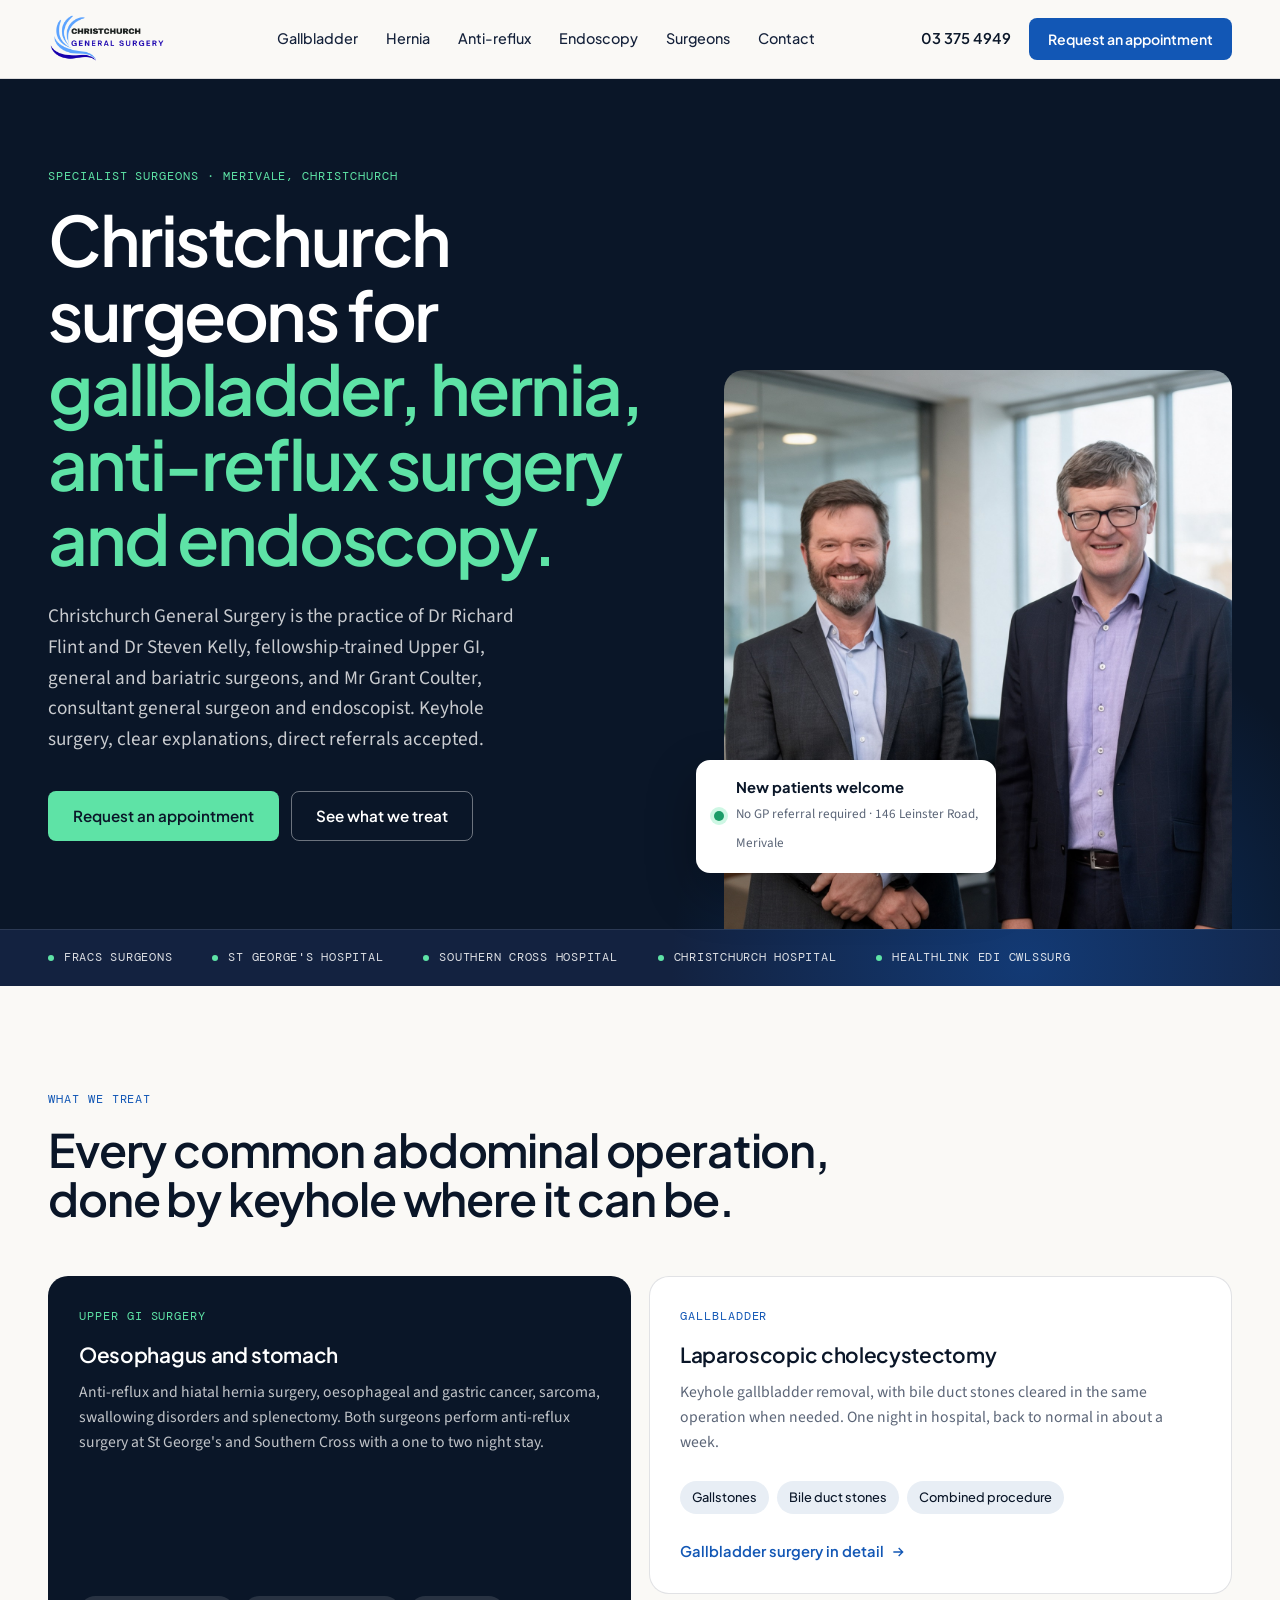
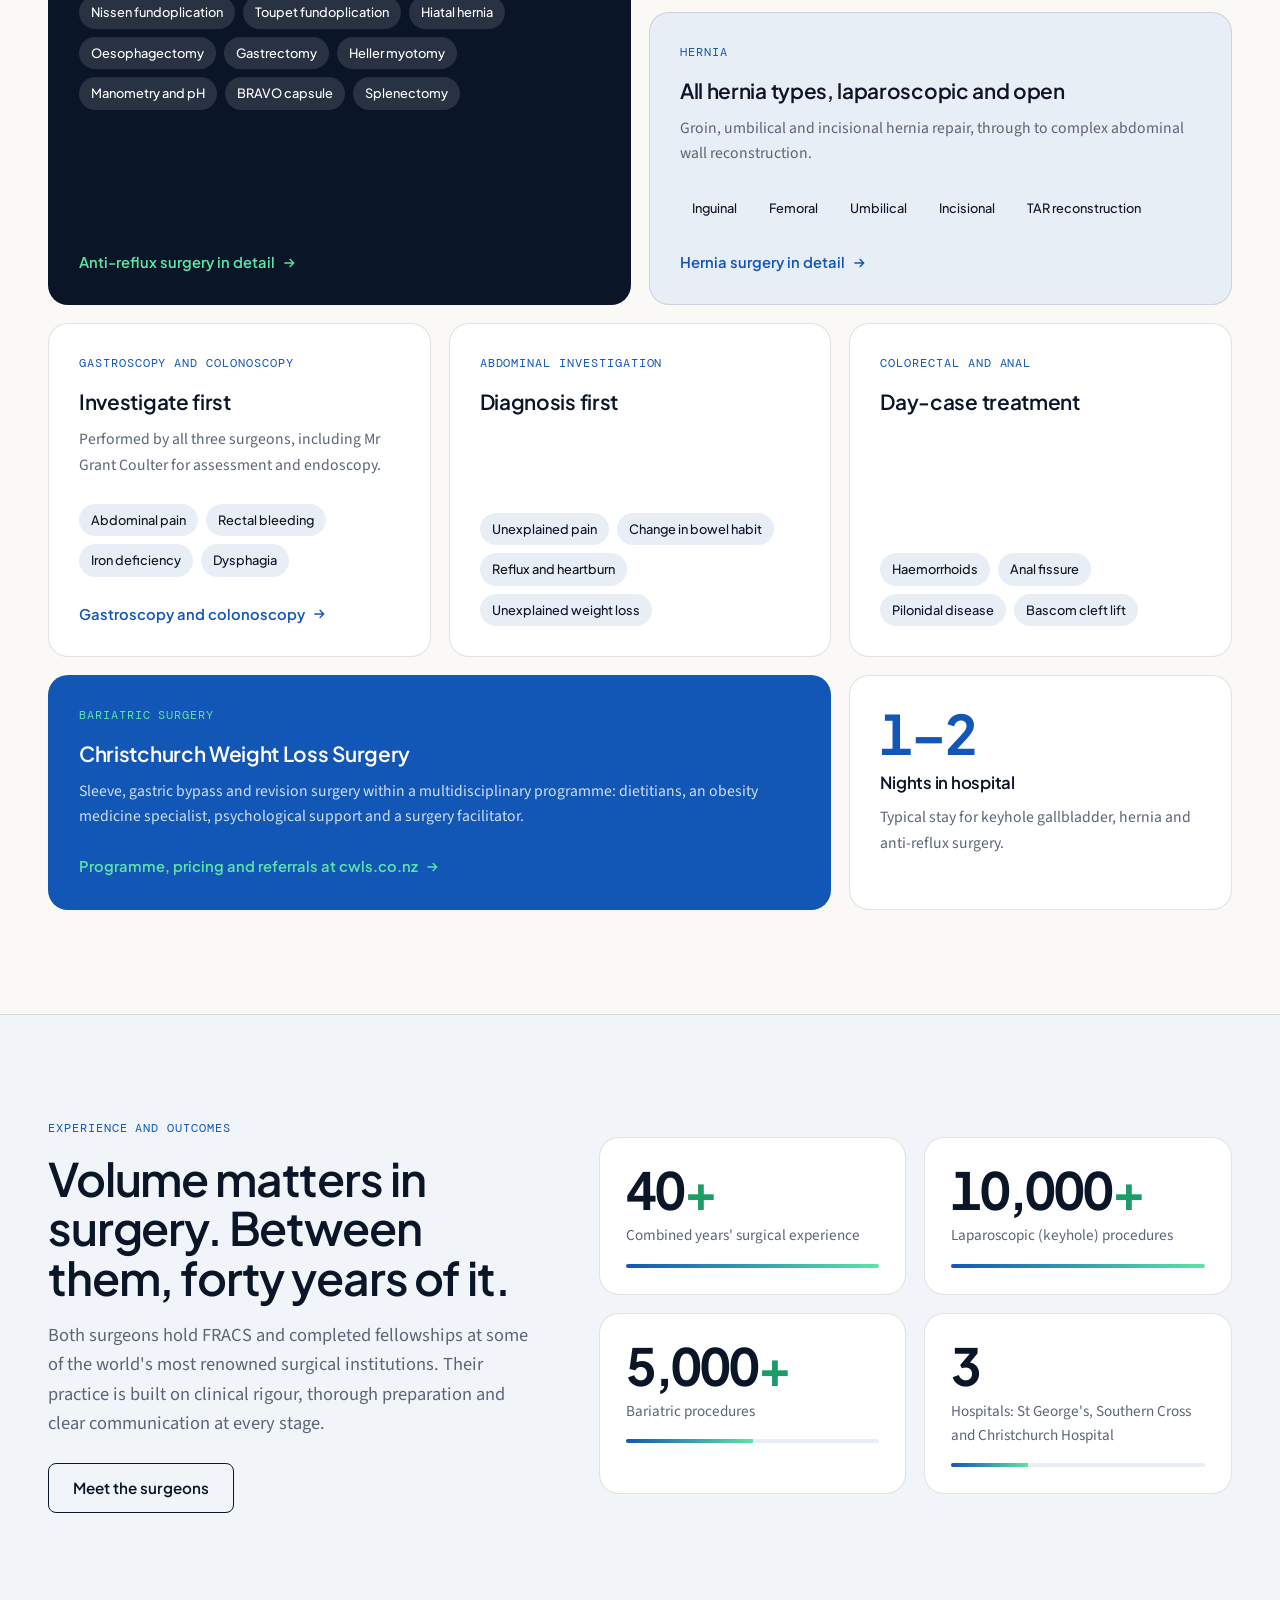
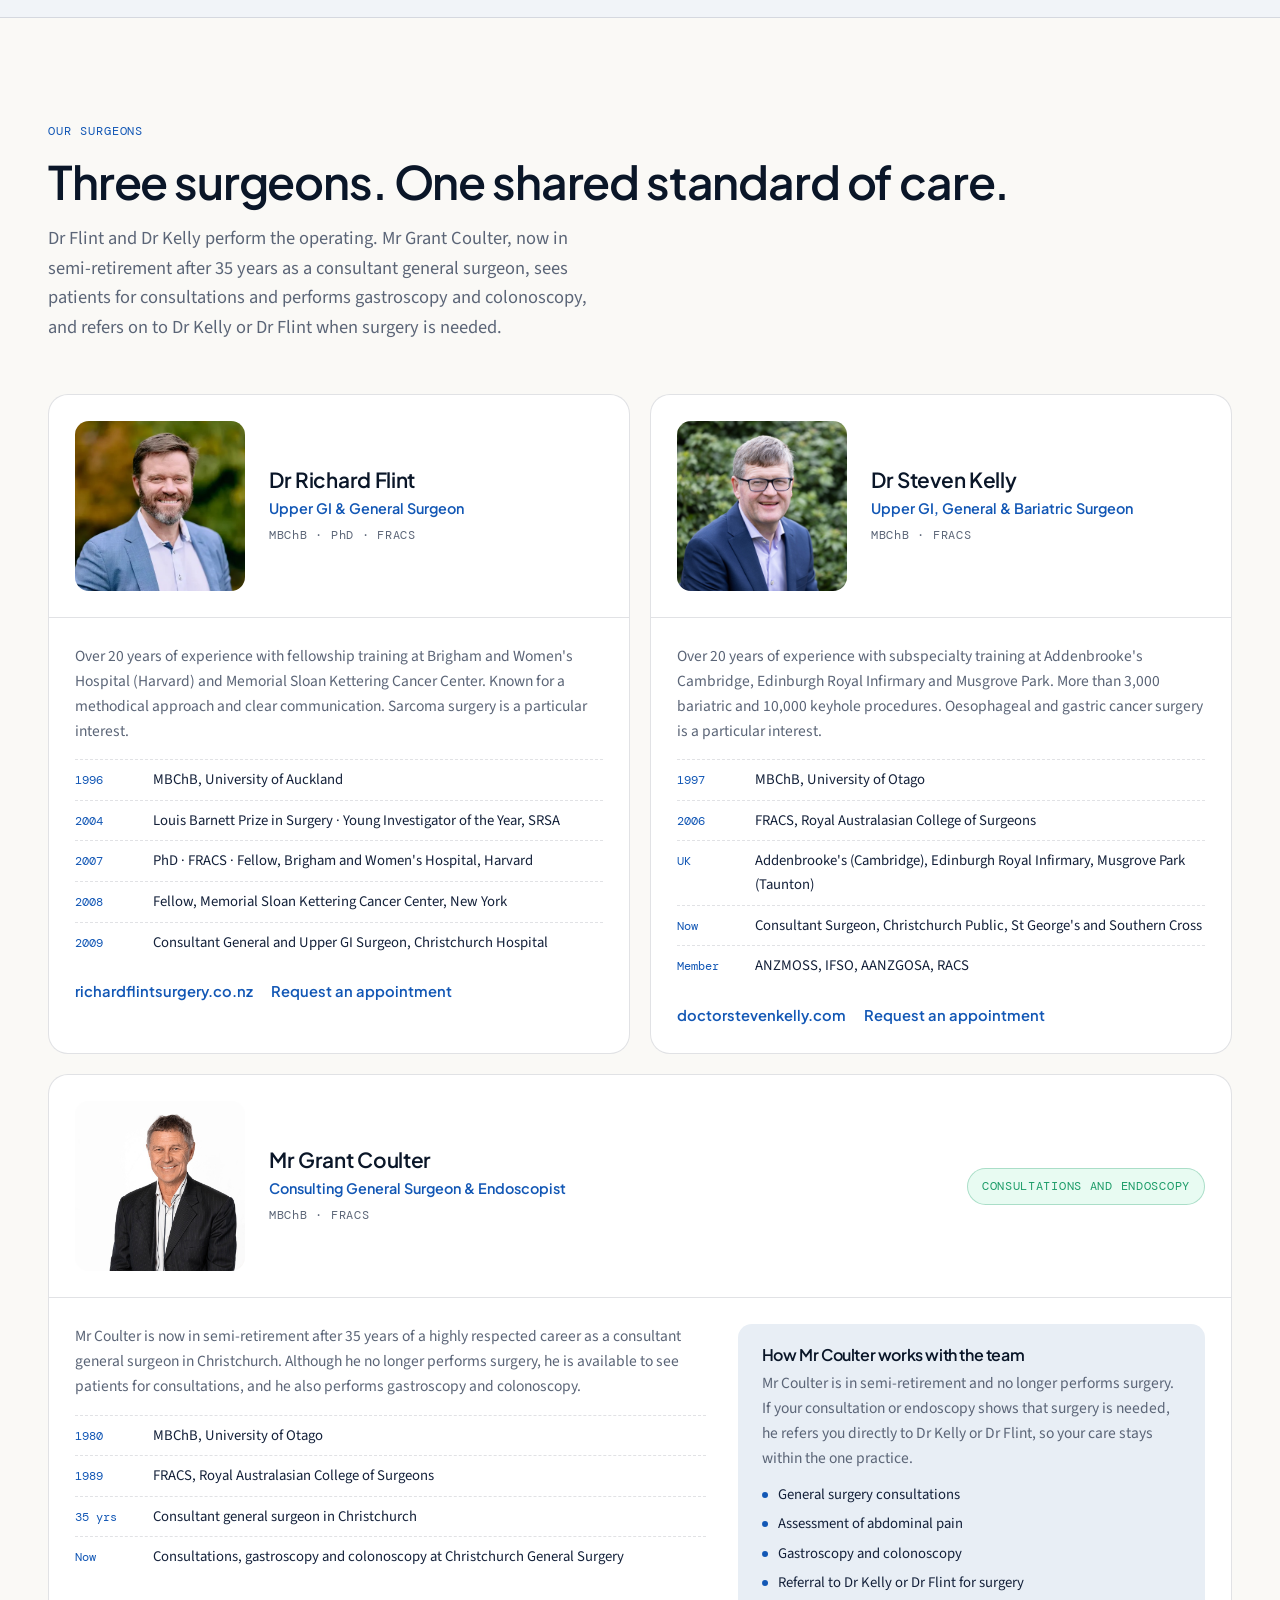
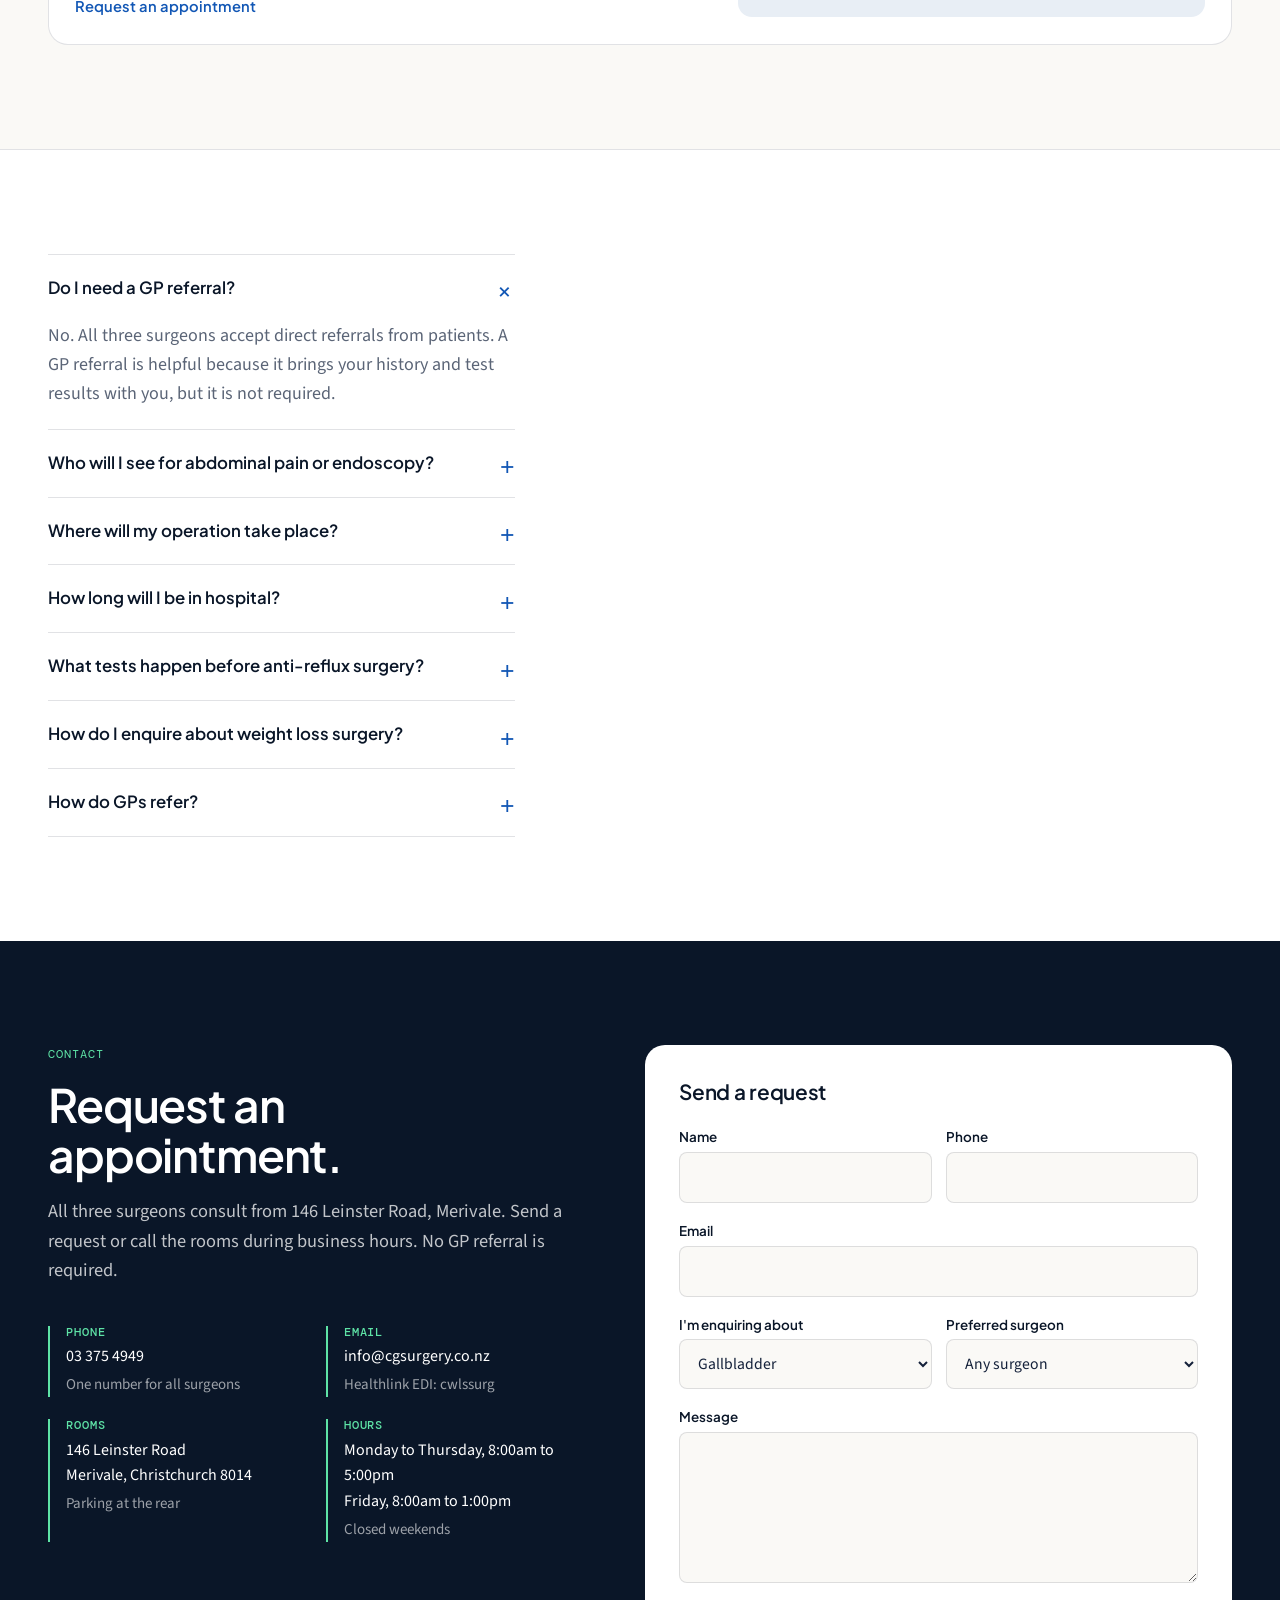
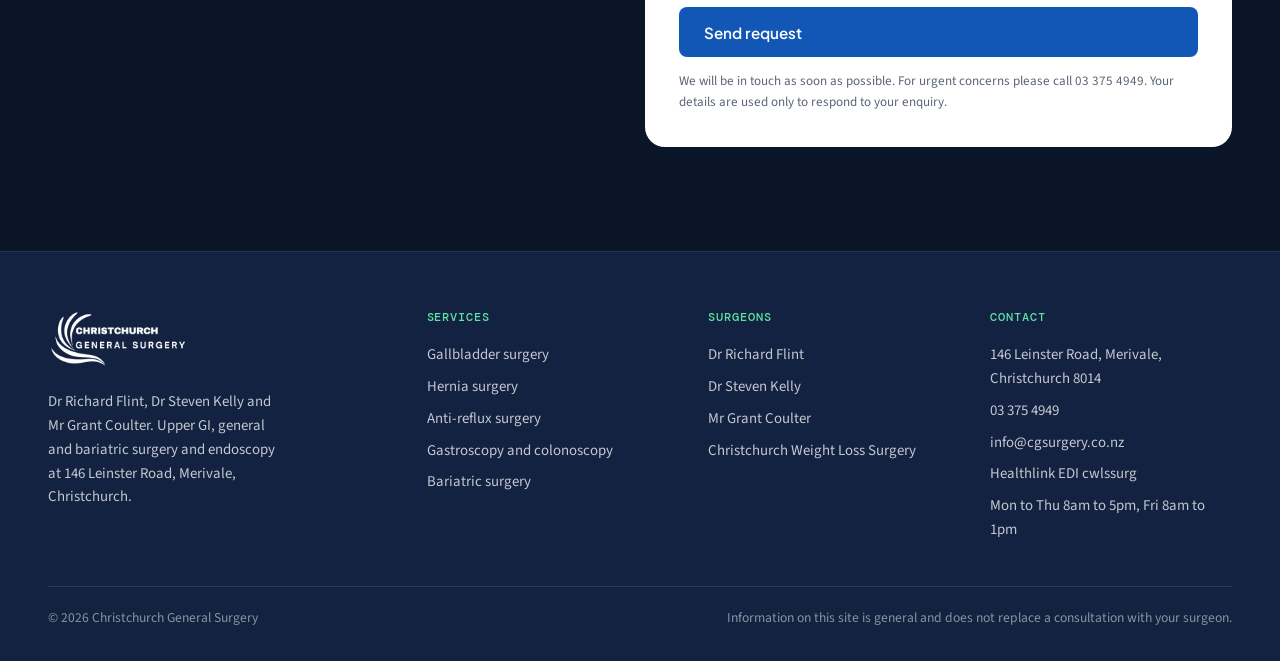
==== commit 7402442c: "Update Mr Grant Coulter profile: semi-retirement after 35-year career Co-Authored-By: Claude Fable 5" ====
--- a/index.html
+++ b/index.html
@@ -4,7 +4,7 @@
 <meta charset="UTF-8">
 <meta name="viewport" content="width=device-width, initial-scale=1.0">
 <title>Christchurch General Surgery | Gallbladder, Hernia, Anti-Reflux Surgery & Endoscopy</title>
-<meta name="description" content="Specialist surgeons in Merivale, Christchurch. Keyhole gallbladder surgery, hernia repair, anti-reflux surgery, gastroscopy and colonoscopy. Dr Richard Flint, Dr Steven Kelly and Dr Grant Coulter. Direct referrals welcome. Phone 03 375 4949.">
+<meta name="description" content="Specialist surgeons in Merivale, Christchurch. Keyhole gallbladder surgery, hernia repair, anti-reflux surgery, gastroscopy and colonoscopy. Dr Richard Flint, Dr Steven Kelly and Mr Grant Coulter. Direct referrals welcome. Phone 03 375 4949.">
 <meta name="robots" content="index, follow, max-image-preview:large, max-snippet:-1">
 <link rel="canonical" href="https://christchurchgeneralsurgery.co.nz/">
 <meta name="theme-color" content="#0A1628">
@@ -14,14 +14,14 @@
 <meta property="og:site_name" content="Christchurch General Surgery">
 <meta property="og:locale" content="en_NZ">
 <meta property="og:title" content="Christchurch General Surgery | Gallbladder, Hernia, Anti-Reflux Surgery & Endoscopy">
-<meta property="og:description" content="Specialist surgeons in Merivale, Christchurch. Keyhole gallbladder surgery, hernia repair, anti-reflux surgery, gastroscopy and colonoscopy. Dr Richard Flint, Dr Steven Kelly and Dr Grant Coulter. Direct referrals welcome. Phone 03 375 4949.">
+<meta property="og:description" content="Specialist surgeons in Merivale, Christchurch. Keyhole gallbladder surgery, hernia repair, anti-reflux surgery, gastroscopy and colonoscopy. Dr Richard Flint, Dr Steven Kelly and Mr Grant Coulter. Direct referrals welcome. Phone 03 375 4949.">
 <meta property="og:url" content="https://christchurchgeneralsurgery.co.nz/">
 <meta property="og:image" content="https://christchurchgeneralsurgery.co.nz/images/og-christchurch-general-surgery.jpg">
 <meta property="og:image:width" content="1200">
 <meta property="og:image:height" content="630">
 <meta name="twitter:card" content="summary_large_image">
 <meta name="twitter:title" content="Christchurch General Surgery | Gallbladder, Hernia, Anti-Reflux Surgery & Endoscopy">
-<meta name="twitter:description" content="Specialist surgeons in Merivale, Christchurch. Keyhole gallbladder surgery, hernia repair, anti-reflux surgery, gastroscopy and colonoscopy. Dr Richard Flint, Dr Steven Kelly and Dr Grant Coulter. Direct referrals welcome. Phone 03 375 4949.">
+<meta name="twitter:description" content="Specialist surgeons in Merivale, Christchurch. Keyhole gallbladder surgery, hernia repair, anti-reflux surgery, gastroscopy and colonoscopy. Dr Richard Flint, Dr Steven Kelly and Mr Grant Coulter. Direct referrals welcome. Phone 03 375 4949.">
 <meta name="twitter:image" content="https://christchurchgeneralsurgery.co.nz/images/og-christchurch-general-surgery.jpg">
 <link rel="icon" href="/favicon.svg" type="image/svg+xml">
 <link rel="icon" href="/favicon-32.png" sizes="32x32" type="image/png">
@@ -50,7 +50,7 @@
  "@id": "https://christchurchgeneralsurgery.co.nz/#organization",
  "name": "Christchurch General Surgery",
  "alternateName": "CGS",
- "description": "Specialist Upper GI, general and bariatric surgeons and endoscopists in Merivale, Christchurch: gallbladder surgery, hernia repair, anti-reflux surgery, gastroscopy and colonoscopy. Dr Richard Flint, Dr Steven Kelly and Dr Grant Coulter.",
+ "description": "Specialist Upper GI, general and bariatric surgeons and endoscopists in Merivale, Christchurch: gallbladder surgery, hernia repair, anti-reflux surgery, gastroscopy and colonoscopy. Dr Richard Flint, Dr Steven Kelly and Mr Grant Coulter.",
  "url": "https://christchurchgeneralsurgery.co.nz/",
  "logo": "https://christchurchgeneralsurgery.co.nz/images/cgs-logo.png",
  "image": "https://christchurchgeneralsurgery.co.nz/images/og-christchurch-general-surgery.jpg",
@@ -162,9 +162,9 @@
   {
    "@type": "Physician",
    "@id": "https://christchurchgeneralsurgery.co.nz/#coulter",
-   "name": "Dr Grant Coulter",
+   "name": "Mr Grant Coulter",
    "jobTitle": "Consulting General Surgeon and Endoscopist",
-   "description": "MBChB, FRACS. Senior Christchurch general surgeon and endoscopist with 40 years of surgical experience. Consultations, assessment of abdominal pain, gastroscopy and colonoscopy. Refers to Dr Kelly or Dr Flint when surgery is needed.",
+   "description": "MBChB, FRACS. Consultant general surgeon now in semi-retirement after a highly respected 35-year career in Christchurch. Available for consultations, assessment of abdominal pain, gastroscopy and colonoscopy. No longer performs surgery; refers to Dr Kelly or Dr Flint when surgery is needed.",
    "image": "https://christchurchgeneralsurgery.co.nz/images/dr-grant-coulter-surgeon-endoscopist-christchurch.jpg",
    "url": "https://christchurchgeneralsurgery.co.nz/#surgeons",
    "worksFor": {
@@ -250,7 +250,7 @@
    "name": "Who will I see for abdominal pain or endoscopy?",
    "acceptedAnswer": {
     "@type": "Answer",
-    "text": "Any of the three surgeons. Dr Grant Coulter, a senior general surgeon and endoscopist, consults and performs gastroscopy and colonoscopy. He no longer operates, so if surgery is needed he refers you to Dr Kelly or Dr Flint."
+    "text": "Any of the three surgeons. Mr Grant Coulter, a consultant general surgeon now in semi-retirement after a 35-year career, sees patients for consultations and performs gastroscopy and colonoscopy. He no longer performs surgery, so if surgery is needed he refers you to Dr Kelly or Dr Flint."
    }
   },
   {
@@ -325,7 +325,7 @@
     <div class="copy">
       <span class="mono">Specialist surgeons · Merivale, Christchurch</span>
       <h1>Christchurch surgeons for <span>gallbladder, hernia, anti-reflux surgery and endoscopy.</span></h1>
-      <p>Christchurch General Surgery is the practice of Dr Richard Flint and Dr Steven Kelly, fellowship-trained Upper GI, general and bariatric surgeons, and Dr Grant Coulter, consulting general surgeon and endoscopist. Keyhole surgery, clear explanations, direct referrals accepted.</p>
+      <p>Christchurch General Surgery is the practice of Dr Richard Flint and Dr Steven Kelly, fellowship-trained Upper GI, general and bariatric surgeons, and Mr Grant Coulter, consultant general surgeon and endoscopist. Keyhole surgery, clear explanations, direct referrals accepted.</p>
       <div class="ctas">
         <a class="btn btn-m" href="#contact">Request an appointment</a>
         <a class="btn btn-w" href="#services">See what we treat</a>
@@ -368,7 +368,7 @@
       <article class="tile sm">
         <span class="mono">Gastroscopy and colonoscopy</span>
         <h3>Investigate first</h3>
-        <p>Performed by all three surgeons, including Dr Grant Coulter for assessment and endoscopy.</p>
+        <p>Performed by all three surgeons, including Mr Grant Coulter for assessment and endoscopy.</p>
         <ul><li>Abdominal pain</li><li>Rectal bleeding</li><li>Iron deficiency</li><li>Dysphagia</li></ul>
         <a class="link" href="/endoscopy-christchurch/">Gastroscopy and colonoscopy <svg viewBox="0 0 24 24" fill="none" stroke="currentColor" stroke-width="2"><path d="M5 12h14M13 6l6 6-6 6"/></svg></a>
       </article>
@@ -418,7 +418,7 @@
   <div class="wrap">
     <span class="mono">Our surgeons</span>
     <h2>Three surgeons. One shared standard of care.</h2>
-    <p class="lede" style="margin-top:18px">Dr Flint and Dr Kelly perform the operating. Dr Grant Coulter, a senior Christchurch general surgeon and endoscopist, consults, assesses and performs gastroscopy and colonoscopy, and refers on to Dr Kelly or Dr Flint when surgery is needed.</p>
+    <p class="lede" style="margin-top:18px">Dr Flint and Dr Kelly perform the operating. Mr Grant Coulter, now in semi-retirement after 35 years as a consultant general surgeon, sees patients for consultations and performs gastroscopy and colonoscopy, and refers on to Dr Kelly or Dr Flint when surgery is needed.</p>
     <div class="docs">
       <article class="doc">
         <div class="top">
@@ -456,24 +456,24 @@
       </article>
       <article class="doc consult">
         <div class="top">
-          <img src="/images/dr-grant-coulter-surgeon-endoscopist-christchurch.jpg" alt="Dr Grant Coulter, Consulting General Surgeon and Endoscopist, Christchurch" width="600" height="600" loading="lazy">
-          <div><h3>Dr Grant Coulter</h3><div class="role">Consulting General Surgeon &amp; Endoscopist</div><div class="quals">MBChB · FRACS</div></div>
+          <img src="/images/dr-grant-coulter-surgeon-endoscopist-christchurch.jpg" alt="Mr Grant Coulter, Consulting General Surgeon and Endoscopist, Christchurch" width="600" height="600" loading="lazy">
+          <div><h3>Mr Grant Coulter</h3><div class="role">Consulting General Surgeon &amp; Endoscopist</div><div class="quals">MBChB · FRACS</div></div>
           <span class="pill">Consultations and endoscopy</span>
         </div>
         <div class="body">
           <div>
-            <p>A highly respected and experienced Christchurch general surgeon and endoscopist with 40 years of surgical experience. Dr Coulter is available for general surgery consultations and endoscopy. He sees and assesses patients with abdominal pain and performs gastroscopy and colonoscopy as necessary.</p>
+            <p>Mr Coulter is now in semi-retirement after 35 years of a highly respected career as a consultant general surgeon in Christchurch. Although he no longer performs surgery, he is available to see patients for consultations, and he also performs gastroscopy and colonoscopy.</p>
             <ul class="tl">
               <li><span>1980</span>MBChB, University of Otago</li>
               <li><span>1989</span>FRACS, Royal Australasian College of Surgeons</li>
-              <li><span>40 yrs</span>General surgery and endoscopy in Christchurch</li>
+              <li><span>35 yrs</span>Consultant general surgeon in Christchurch</li>
               <li><span>Now</span>Consultations, gastroscopy and colonoscopy at Christchurch General Surgery</li>
             </ul>
             <div class="acts"><a class="link" href="#contact">Request an appointment</a></div>
           </div>
           <div class="note">
-            <h4>How Dr Coulter works with the team</h4>
-            <p>Dr Coulter no longer performs surgical procedures. If your assessment or endoscopy shows that surgery is needed, he refers you directly to Dr Kelly or Dr Flint, so your care stays within the one practice.</p>
+            <h4>How Mr Coulter works with the team</h4>
+            <p>Mr Coulter is in semi-retirement and no longer performs surgery. If your consultation or endoscopy shows that surgery is needed, he refers you directly to Dr Kelly or Dr Flint, so your care stays within the one practice.</p>
             <ul><li>General surgery consultations</li><li>Assessment of abdominal pain</li><li>Gastroscopy and colonoscopy</li><li>Referral to Dr Kelly or Dr Flint for surgery</li></ul>
           </div>
         </div>
@@ -486,7 +486,7 @@
   <div class="wrap">
     <div>
       <details open><summary>Do I need a GP referral?</summary><p>No. All three surgeons accept direct referrals from patients. A GP referral is helpful because it brings your history and test results with you, but it is not required.</p></details>
-      <details><summary>Who will I see for abdominal pain or endoscopy?</summary><p>Any of the three surgeons. Dr Grant Coulter, a senior general surgeon and endoscopist, consults and performs gastroscopy and colonoscopy. He no longer operates, so if surgery is needed he refers you to Dr Kelly or Dr Flint.</p></details>
+      <details><summary>Who will I see for abdominal pain or endoscopy?</summary><p>Any of the three surgeons. Mr Grant Coulter, a consultant general surgeon now in semi-retirement after a 35-year career, sees patients for consultations and performs gastroscopy and colonoscopy. He no longer performs surgery, so if surgery is needed he refers you to Dr Kelly or Dr Flint.</p></details>
       <details><summary>Where will my operation take place?</summary><p>Private surgery is performed at St George's Hospital and Southern Cross Hospital in Christchurch. Both operating surgeons also work in the public system at Christchurch Hospital.</p></details>
       <details><summary>How long will I be in hospital?</summary><p>Keyhole gallbladder surgery is usually one night. Anti-reflux and hiatal hernia surgery is usually one to two nights, with a return to work in about two weeks.</p></details>
       <details><summary>What tests happen before anti-reflux surgery?</summary><p>Preoperative testing typically includes gastroscopy. Oesophageal pH testing and manometry are arranged when clinically indicated.</p></details>
@@ -522,7 +522,7 @@
       <div><label for="c-email">Email</label><input id="c-email" name="email" type="email" autocomplete="email" required></div>
       <div class="row">
         <div><label for="c-topic">I'm enquiring about</label><select id="c-topic" name="topic"><option>Gallbladder</option><option>Hernia</option><option>Anti-reflux surgery</option><option>Abdominal pain</option><option>Gastroscopy or colonoscopy</option><option>Bariatric surgery</option><option>Something else</option></select></div>
-        <div><label for="c-surgeon">Preferred surgeon</label><select id="c-surgeon" name="surgeon"><option>Any surgeon</option><option>Dr Richard Flint</option><option>Dr Steven Kelly</option><option>Dr Grant Coulter (consultation or endoscopy)</option></select></div>
+        <div><label for="c-surgeon">Preferred surgeon</label><select id="c-surgeon" name="surgeon"><option>Any surgeon</option><option>Dr Richard Flint</option><option>Dr Steven Kelly</option><option>Mr Grant Coulter (consultation or endoscopy)</option></select></div>
       </div>
       <div><label for="c-message">Message</label><textarea id="c-message" name="message" rows="5"></textarea></div>
       <button class="btn btn-p" type="submit">Send request</button>
@@ -535,9 +535,9 @@
 <footer>
   <div class="wrap">
     <div class="fgrid">
-      <div><img src="/images/cgs-logo.png" alt="Christchurch General Surgery" width="820" height="360" loading="lazy"><p style="font-size:.93rem;max-width:34ch">Dr Richard Flint, Dr Steven Kelly and Dr Grant Coulter. Upper GI, general and bariatric surgery and endoscopy at 146 Leinster Road, Merivale, Christchurch.</p></div>
+      <div><img src="/images/cgs-logo.png" alt="Christchurch General Surgery" width="820" height="360" loading="lazy"><p style="font-size:.93rem;max-width:34ch">Dr Richard Flint, Dr Steven Kelly and Mr Grant Coulter. Upper GI, general and bariatric surgery and endoscopy at 146 Leinster Road, Merivale, Christchurch.</p></div>
       <div><h5>Services</h5><ul><li><a href="/gallbladder-surgery-christchurch/">Gallbladder surgery</a></li><li><a href="/hernia-surgery-christchurch/">Hernia surgery</a></li><li><a href="/anti-reflux-surgery-christchurch/">Anti-reflux surgery</a></li><li><a href="/endoscopy-christchurch/">Gastroscopy and colonoscopy</a></li><li><a href="https://cwls.co.nz" rel="noopener">Bariatric surgery</a></li></ul></div>
-      <div><h5>Surgeons</h5><ul><li><a href="https://richardflintsurgery.co.nz" rel="noopener">Dr Richard Flint</a></li><li><a href="https://doctorstevenkelly.com" rel="noopener">Dr Steven Kelly</a></li><li><a href="/#surgeons">Dr Grant Coulter</a></li><li><a href="https://cwls.co.nz" rel="noopener">Christchurch Weight Loss Surgery</a></li></ul></div>
+      <div><h5>Surgeons</h5><ul><li><a href="https://richardflintsurgery.co.nz" rel="noopener">Dr Richard Flint</a></li><li><a href="https://doctorstevenkelly.com" rel="noopener">Dr Steven Kelly</a></li><li><a href="/#surgeons">Mr Grant Coulter</a></li><li><a href="https://cwls.co.nz" rel="noopener">Christchurch Weight Loss Surgery</a></li></ul></div>
       <div><h5>Contact</h5><ul><li>146 Leinster Road, Merivale, Christchurch 8014</li><li><a href="tel:+6433754949">03 375 4949</a></li><li><a href="mailto:info@cgsurgery.co.nz">info@cgsurgery.co.nz</a></li><li>Healthlink EDI cwlssurg</li><li>Mon to Thu 8am to 5pm, Fri 8am to 1pm</li></ul></div>
     </div>
     <div class="fbot"><span>&copy; 2026 Christchurch General Surgery</span><span>Information on this site is general and does not replace a consultation with your surgeon.</span></div>
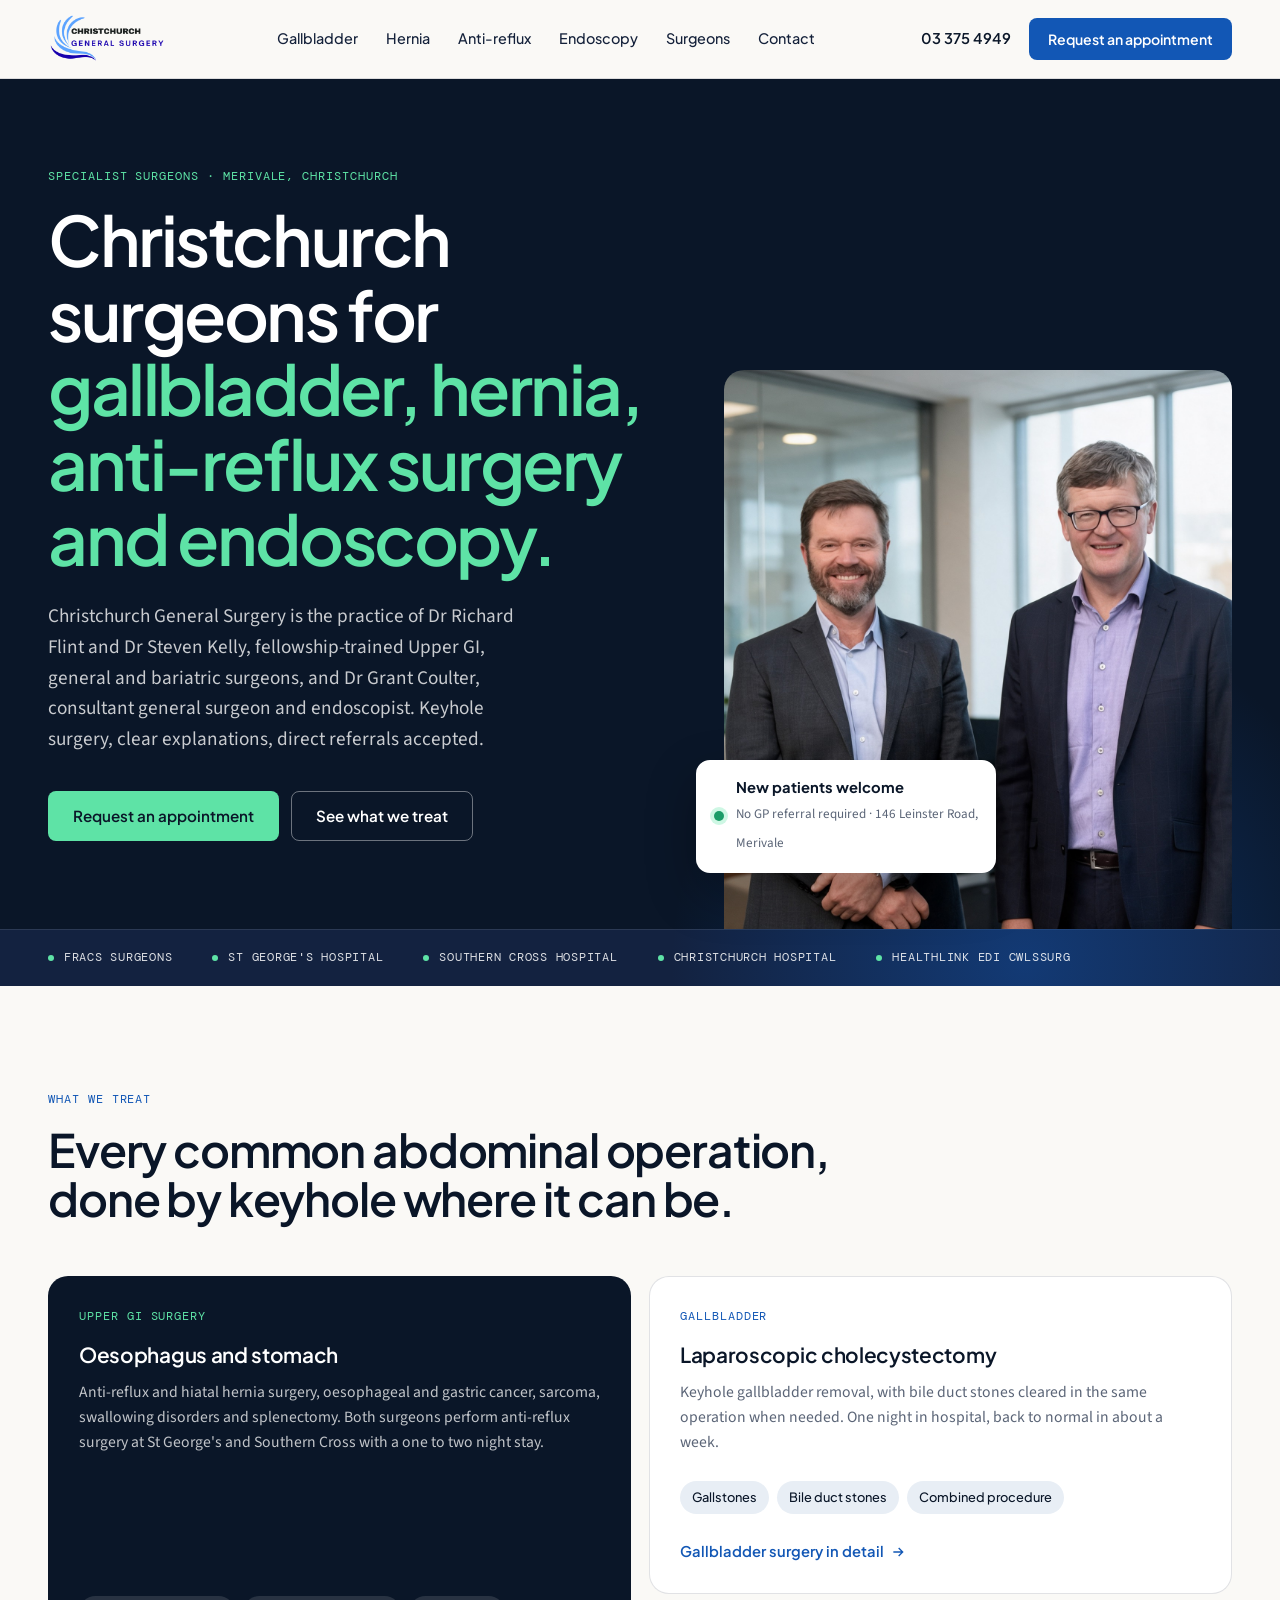
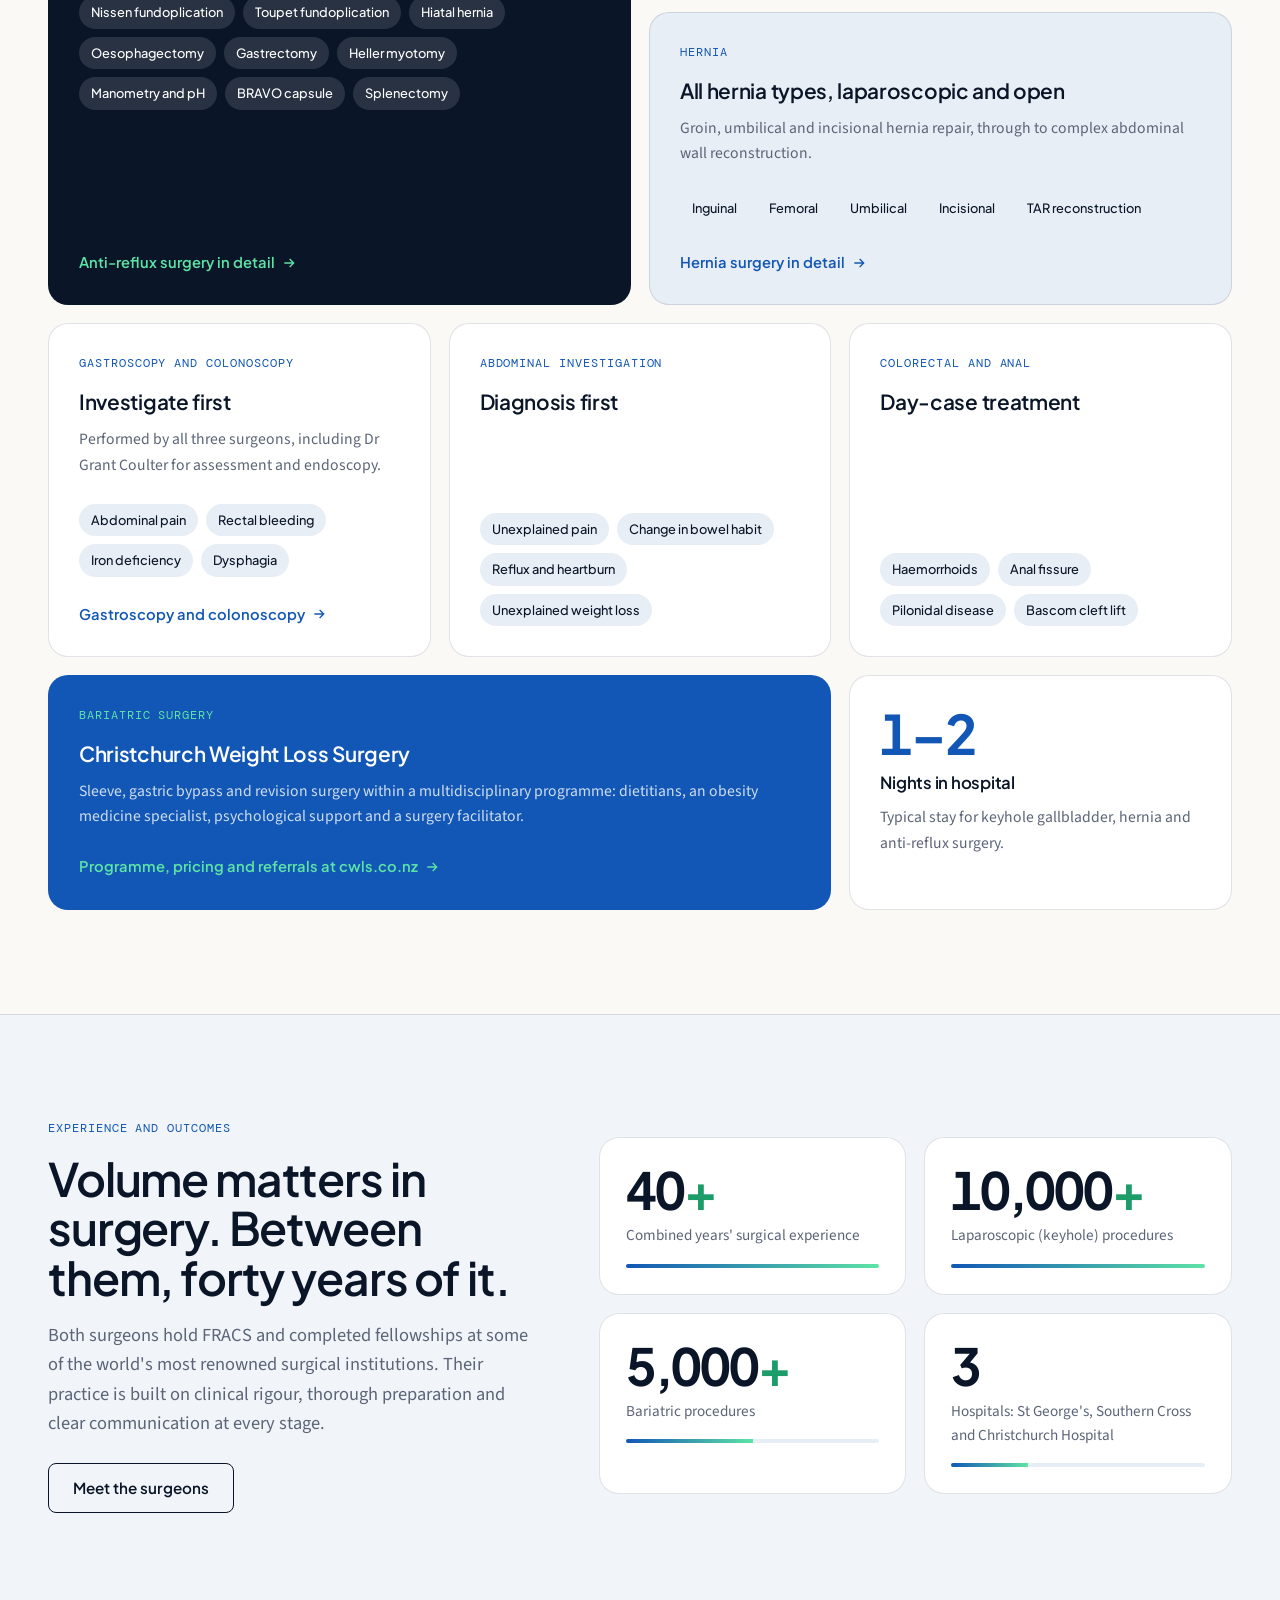
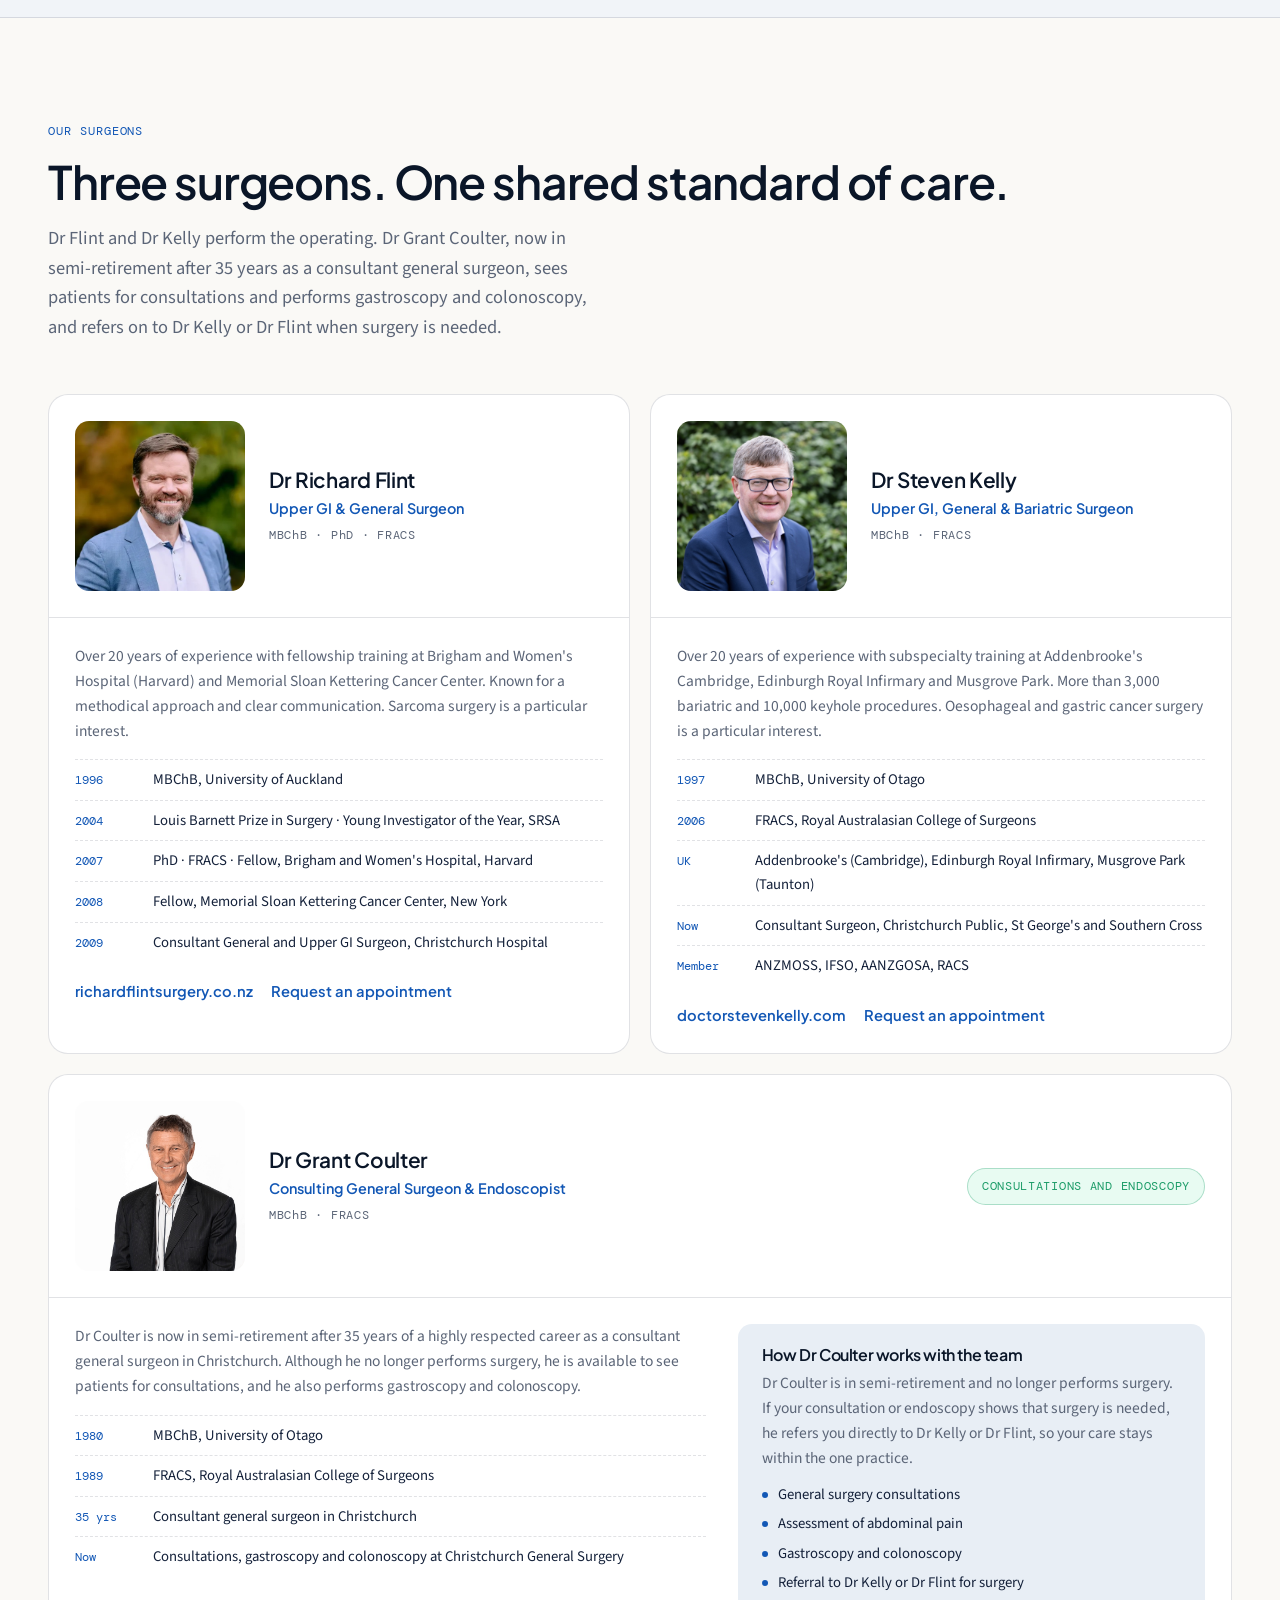
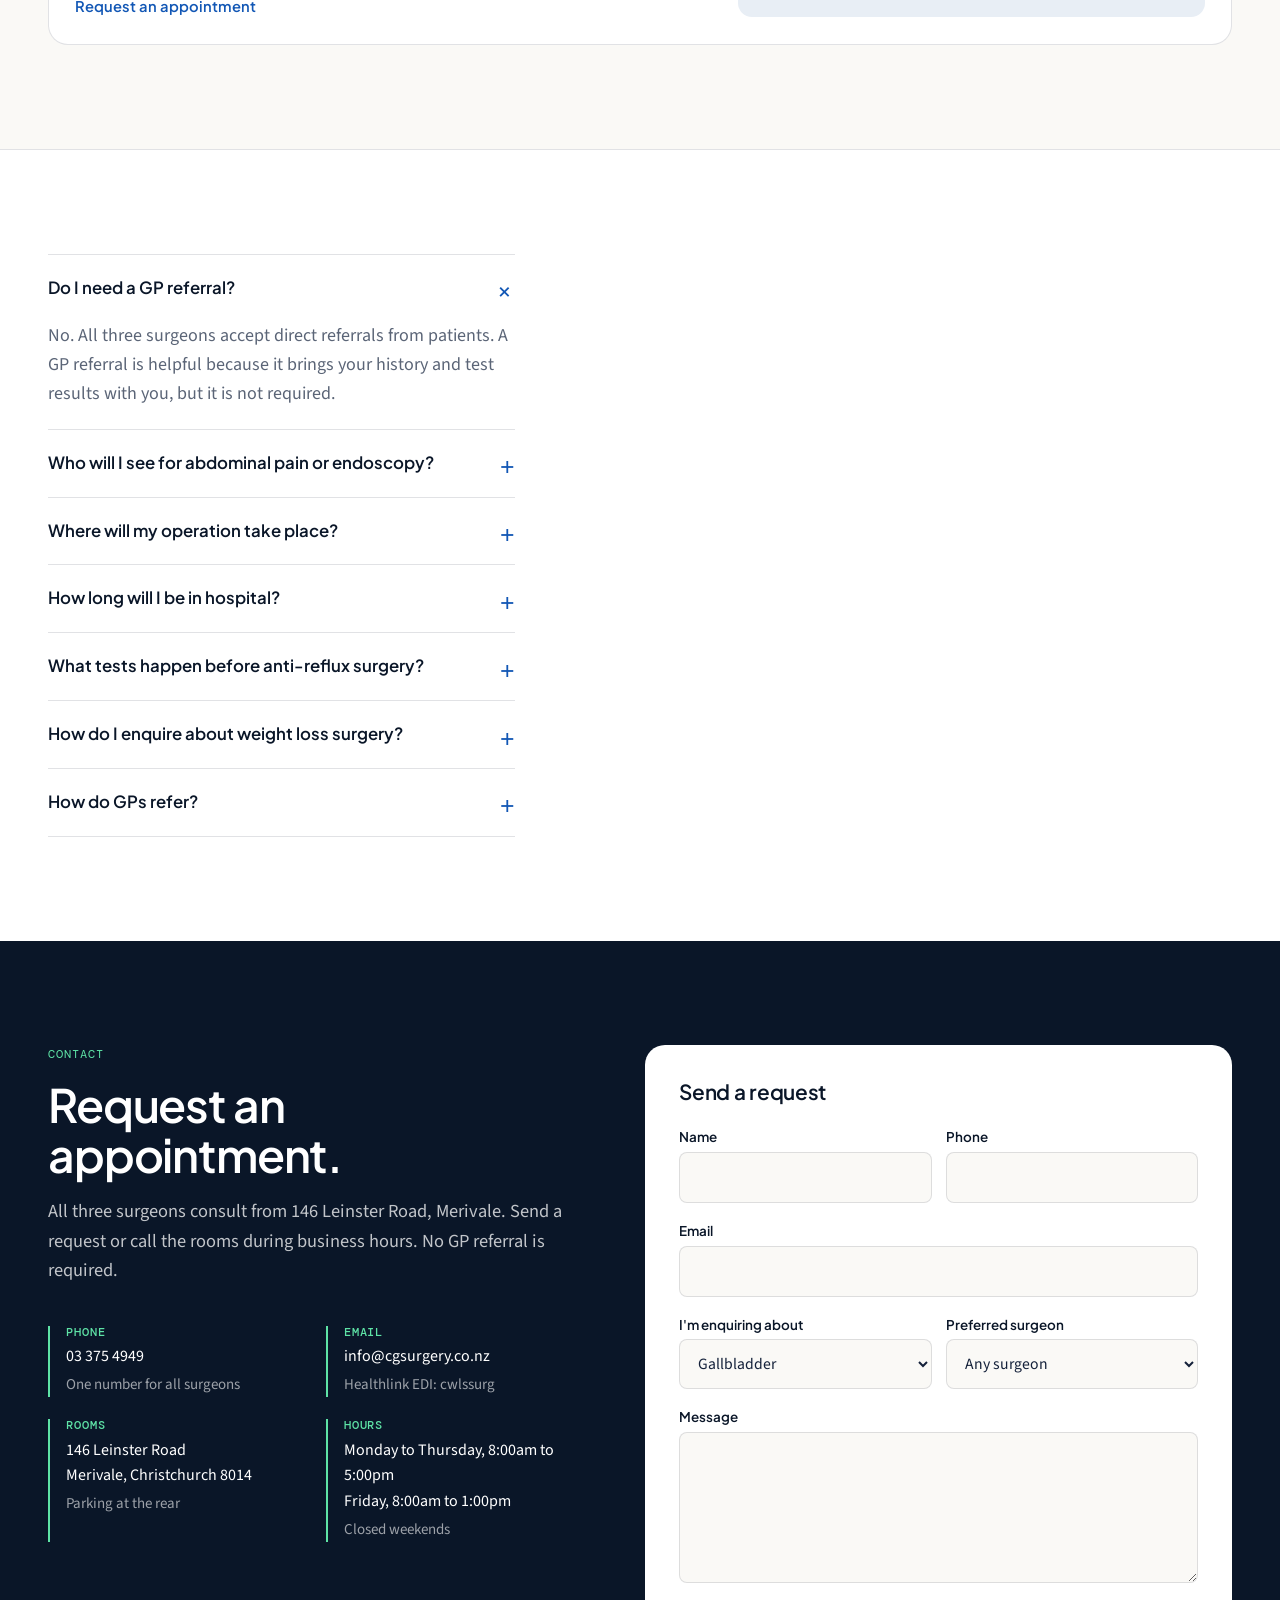
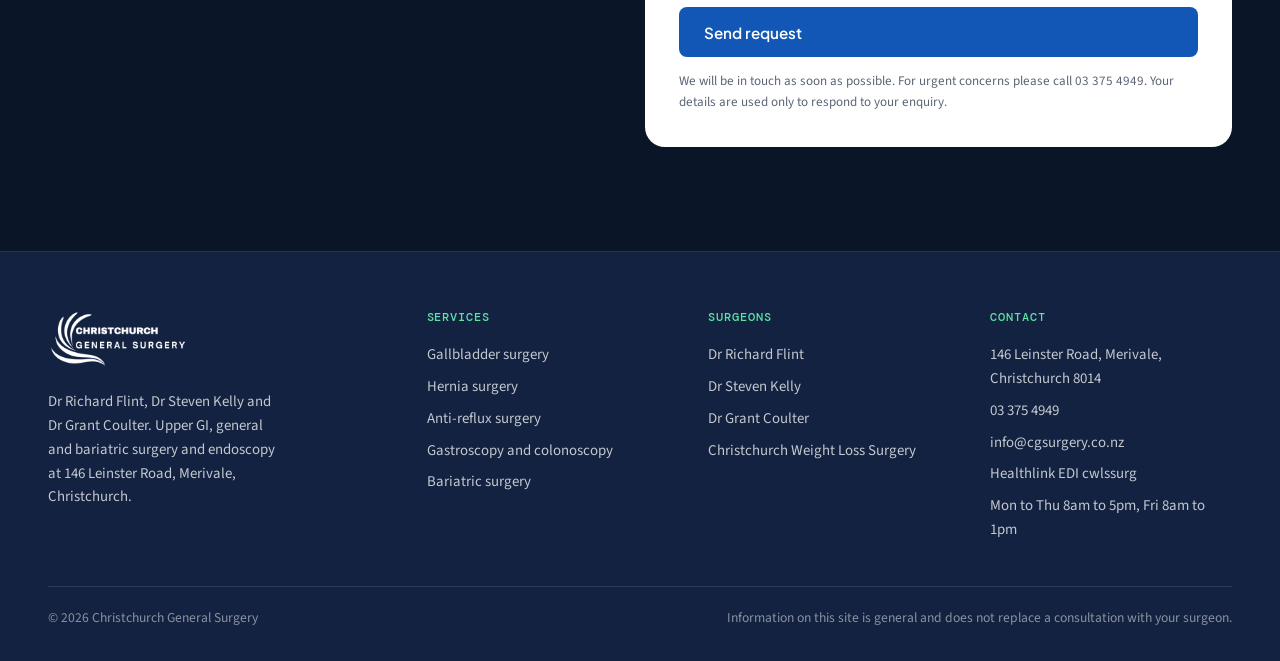
==== commit 96ac9e4e: "Style Grant Coulter as Dr throughout Co-Authored-By: Claude Fable 5.1 <noreply@anthropic.com>" ====
--- a/index.html
+++ b/index.html
@@ -4,7 +4,7 @@
 <meta charset="UTF-8">
 <meta name="viewport" content="width=device-width, initial-scale=1.0">
 <title>Christchurch General Surgery | Gallbladder, Hernia, Anti-Reflux Surgery & Endoscopy</title>
-<meta name="description" content="Specialist surgeons in Merivale, Christchurch. Keyhole gallbladder surgery, hernia repair, anti-reflux surgery, gastroscopy and colonoscopy. Dr Richard Flint, Dr Steven Kelly and Mr Grant Coulter. Direct referrals welcome. Phone 03 375 4949.">
+<meta name="description" content="Specialist surgeons in Merivale, Christchurch. Keyhole gallbladder surgery, hernia repair, anti-reflux surgery, gastroscopy and colonoscopy. Dr Richard Flint, Dr Steven Kelly and Dr Grant Coulter. Direct referrals welcome. Phone 03 375 4949.">
 <meta name="robots" content="index, follow, max-image-preview:large, max-snippet:-1">
 <link rel="canonical" href="https://christchurchgeneralsurgery.co.nz/">
 <meta name="theme-color" content="#0A1628">
@@ -14,14 +14,14 @@
 <meta property="og:site_name" content="Christchurch General Surgery">
 <meta property="og:locale" content="en_NZ">
 <meta property="og:title" content="Christchurch General Surgery | Gallbladder, Hernia, Anti-Reflux Surgery & Endoscopy">
-<meta property="og:description" content="Specialist surgeons in Merivale, Christchurch. Keyhole gallbladder surgery, hernia repair, anti-reflux surgery, gastroscopy and colonoscopy. Dr Richard Flint, Dr Steven Kelly and Mr Grant Coulter. Direct referrals welcome. Phone 03 375 4949.">
+<meta property="og:description" content="Specialist surgeons in Merivale, Christchurch. Keyhole gallbladder surgery, hernia repair, anti-reflux surgery, gastroscopy and colonoscopy. Dr Richard Flint, Dr Steven Kelly and Dr Grant Coulter. Direct referrals welcome. Phone 03 375 4949.">
 <meta property="og:url" content="https://christchurchgeneralsurgery.co.nz/">
 <meta property="og:image" content="https://christchurchgeneralsurgery.co.nz/images/og-christchurch-general-surgery.jpg">
 <meta property="og:image:width" content="1200">
 <meta property="og:image:height" content="630">
 <meta name="twitter:card" content="summary_large_image">
 <meta name="twitter:title" content="Christchurch General Surgery | Gallbladder, Hernia, Anti-Reflux Surgery & Endoscopy">
-<meta name="twitter:description" content="Specialist surgeons in Merivale, Christchurch. Keyhole gallbladder surgery, hernia repair, anti-reflux surgery, gastroscopy and colonoscopy. Dr Richard Flint, Dr Steven Kelly and Mr Grant Coulter. Direct referrals welcome. Phone 03 375 4949.">
+<meta name="twitter:description" content="Specialist surgeons in Merivale, Christchurch. Keyhole gallbladder surgery, hernia repair, anti-reflux surgery, gastroscopy and colonoscopy. Dr Richard Flint, Dr Steven Kelly and Dr Grant Coulter. Direct referrals welcome. Phone 03 375 4949.">
 <meta name="twitter:image" content="https://christchurchgeneralsurgery.co.nz/images/og-christchurch-general-surgery.jpg">
 <link rel="icon" href="/favicon.svg" type="image/svg+xml">
 <link rel="icon" href="/favicon-32.png" sizes="32x32" type="image/png">
@@ -50,7 +50,7 @@
  "@id": "https://christchurchgeneralsurgery.co.nz/#organization",
  "name": "Christchurch General Surgery",
  "alternateName": "CGS",
- "description": "Specialist Upper GI, general and bariatric surgeons and endoscopists in Merivale, Christchurch: gallbladder surgery, hernia repair, anti-reflux surgery, gastroscopy and colonoscopy. Dr Richard Flint, Dr Steven Kelly and Mr Grant Coulter.",
+ "description": "Specialist Upper GI, general and bariatric surgeons and endoscopists in Merivale, Christchurch: gallbladder surgery, hernia repair, anti-reflux surgery, gastroscopy and colonoscopy. Dr Richard Flint, Dr Steven Kelly and Dr Grant Coulter.",
  "url": "https://christchurchgeneralsurgery.co.nz/",
  "logo": "https://christchurchgeneralsurgery.co.nz/images/cgs-logo.png",
  "image": "https://christchurchgeneralsurgery.co.nz/images/og-christchurch-general-surgery.jpg",
@@ -162,7 +162,7 @@
   {
    "@type": "Physician",
    "@id": "https://christchurchgeneralsurgery.co.nz/#coulter",
-   "name": "Mr Grant Coulter",
+   "name": "Dr Grant Coulter",
    "jobTitle": "Consulting General Surgeon and Endoscopist",
    "description": "MBChB, FRACS. Consultant general surgeon now in semi-retirement after a highly respected 35-year career in Christchurch. Available for consultations, assessment of abdominal pain, gastroscopy and colonoscopy. No longer performs surgery; refers to Dr Kelly or Dr Flint when surgery is needed.",
    "image": "https://christchurchgeneralsurgery.co.nz/images/dr-grant-coulter-surgeon-endoscopist-christchurch.jpg",
@@ -250,7 +250,7 @@
    "name": "Who will I see for abdominal pain or endoscopy?",
    "acceptedAnswer": {
     "@type": "Answer",
-    "text": "Any of the three surgeons. Mr Grant Coulter, a consultant general surgeon now in semi-retirement after a 35-year career, sees patients for consultations and performs gastroscopy and colonoscopy. He no longer performs surgery, so if surgery is needed he refers you to Dr Kelly or Dr Flint."
+    "text": "Any of the three surgeons. Dr Grant Coulter, a consultant general surgeon now in semi-retirement after a 35-year career, sees patients for consultations and performs gastroscopy and colonoscopy. He no longer performs surgery, so if surgery is needed he refers you to Dr Kelly or Dr Flint."
    }
   },
   {
@@ -325,7 +325,7 @@
     <div class="copy">
       <span class="mono">Specialist surgeons · Merivale, Christchurch</span>
       <h1>Christchurch surgeons for <span>gallbladder, hernia, anti-reflux surgery and endoscopy.</span></h1>
-      <p>Christchurch General Surgery is the practice of Dr Richard Flint and Dr Steven Kelly, fellowship-trained Upper GI, general and bariatric surgeons, and Mr Grant Coulter, consultant general surgeon and endoscopist. Keyhole surgery, clear explanations, direct referrals accepted.</p>
+      <p>Christchurch General Surgery is the practice of Dr Richard Flint and Dr Steven Kelly, fellowship-trained Upper GI, general and bariatric surgeons, and Dr Grant Coulter, consultant general surgeon and endoscopist. Keyhole surgery, clear explanations, direct referrals accepted.</p>
       <div class="ctas">
         <a class="btn btn-m" href="#contact">Request an appointment</a>
         <a class="btn btn-w" href="#services">See what we treat</a>
@@ -368,7 +368,7 @@
       <article class="tile sm">
         <span class="mono">Gastroscopy and colonoscopy</span>
         <h3>Investigate first</h3>
-        <p>Performed by all three surgeons, including Mr Grant Coulter for assessment and endoscopy.</p>
+        <p>Performed by all three surgeons, including Dr Grant Coulter for assessment and endoscopy.</p>
         <ul><li>Abdominal pain</li><li>Rectal bleeding</li><li>Iron deficiency</li><li>Dysphagia</li></ul>
         <a class="link" href="/endoscopy-christchurch/">Gastroscopy and colonoscopy <svg viewBox="0 0 24 24" fill="none" stroke="currentColor" stroke-width="2"><path d="M5 12h14M13 6l6 6-6 6"/></svg></a>
       </article>
@@ -418,7 +418,7 @@
   <div class="wrap">
     <span class="mono">Our surgeons</span>
     <h2>Three surgeons. One shared standard of care.</h2>
-    <p class="lede" style="margin-top:18px">Dr Flint and Dr Kelly perform the operating. Mr Grant Coulter, now in semi-retirement after 35 years as a consultant general surgeon, sees patients for consultations and performs gastroscopy and colonoscopy, and refers on to Dr Kelly or Dr Flint when surgery is needed.</p>
+    <p class="lede" style="margin-top:18px">Dr Flint and Dr Kelly perform the operating. Dr Grant Coulter, now in semi-retirement after 35 years as a consultant general surgeon, sees patients for consultations and performs gastroscopy and colonoscopy, and refers on to Dr Kelly or Dr Flint when surgery is needed.</p>
     <div class="docs">
       <article class="doc">
         <div class="top">
@@ -456,13 +456,13 @@
       </article>
       <article class="doc consult">
         <div class="top">
-          <img src="/images/dr-grant-coulter-surgeon-endoscopist-christchurch.jpg" alt="Mr Grant Coulter, Consulting General Surgeon and Endoscopist, Christchurch" width="600" height="600" loading="lazy">
-          <div><h3>Mr Grant Coulter</h3><div class="role">Consulting General Surgeon &amp; Endoscopist</div><div class="quals">MBChB · FRACS</div></div>
+          <img src="/images/dr-grant-coulter-surgeon-endoscopist-christchurch.jpg" alt="Dr Grant Coulter, Consulting General Surgeon and Endoscopist, Christchurch" width="600" height="600" loading="lazy">
+          <div><h3>Dr Grant Coulter</h3><div class="role">Consulting General Surgeon &amp; Endoscopist</div><div class="quals">MBChB · FRACS</div></div>
           <span class="pill">Consultations and endoscopy</span>
         </div>
         <div class="body">
           <div>
-            <p>Mr Coulter is now in semi-retirement after 35 years of a highly respected career as a consultant general surgeon in Christchurch. Although he no longer performs surgery, he is available to see patients for consultations, and he also performs gastroscopy and colonoscopy.</p>
+            <p>Dr Coulter is now in semi-retirement after 35 years of a highly respected career as a consultant general surgeon in Christchurch. Although he no longer performs surgery, he is available to see patients for consultations, and he also performs gastroscopy and colonoscopy.</p>
             <ul class="tl">
               <li><span>1980</span>MBChB, University of Otago</li>
               <li><span>1989</span>FRACS, Royal Australasian College of Surgeons</li>
@@ -472,8 +472,8 @@
             <div class="acts"><a class="link" href="#contact">Request an appointment</a></div>
           </div>
           <div class="note">
-            <h4>How Mr Coulter works with the team</h4>
-            <p>Mr Coulter is in semi-retirement and no longer performs surgery. If your consultation or endoscopy shows that surgery is needed, he refers you directly to Dr Kelly or Dr Flint, so your care stays within the one practice.</p>
+            <h4>How Dr Coulter works with the team</h4>
+            <p>Dr Coulter is in semi-retirement and no longer performs surgery. If your consultation or endoscopy shows that surgery is needed, he refers you directly to Dr Kelly or Dr Flint, so your care stays within the one practice.</p>
             <ul><li>General surgery consultations</li><li>Assessment of abdominal pain</li><li>Gastroscopy and colonoscopy</li><li>Referral to Dr Kelly or Dr Flint for surgery</li></ul>
           </div>
         </div>
@@ -486,7 +486,7 @@
   <div class="wrap">
     <div>
       <details open><summary>Do I need a GP referral?</summary><p>No. All three surgeons accept direct referrals from patients. A GP referral is helpful because it brings your history and test results with you, but it is not required.</p></details>
-      <details><summary>Who will I see for abdominal pain or endoscopy?</summary><p>Any of the three surgeons. Mr Grant Coulter, a consultant general surgeon now in semi-retirement after a 35-year career, sees patients for consultations and performs gastroscopy and colonoscopy. He no longer performs surgery, so if surgery is needed he refers you to Dr Kelly or Dr Flint.</p></details>
+      <details><summary>Who will I see for abdominal pain or endoscopy?</summary><p>Any of the three surgeons. Dr Grant Coulter, a consultant general surgeon now in semi-retirement after a 35-year career, sees patients for consultations and performs gastroscopy and colonoscopy. He no longer performs surgery, so if surgery is needed he refers you to Dr Kelly or Dr Flint.</p></details>
       <details><summary>Where will my operation take place?</summary><p>Private surgery is performed at St George's Hospital and Southern Cross Hospital in Christchurch. Both operating surgeons also work in the public system at Christchurch Hospital.</p></details>
       <details><summary>How long will I be in hospital?</summary><p>Keyhole gallbladder surgery is usually one night. Anti-reflux and hiatal hernia surgery is usually one to two nights, with a return to work in about two weeks.</p></details>
       <details><summary>What tests happen before anti-reflux surgery?</summary><p>Preoperative testing typically includes gastroscopy. Oesophageal pH testing and manometry are arranged when clinically indicated.</p></details>
@@ -522,7 +522,7 @@
       <div><label for="c-email">Email</label><input id="c-email" name="email" type="email" autocomplete="email" required></div>
       <div class="row">
         <div><label for="c-topic">I'm enquiring about</label><select id="c-topic" name="topic"><option>Gallbladder</option><option>Hernia</option><option>Anti-reflux surgery</option><option>Abdominal pain</option><option>Gastroscopy or colonoscopy</option><option>Bariatric surgery</option><option>Something else</option></select></div>
-        <div><label for="c-surgeon">Preferred surgeon</label><select id="c-surgeon" name="surgeon"><option>Any surgeon</option><option>Dr Richard Flint</option><option>Dr Steven Kelly</option><option>Mr Grant Coulter (consultation or endoscopy)</option></select></div>
+        <div><label for="c-surgeon">Preferred surgeon</label><select id="c-surgeon" name="surgeon"><option>Any surgeon</option><option>Dr Richard Flint</option><option>Dr Steven Kelly</option><option>Dr Grant Coulter (consultation or endoscopy)</option></select></div>
       </div>
       <div><label for="c-message">Message</label><textarea id="c-message" name="message" rows="5"></textarea></div>
       <button class="btn btn-p" type="submit">Send request</button>
@@ -535,9 +535,9 @@
 <footer>
   <div class="wrap">
     <div class="fgrid">
-      <div><img src="/images/cgs-logo.png" alt="Christchurch General Surgery" width="820" height="360" loading="lazy"><p style="font-size:.93rem;max-width:34ch">Dr Richard Flint, Dr Steven Kelly and Mr Grant Coulter. Upper GI, general and bariatric surgery and endoscopy at 146 Leinster Road, Merivale, Christchurch.</p></div>
+      <div><img src="/images/cgs-logo.png" alt="Christchurch General Surgery" width="820" height="360" loading="lazy"><p style="font-size:.93rem;max-width:34ch">Dr Richard Flint, Dr Steven Kelly and Dr Grant Coulter. Upper GI, general and bariatric surgery and endoscopy at 146 Leinster Road, Merivale, Christchurch.</p></div>
       <div><h5>Services</h5><ul><li><a href="/gallbladder-surgery-christchurch/">Gallbladder surgery</a></li><li><a href="/hernia-surgery-christchurch/">Hernia surgery</a></li><li><a href="/anti-reflux-surgery-christchurch/">Anti-reflux surgery</a></li><li><a href="/endoscopy-christchurch/">Gastroscopy and colonoscopy</a></li><li><a href="https://cwls.co.nz" rel="noopener">Bariatric surgery</a></li></ul></div>
-      <div><h5>Surgeons</h5><ul><li><a href="https://richardflintsurgery.co.nz" rel="noopener">Dr Richard Flint</a></li><li><a href="https://doctorstevenkelly.com" rel="noopener">Dr Steven Kelly</a></li><li><a href="/#surgeons">Mr Grant Coulter</a></li><li><a href="https://cwls.co.nz" rel="noopener">Christchurch Weight Loss Surgery</a></li></ul></div>
+      <div><h5>Surgeons</h5><ul><li><a href="https://richardflintsurgery.co.nz" rel="noopener">Dr Richard Flint</a></li><li><a href="https://doctorstevenkelly.com" rel="noopener">Dr Steven Kelly</a></li><li><a href="/#surgeons">Dr Grant Coulter</a></li><li><a href="https://cwls.co.nz" rel="noopener">Christchurch Weight Loss Surgery</a></li></ul></div>
       <div><h5>Contact</h5><ul><li>146 Leinster Road, Merivale, Christchurch 8014</li><li><a href="tel:+6433754949">03 375 4949</a></li><li><a href="mailto:info@cgsurgery.co.nz">info@cgsurgery.co.nz</a></li><li>Healthlink EDI cwlssurg</li><li>Mon to Thu 8am to 5pm, Fri 8am to 1pm</li></ul></div>
     </div>
     <div class="fbot"><span>&copy; 2026 Christchurch General Surgery</span><span>Information on this site is general and does not replace a consultation with your surgeon.</span></div>
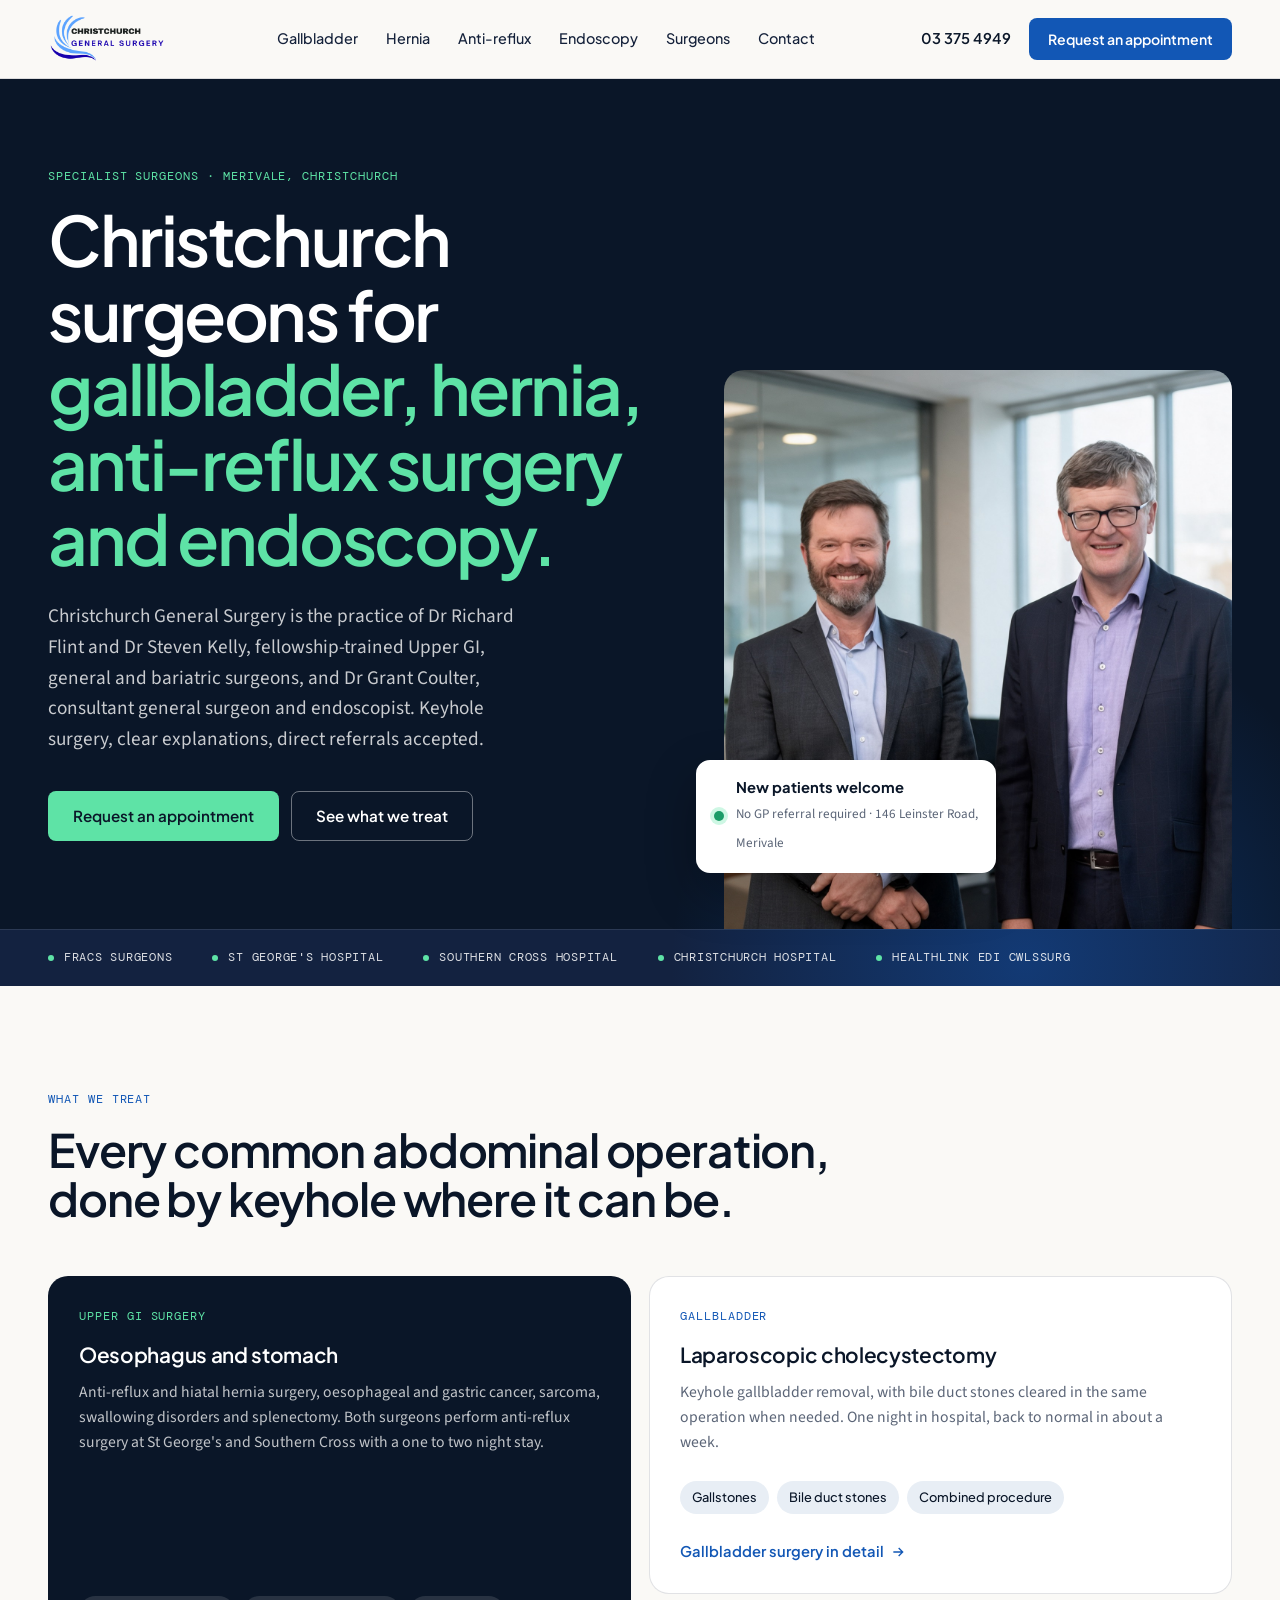
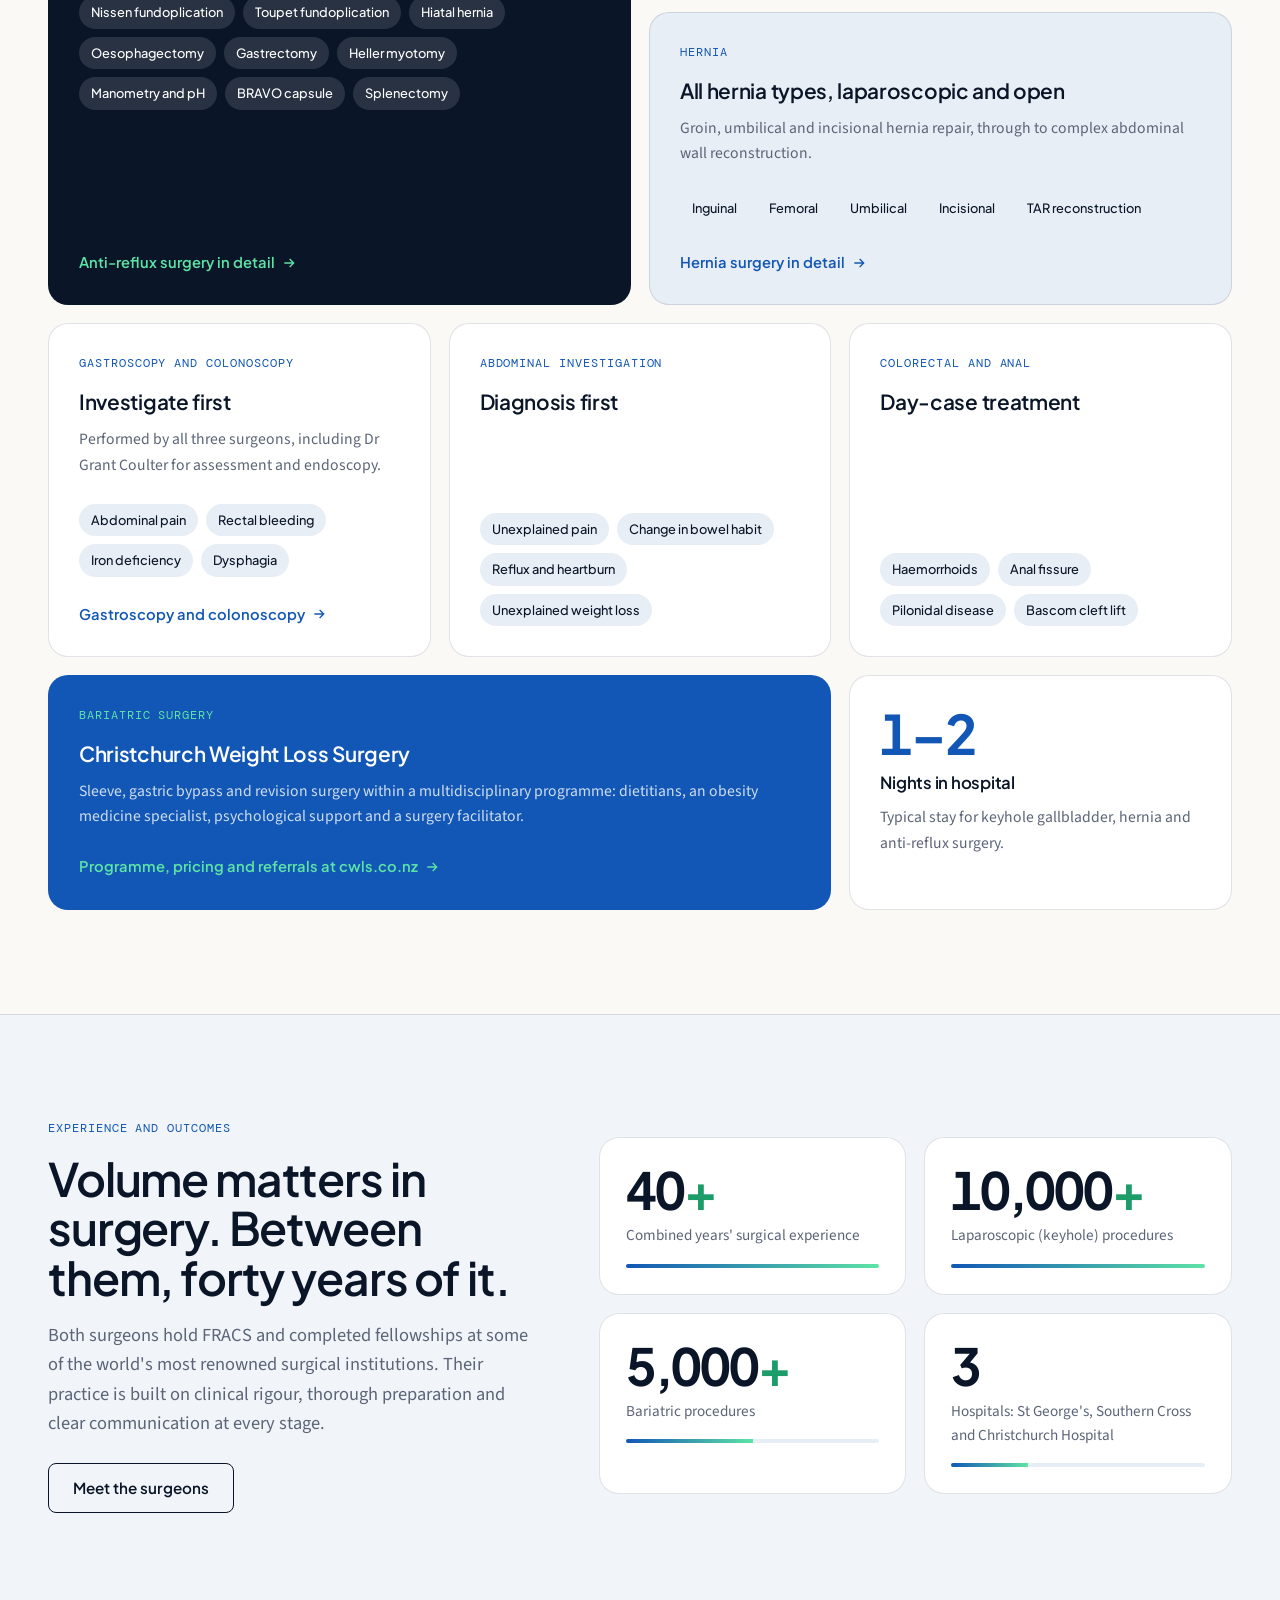
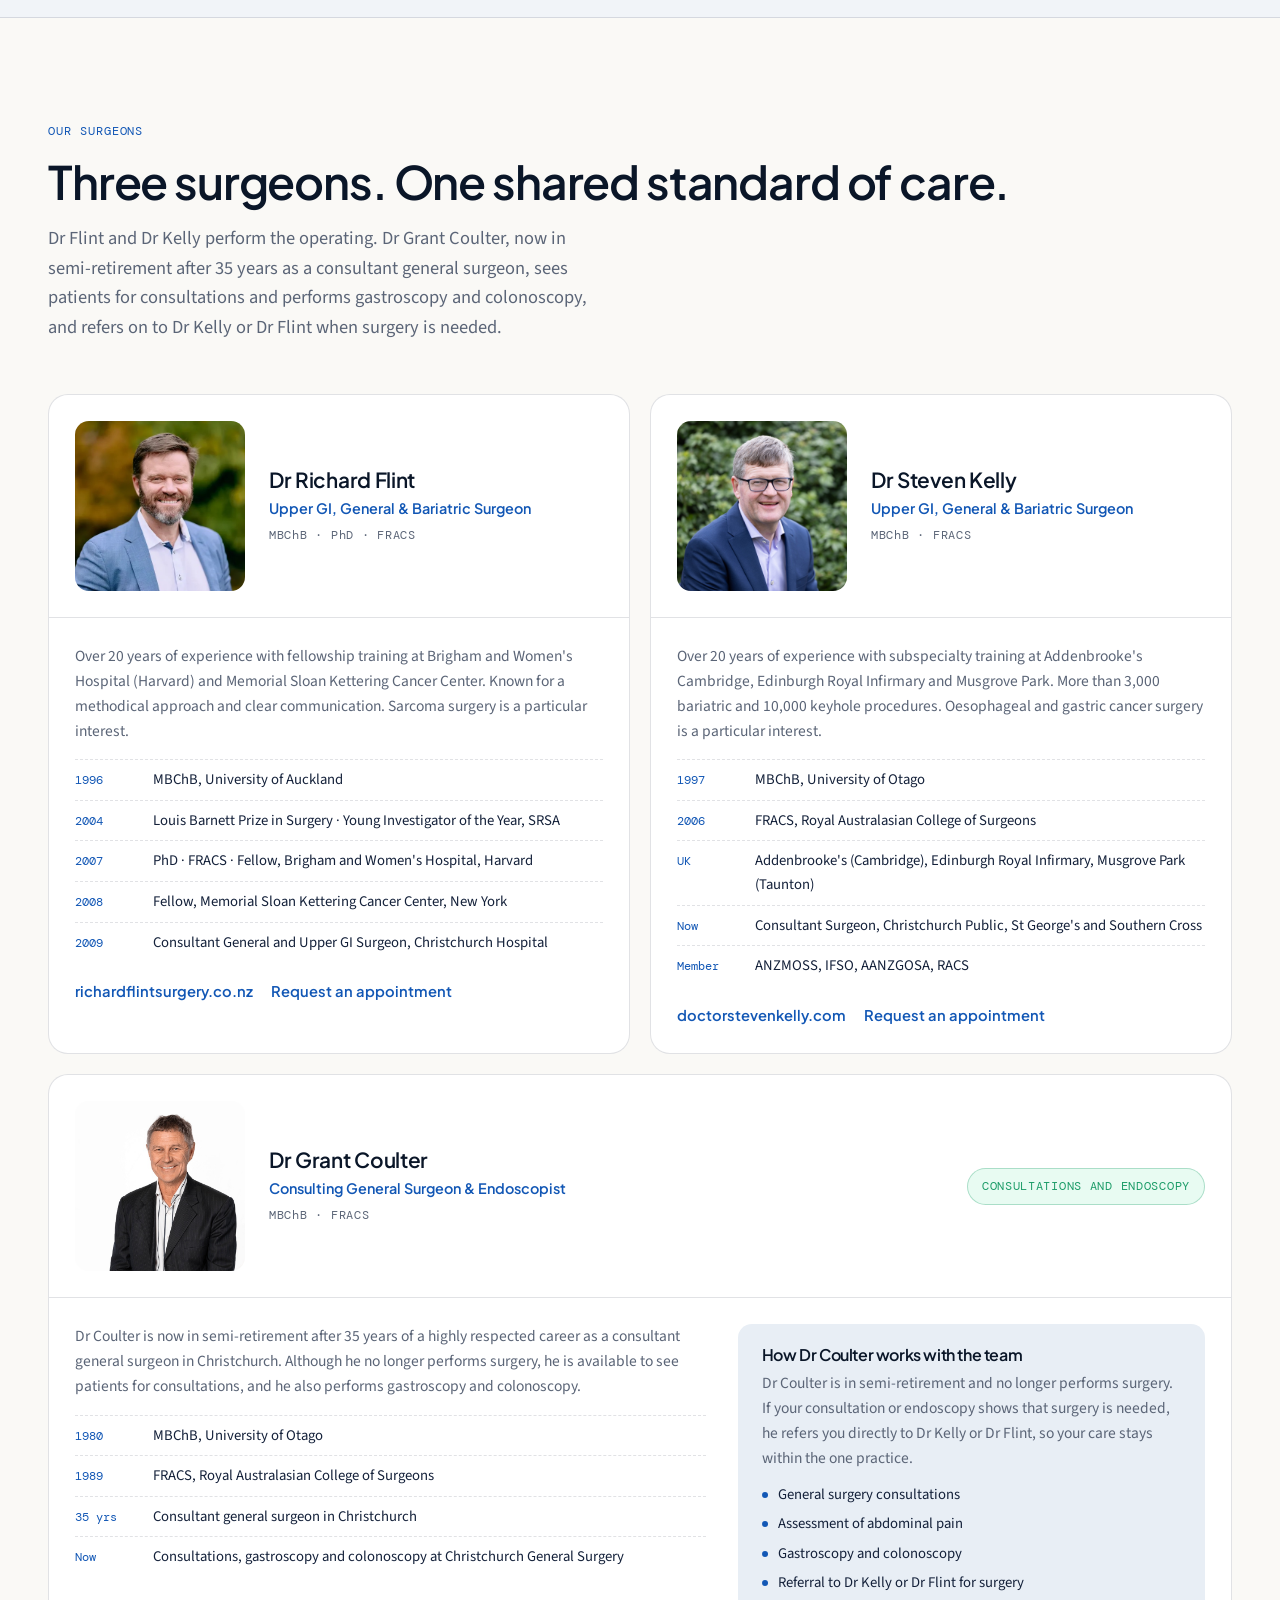
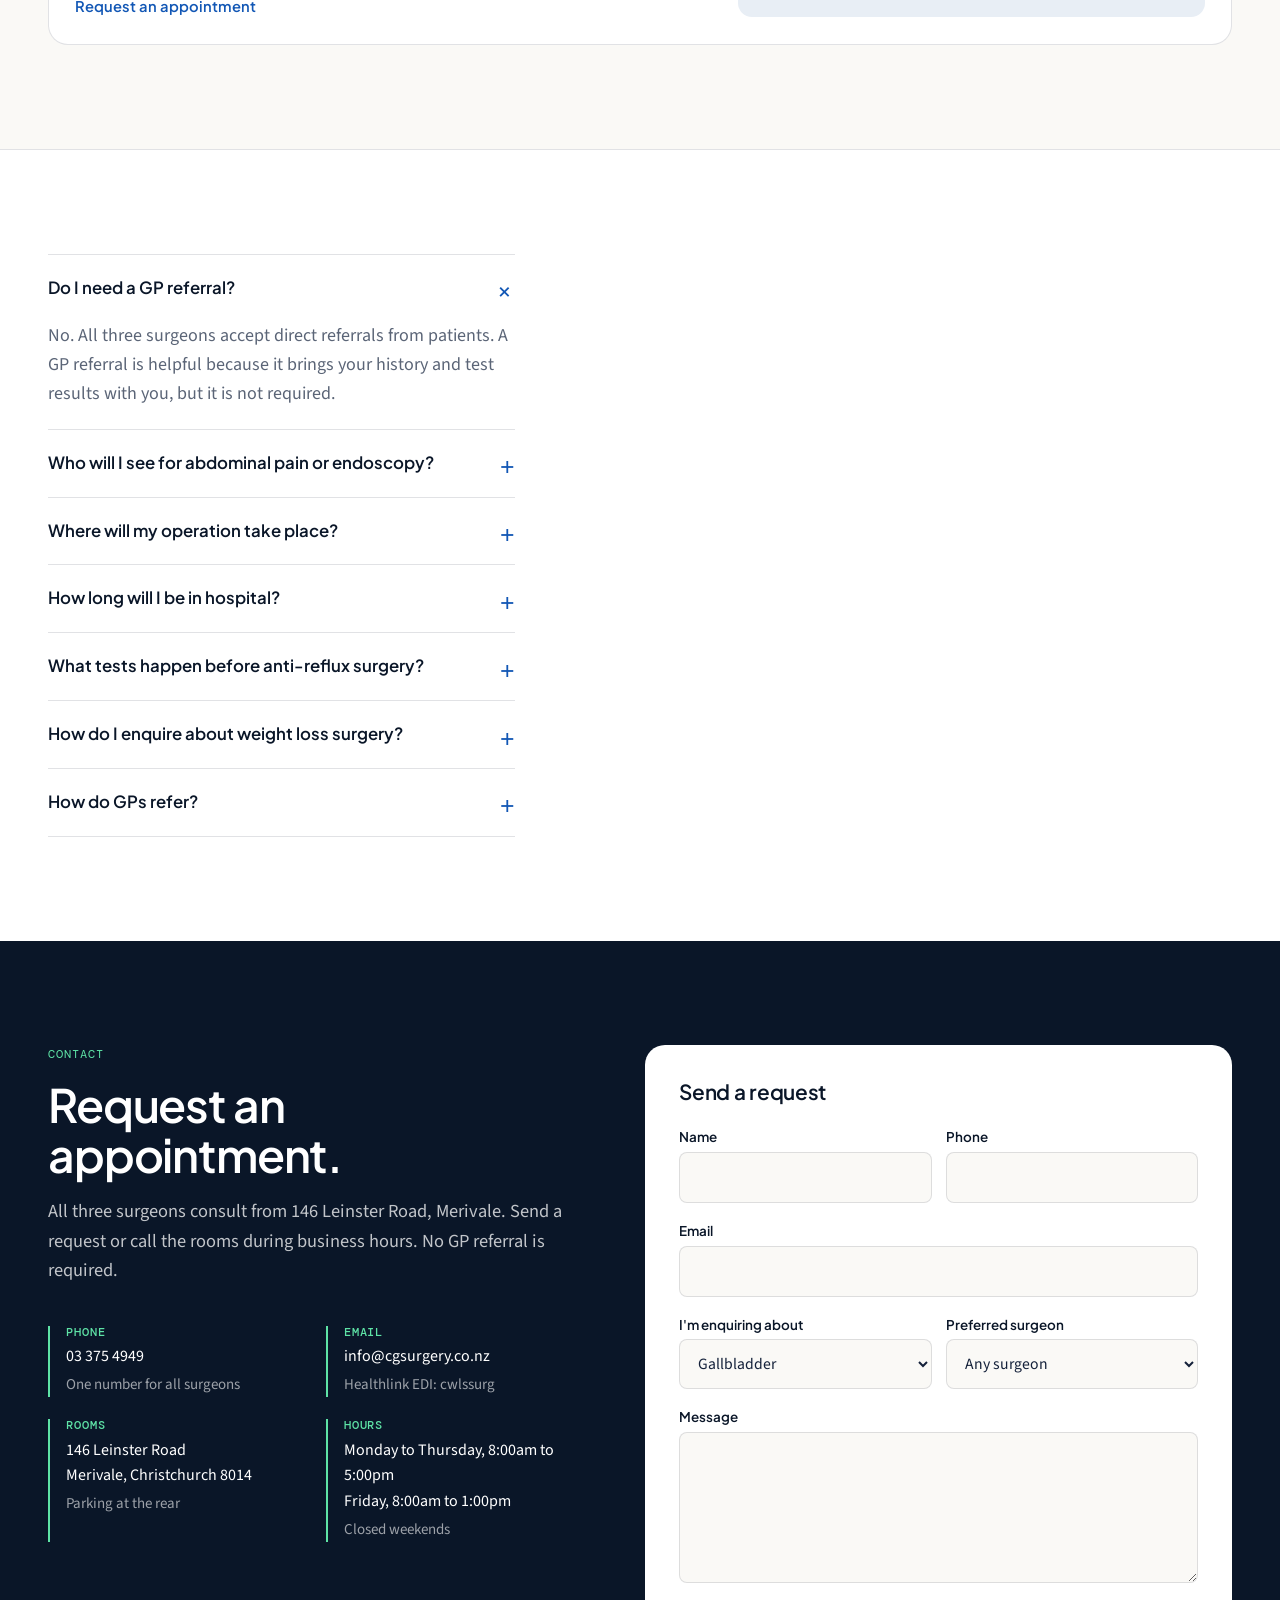
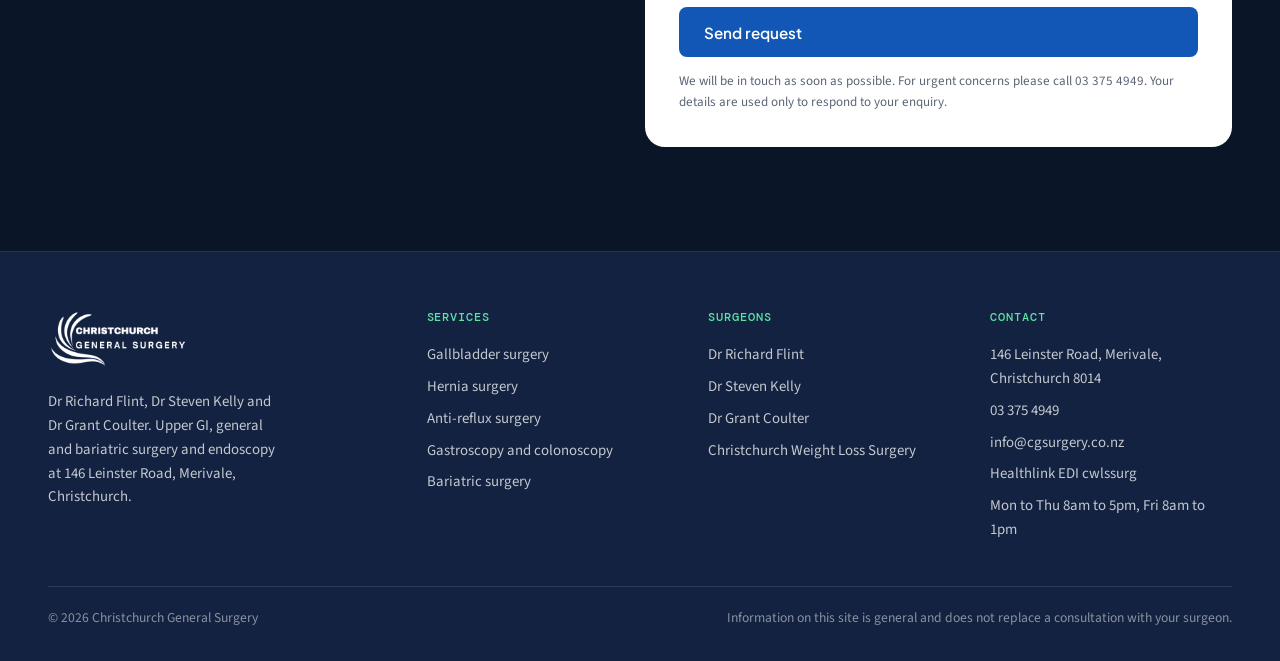
==== commit 76540dcb: "Dr Flint title: Upper GI, General and Bariatric Surgeon Co-Authored-By: Claude Fable 5.1 <noreply@an" ====
--- a/index.html
+++ b/index.html
@@ -100,7 +100,7 @@
    "@type": "Physician",
    "@id": "https://christchurchgeneralsurgery.co.nz/#flint",
    "name": "Dr Richard Flint",
-   "jobTitle": "Upper GI and General Surgeon",
+   "jobTitle": "Upper GI, General and Bariatric Surgeon",
    "description": "MBChB, PhD, FRACS. Fellowship-trained at Brigham and Women's Hospital (Harvard) and Memorial Sloan Kettering Cancer Center. Upper GI, general and sarcoma surgery in Christchurch.",
    "image": "https://christchurchgeneralsurgery.co.nz/images/dr-richard-flint-surgeon-christchurch.jpg",
    "url": "https://richardflintsurgery.co.nz",
@@ -422,8 +422,8 @@
     <div class="docs">
       <article class="doc">
         <div class="top">
-          <img src="/images/dr-richard-flint-surgeon-christchurch.jpg" alt="Dr Richard Flint, Upper GI and General Surgeon, Christchurch" width="532" height="466" loading="lazy">
-          <div><h3>Dr Richard Flint</h3><div class="role">Upper GI &amp; General Surgeon</div><div class="quals">MBChB · PhD · FRACS</div></div>
+          <img src="/images/dr-richard-flint-surgeon-christchurch.jpg" alt="Dr Richard Flint, Upper GI, General and Bariatric Surgeon, Christchurch" width="532" height="466" loading="lazy">
+          <div><h3>Dr Richard Flint</h3><div class="role">Upper GI, General &amp; Bariatric Surgeon</div><div class="quals">MBChB · PhD · FRACS</div></div>
         </div>
         <div class="body">
           <p>Over 20 years of experience with fellowship training at Brigham and Women's Hospital (Harvard) and Memorial Sloan Kettering Cancer Center. Known for a methodical approach and clear communication. Sarcoma surgery is a particular interest.</p>
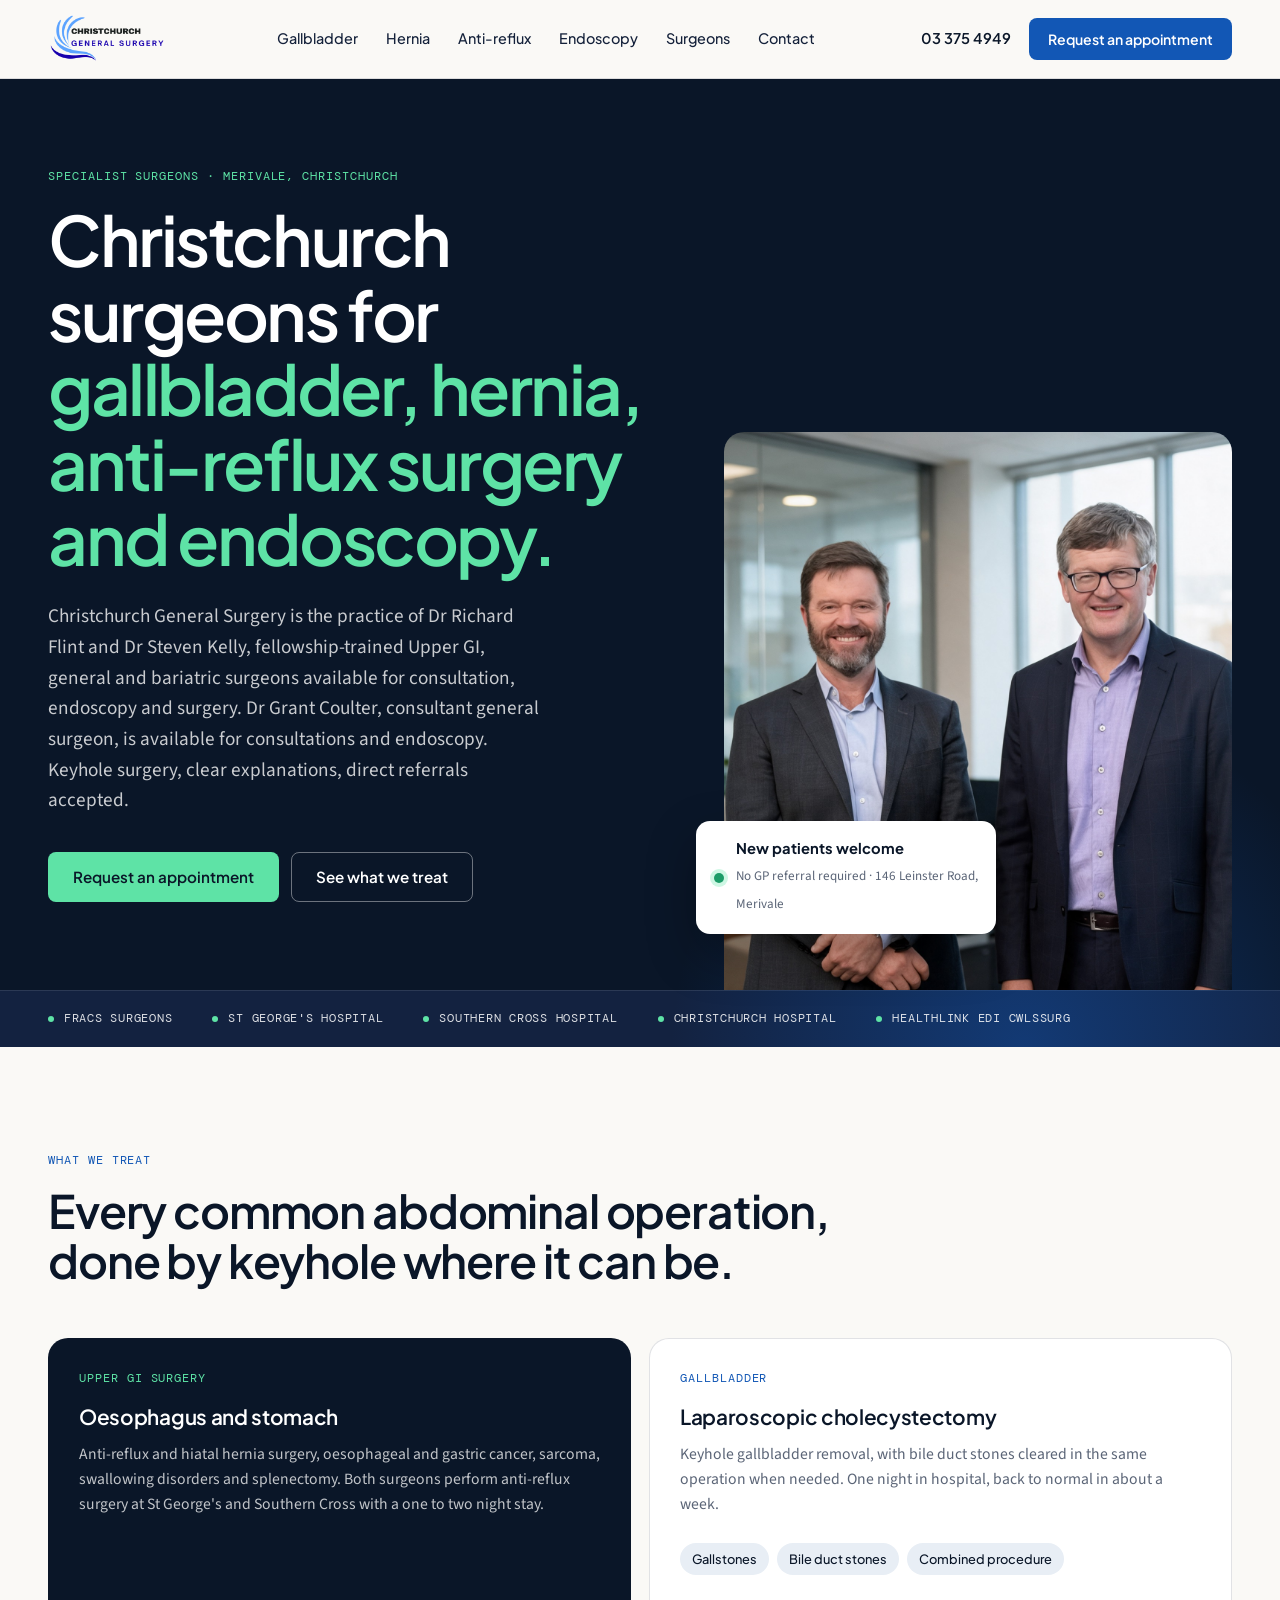
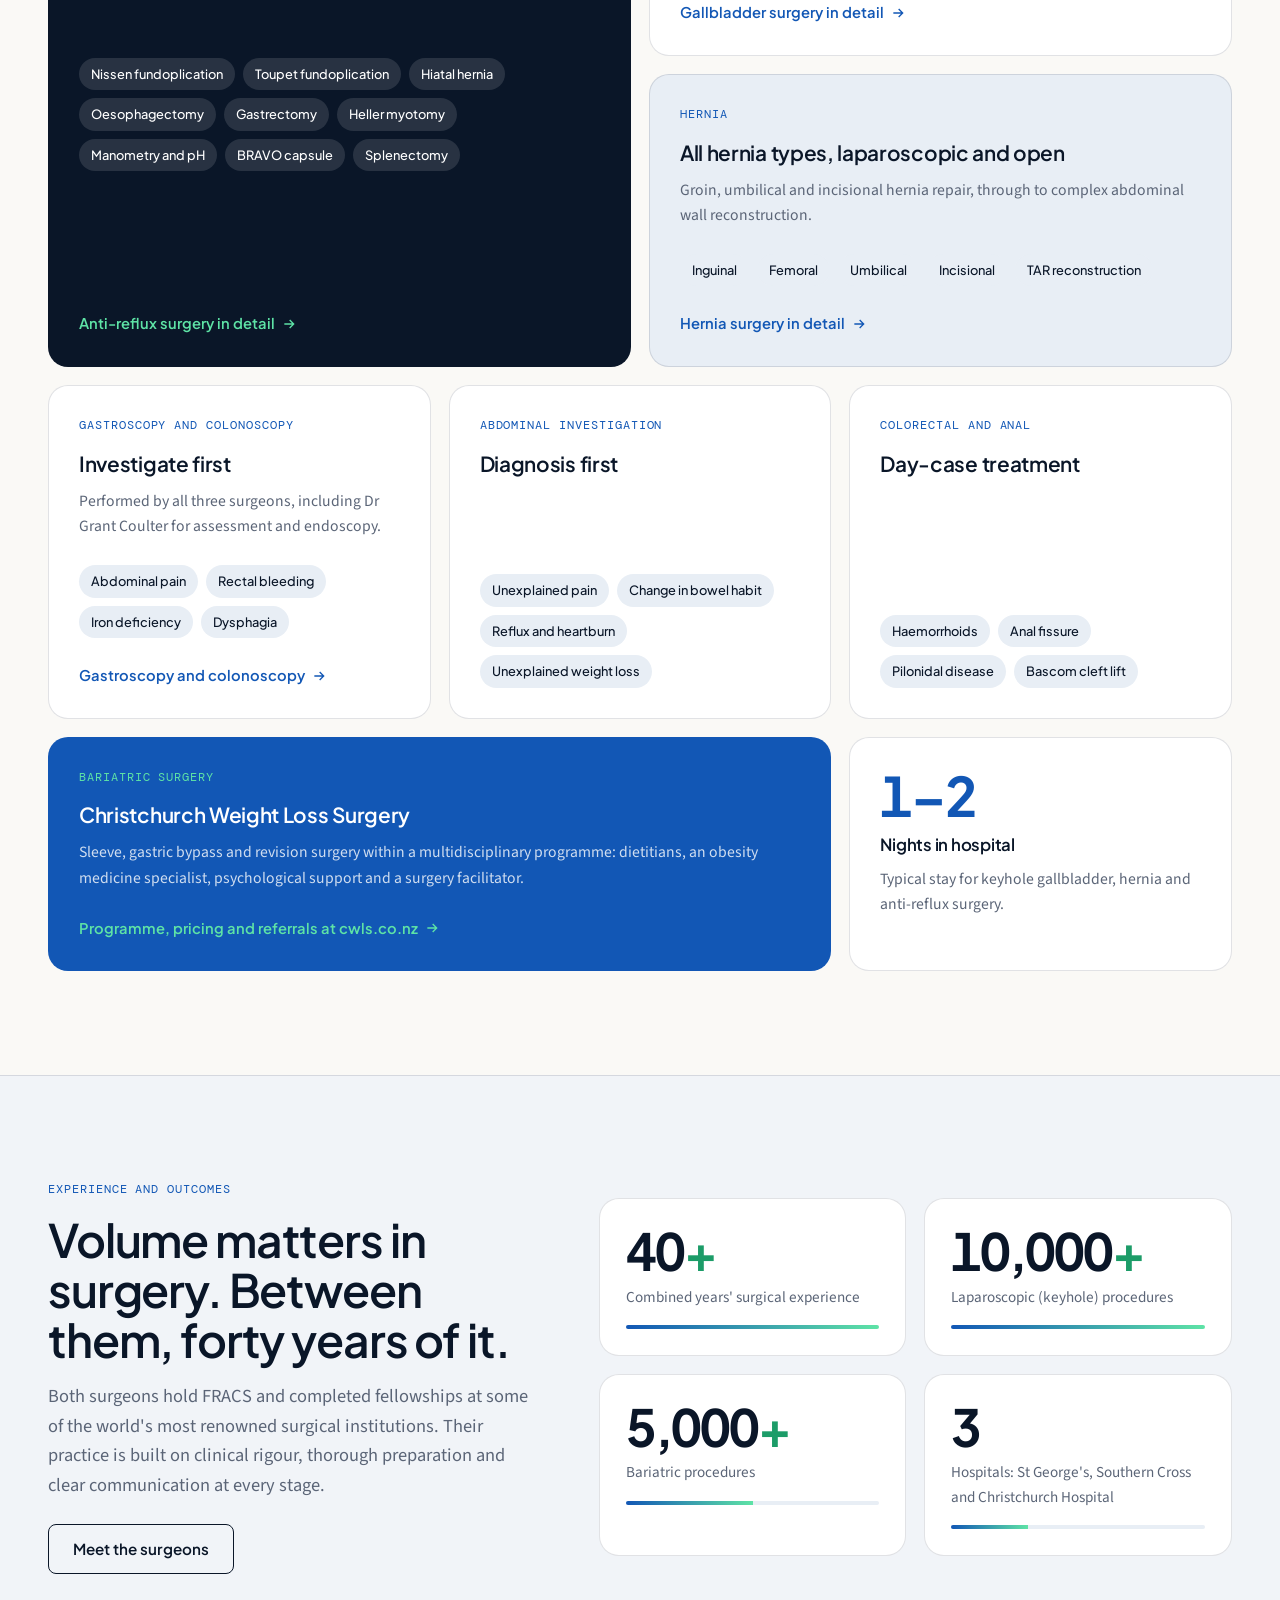
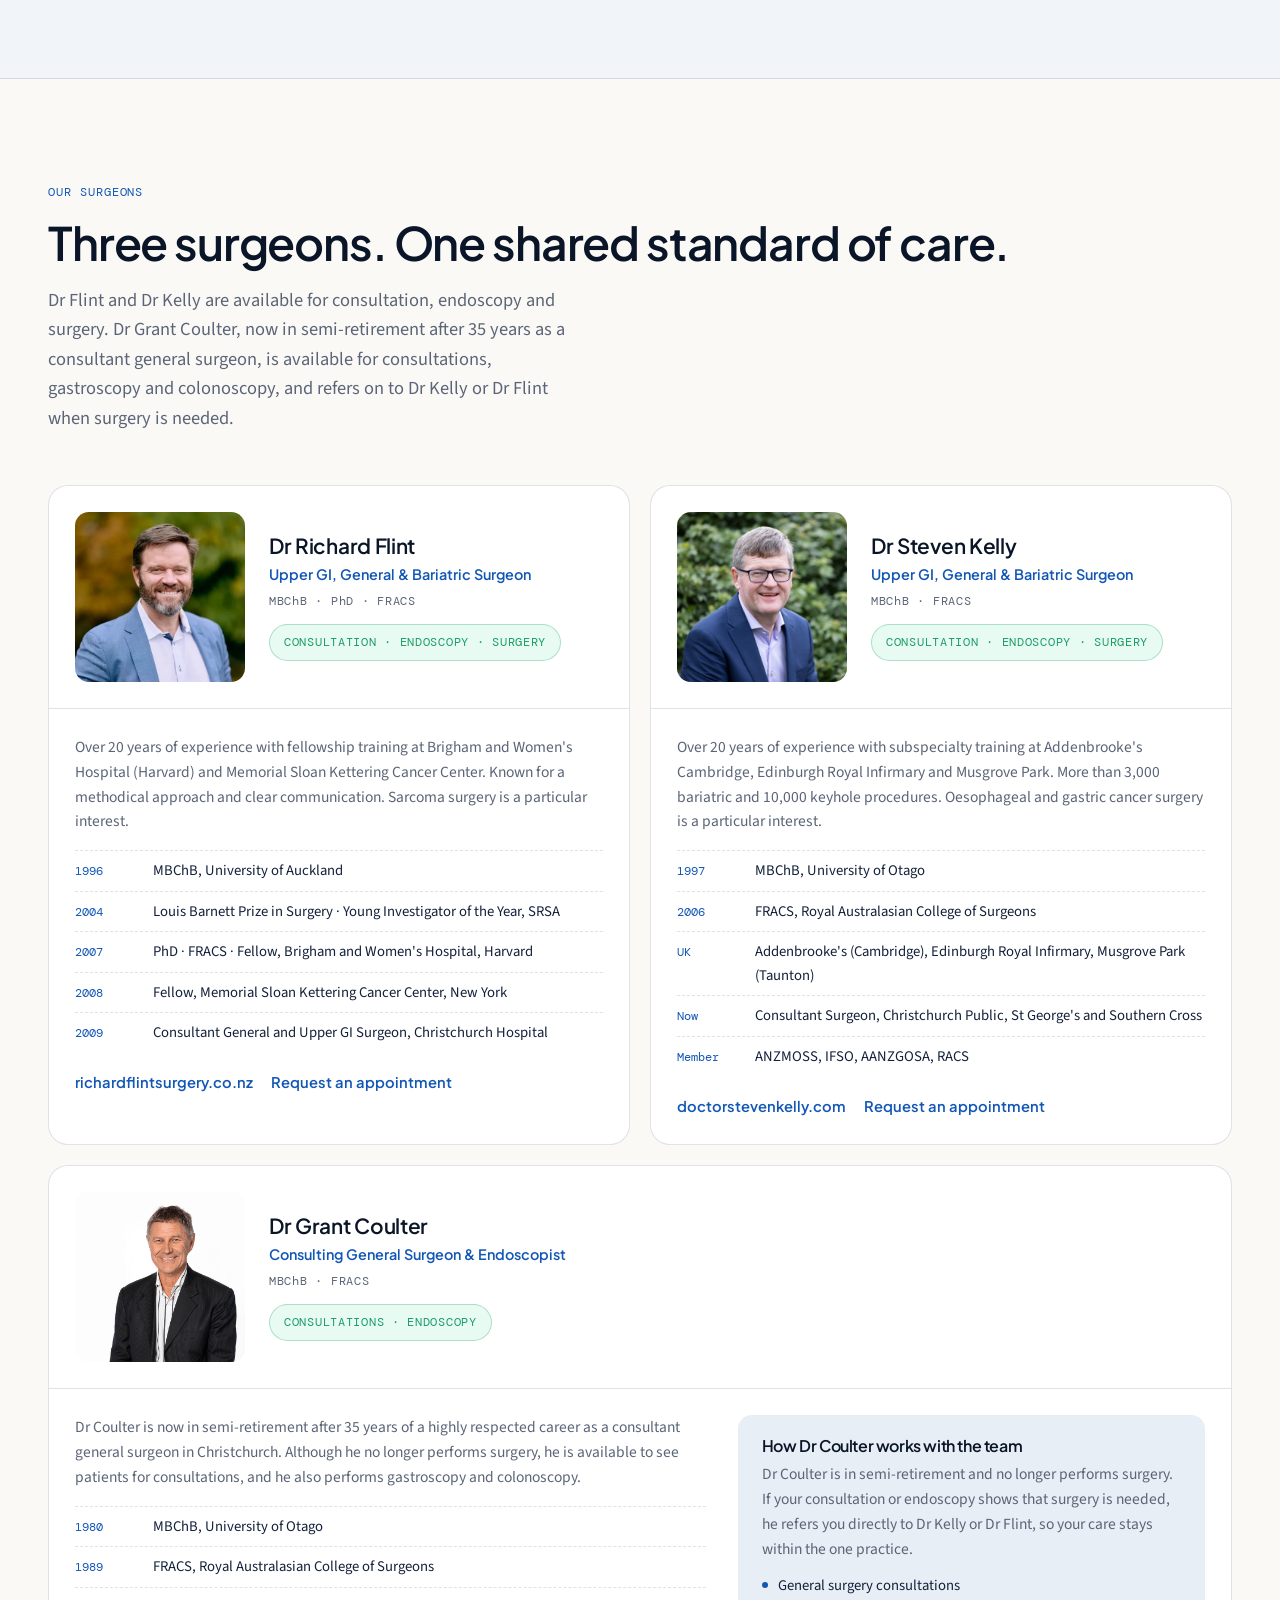
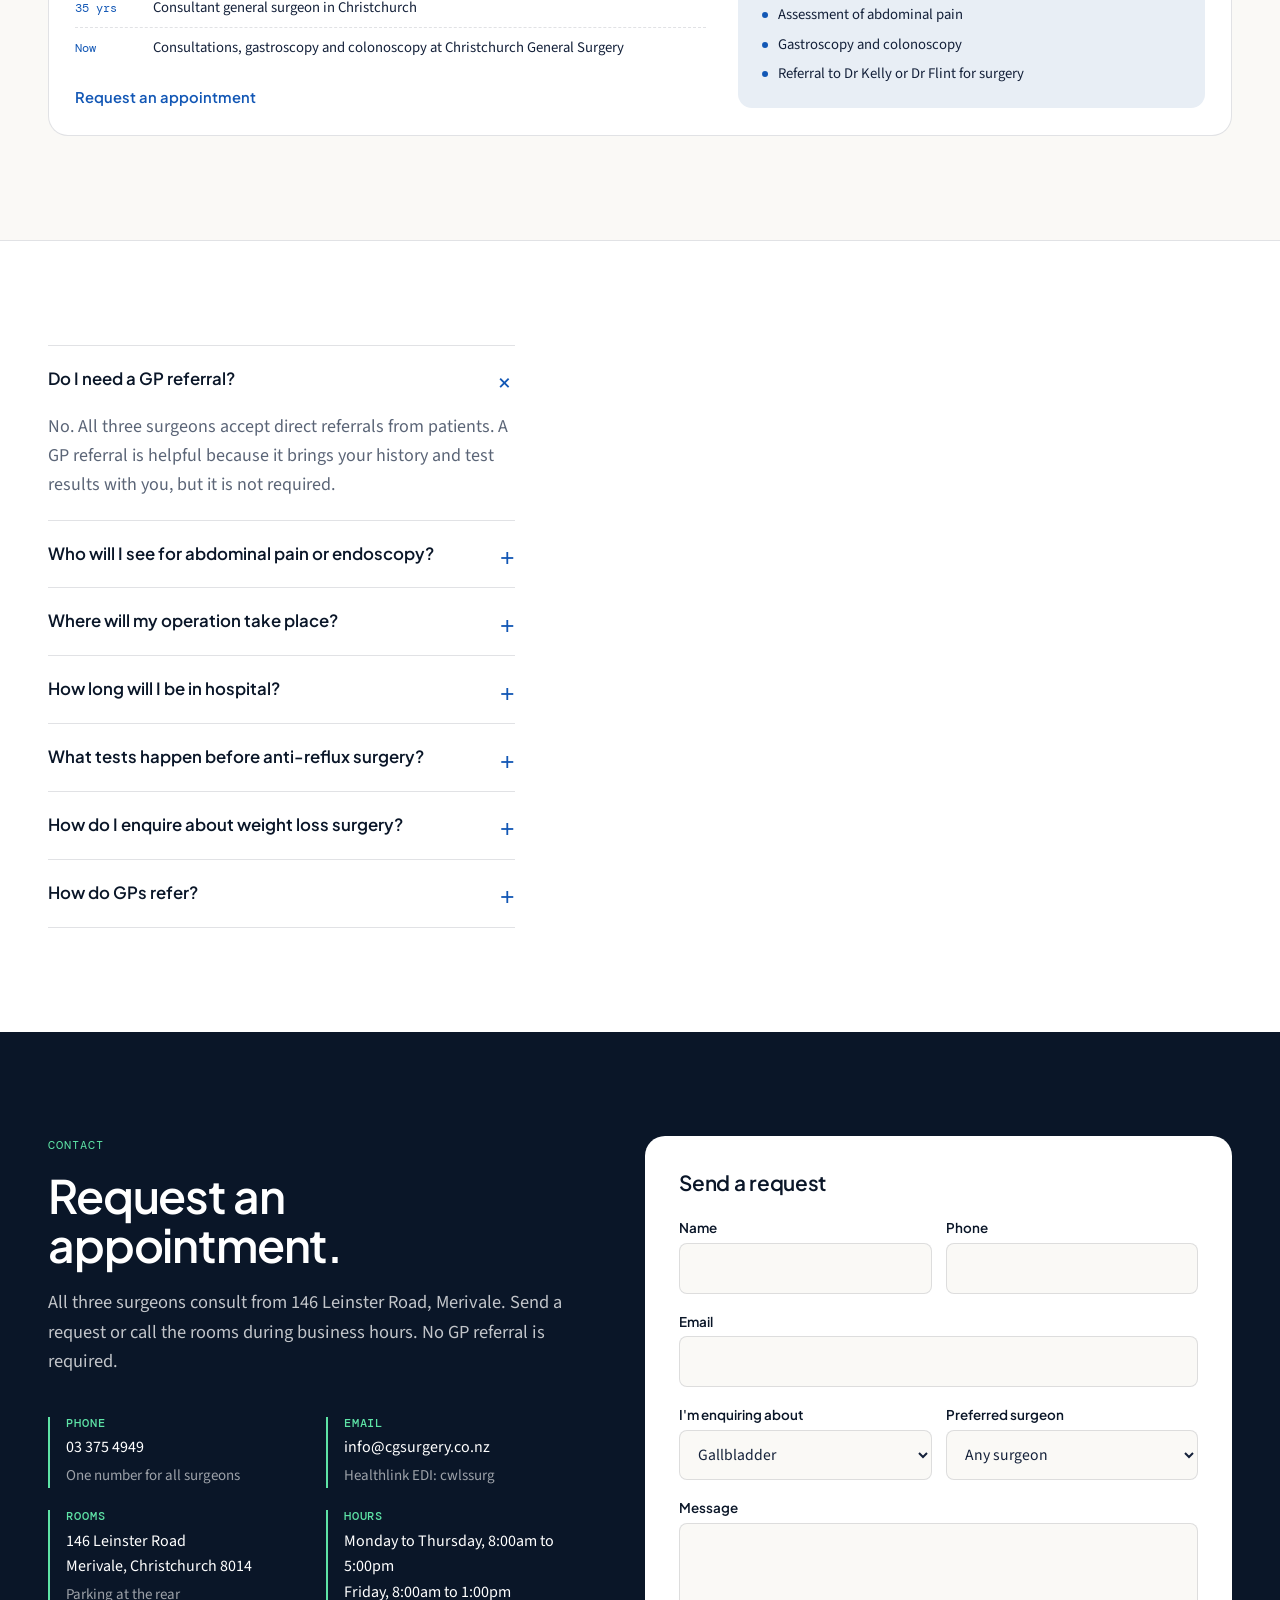
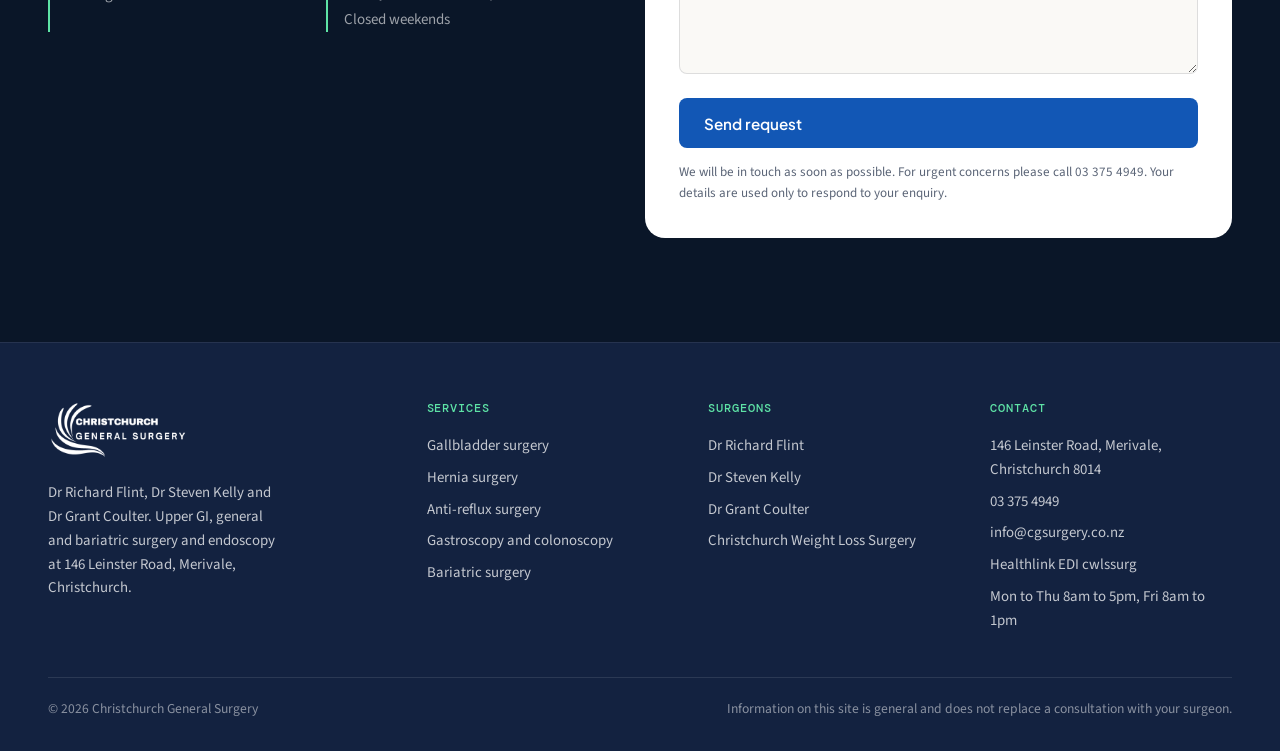
==== commit 01951653: "Clarify who offers consultation, endoscopy and surgery Co-Authored-By: Claude Fable 5.1 <noreply@ant" ====
--- a/index.html
+++ b/index.html
@@ -250,7 +250,7 @@
    "name": "Who will I see for abdominal pain or endoscopy?",
    "acceptedAnswer": {
     "@type": "Answer",
-    "text": "Any of the three surgeons. Dr Grant Coulter, a consultant general surgeon now in semi-retirement after a 35-year career, sees patients for consultations and performs gastroscopy and colonoscopy. He no longer performs surgery, so if surgery is needed he refers you to Dr Kelly or Dr Flint."
+    "text": "Dr Kelly and Dr Flint are available for consultation, endoscopy and surgery. Dr Grant Coulter, a consultant general surgeon now in semi-retirement after a 35-year career, is available for consultations, gastroscopy and colonoscopy. He no longer performs surgery, so if surgery is needed he refers you to Dr Kelly or Dr Flint."
    }
   },
   {
@@ -325,7 +325,7 @@
     <div class="copy">
       <span class="mono">Specialist surgeons · Merivale, Christchurch</span>
       <h1>Christchurch surgeons for <span>gallbladder, hernia, anti-reflux surgery and endoscopy.</span></h1>
-      <p>Christchurch General Surgery is the practice of Dr Richard Flint and Dr Steven Kelly, fellowship-trained Upper GI, general and bariatric surgeons, and Dr Grant Coulter, consultant general surgeon and endoscopist. Keyhole surgery, clear explanations, direct referrals accepted.</p>
+      <p>Christchurch General Surgery is the practice of Dr Richard Flint and Dr Steven Kelly, fellowship-trained Upper GI, general and bariatric surgeons available for consultation, endoscopy and surgery. Dr Grant Coulter, consultant general surgeon, is available for consultations and endoscopy. Keyhole surgery, clear explanations, direct referrals accepted.</p>
       <div class="ctas">
         <a class="btn btn-m" href="#contact">Request an appointment</a>
         <a class="btn btn-w" href="#services">See what we treat</a>
@@ -418,12 +418,12 @@
   <div class="wrap">
     <span class="mono">Our surgeons</span>
     <h2>Three surgeons. One shared standard of care.</h2>
-    <p class="lede" style="margin-top:18px">Dr Flint and Dr Kelly perform the operating. Dr Grant Coulter, now in semi-retirement after 35 years as a consultant general surgeon, sees patients for consultations and performs gastroscopy and colonoscopy, and refers on to Dr Kelly or Dr Flint when surgery is needed.</p>
+    <p class="lede" style="margin-top:18px">Dr Flint and Dr Kelly are available for consultation, endoscopy and surgery. Dr Grant Coulter, now in semi-retirement after 35 years as a consultant general surgeon, is available for consultations, gastroscopy and colonoscopy, and refers on to Dr Kelly or Dr Flint when surgery is needed.</p>
     <div class="docs">
       <article class="doc">
         <div class="top">
           <img src="/images/dr-richard-flint-surgeon-christchurch.jpg" alt="Dr Richard Flint, Upper GI, General and Bariatric Surgeon, Christchurch" width="532" height="466" loading="lazy">
-          <div><h3>Dr Richard Flint</h3><div class="role">Upper GI, General &amp; Bariatric Surgeon</div><div class="quals">MBChB · PhD · FRACS</div></div>
+          <div><h3>Dr Richard Flint</h3><div class="role">Upper GI, General &amp; Bariatric Surgeon</div><div class="quals">MBChB · PhD · FRACS</div><span class="pill">Consultation · endoscopy · surgery</span></div>
         </div>
         <div class="body">
           <p>Over 20 years of experience with fellowship training at Brigham and Women's Hospital (Harvard) and Memorial Sloan Kettering Cancer Center. Known for a methodical approach and clear communication. Sarcoma surgery is a particular interest.</p>
@@ -440,7 +440,7 @@
       <article class="doc">
         <div class="top">
           <img src="/images/dr-steven-kelly-surgeon-christchurch.jpg" alt="Dr Steven Kelly, Upper GI, General and Bariatric Surgeon, Christchurch" width="900" height="900" loading="lazy">
-          <div><h3>Dr Steven Kelly</h3><div class="role">Upper GI, General &amp; Bariatric Surgeon</div><div class="quals">MBChB · FRACS</div></div>
+          <div><h3>Dr Steven Kelly</h3><div class="role">Upper GI, General &amp; Bariatric Surgeon</div><div class="quals">MBChB · FRACS</div><span class="pill">Consultation · endoscopy · surgery</span></div>
         </div>
         <div class="body">
           <p>Over 20 years of experience with subspecialty training at Addenbrooke's Cambridge, Edinburgh Royal Infirmary and Musgrove Park. More than 3,000 bariatric and 10,000 keyhole procedures. Oesophageal and gastric cancer surgery is a particular interest.</p>
@@ -457,8 +457,7 @@
       <article class="doc consult">
         <div class="top">
           <img src="/images/dr-grant-coulter-surgeon-endoscopist-christchurch.jpg" alt="Dr Grant Coulter, Consulting General Surgeon and Endoscopist, Christchurch" width="600" height="600" loading="lazy">
-          <div><h3>Dr Grant Coulter</h3><div class="role">Consulting General Surgeon &amp; Endoscopist</div><div class="quals">MBChB · FRACS</div></div>
-          <span class="pill">Consultations and endoscopy</span>
+          <div><h3>Dr Grant Coulter</h3><div class="role">Consulting General Surgeon &amp; Endoscopist</div><div class="quals">MBChB · FRACS</div><span class="pill">Consultations · endoscopy</span></div>
         </div>
         <div class="body">
           <div>
@@ -486,7 +485,7 @@
   <div class="wrap">
     <div>
       <details open><summary>Do I need a GP referral?</summary><p>No. All three surgeons accept direct referrals from patients. A GP referral is helpful because it brings your history and test results with you, but it is not required.</p></details>
-      <details><summary>Who will I see for abdominal pain or endoscopy?</summary><p>Any of the three surgeons. Dr Grant Coulter, a consultant general surgeon now in semi-retirement after a 35-year career, sees patients for consultations and performs gastroscopy and colonoscopy. He no longer performs surgery, so if surgery is needed he refers you to Dr Kelly or Dr Flint.</p></details>
+      <details><summary>Who will I see for abdominal pain or endoscopy?</summary><p>Dr Kelly and Dr Flint are available for consultation, endoscopy and surgery. Dr Grant Coulter, a consultant general surgeon now in semi-retirement after a 35-year career, is available for consultations, gastroscopy and colonoscopy. He no longer performs surgery, so if surgery is needed he refers you to Dr Kelly or Dr Flint.</p></details>
       <details><summary>Where will my operation take place?</summary><p>Private surgery is performed at St George's Hospital and Southern Cross Hospital in Christchurch. Both operating surgeons also work in the public system at Christchurch Hospital.</p></details>
       <details><summary>How long will I be in hospital?</summary><p>Keyhole gallbladder surgery is usually one night. Anti-reflux and hiatal hernia surgery is usually one to two nights, with a return to work in about two weeks.</p></details>
       <details><summary>What tests happen before anti-reflux surgery?</summary><p>Preoperative testing typically includes gastroscopy. Oesophageal pH testing and manometry are arranged when clinically indicated.</p></details>
--- a/css/site.css
+++ b/css/site.css
@@ -103,8 +103,7 @@
 .tl li span{font-family:var(--mono);font-size:.76rem;color:var(--blue);padding-top:3px}
 .doc .acts{display:flex;gap:18px;margin-top:18px;flex-wrap:wrap}
 .doc.consult{grid-column:1/-1}
-.doc.consult .top{grid-template-columns:170px 1fr auto}
-.doc.consult .top .pill{font-family:var(--mono);font-size:.74rem;letter-spacing:.06em;text-transform:uppercase;color:var(--mint-d);background:rgba(94,227,166,.14);border:1px solid rgba(28,156,104,.3);border-radius:999px;padding:8px 14px;white-space:nowrap}
+.doc .top .pill{display:inline-block;margin-top:12px;font-family:var(--mono);font-size:.74rem;letter-spacing:.06em;text-transform:uppercase;color:var(--mint-d);background:rgba(94,227,166,.14);border:1px solid rgba(28,156,104,.3);border-radius:999px;padding:8px 14px;white-space:nowrap}
 .doc.consult .body{display:grid;grid-template-columns:1.35fr 1fr;gap:32px;align-items:start}
 .note{background:var(--pale);border-radius:14px;padding:22px 24px}
 .note h4{font-size:1rem;margin-bottom:8px}
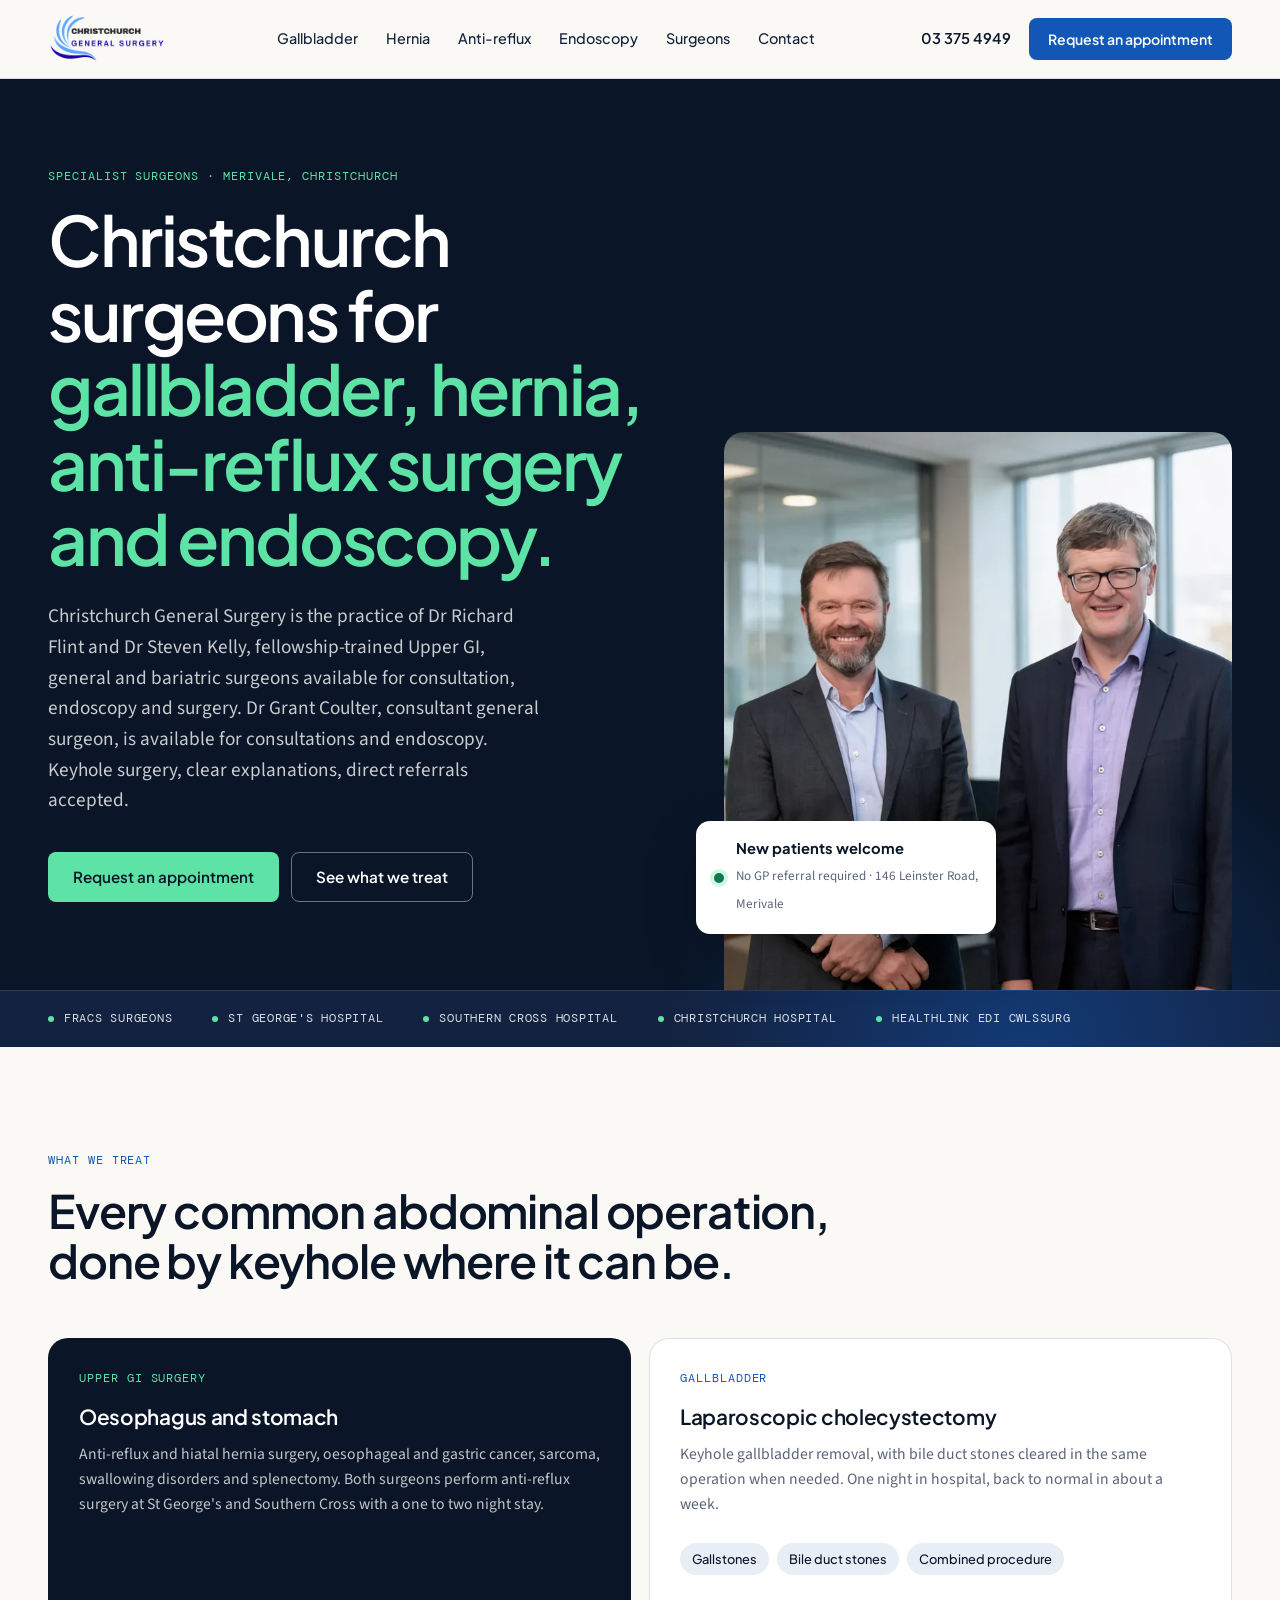
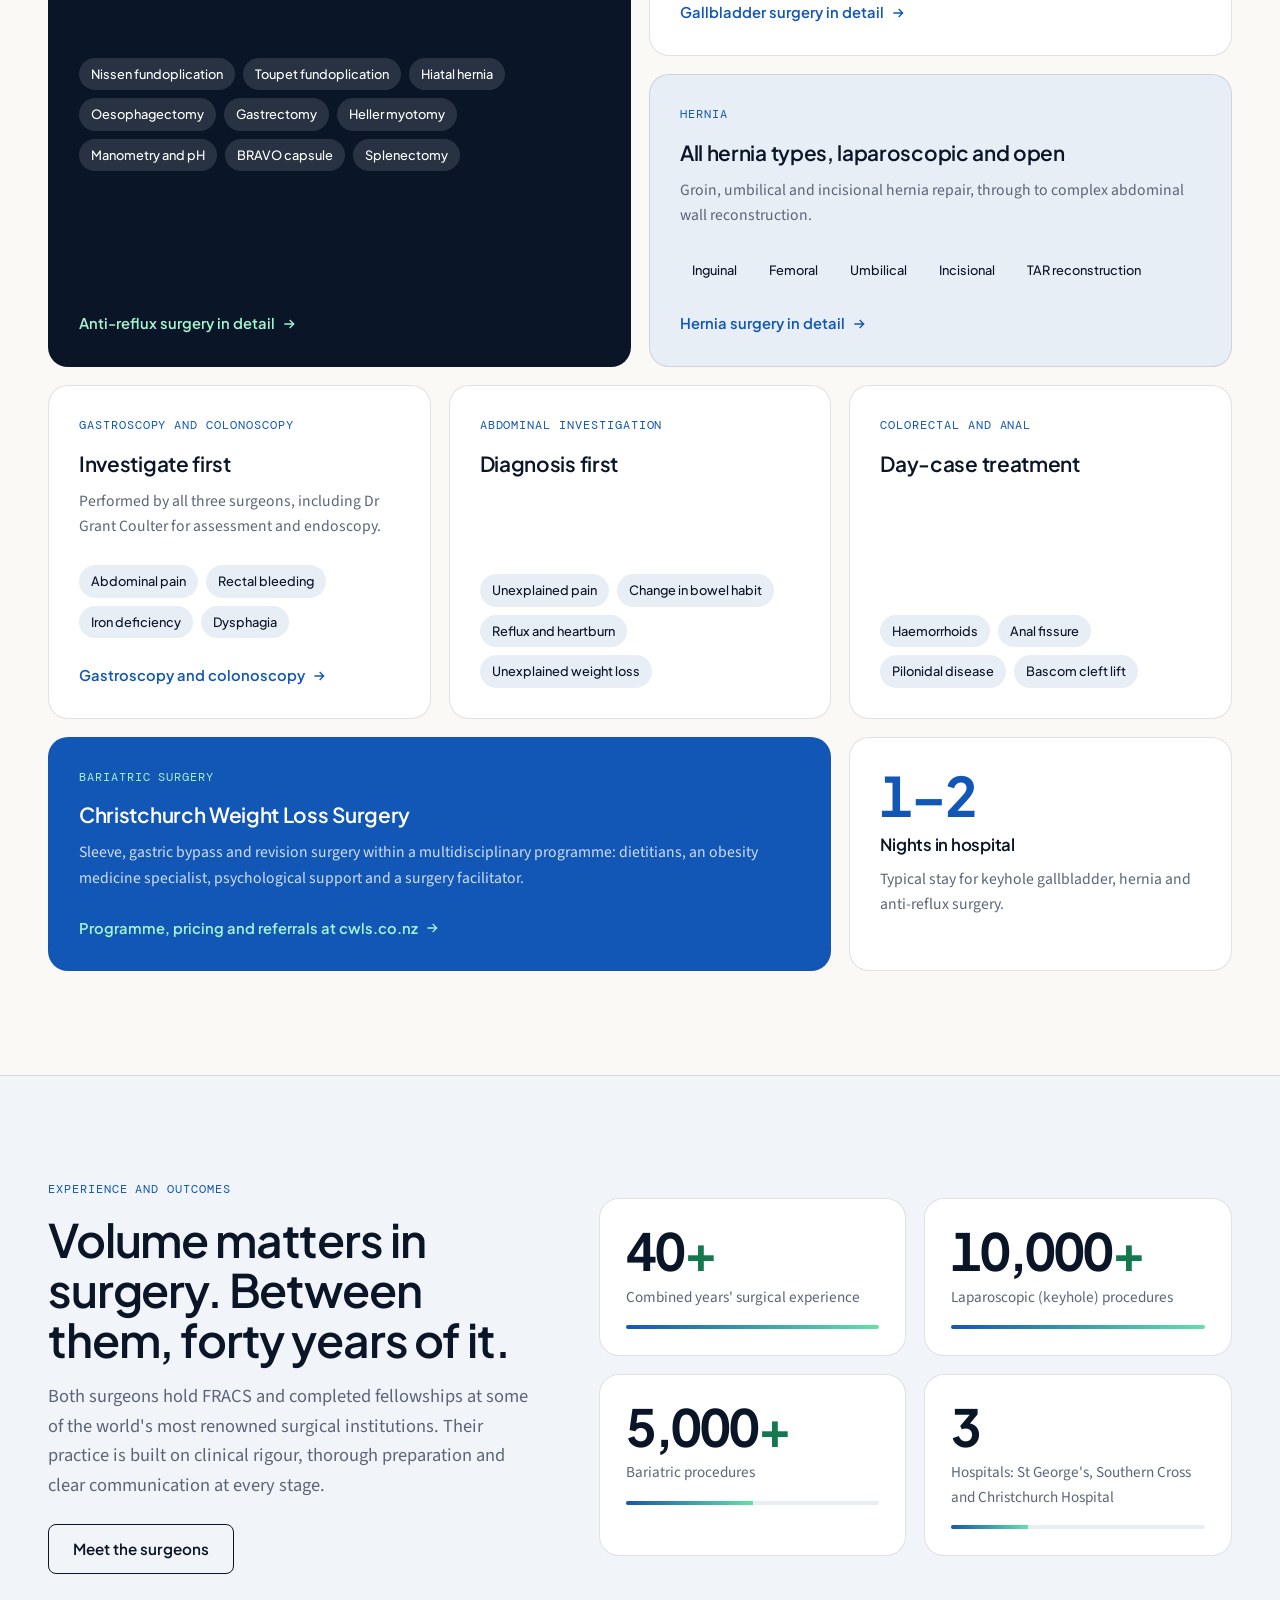
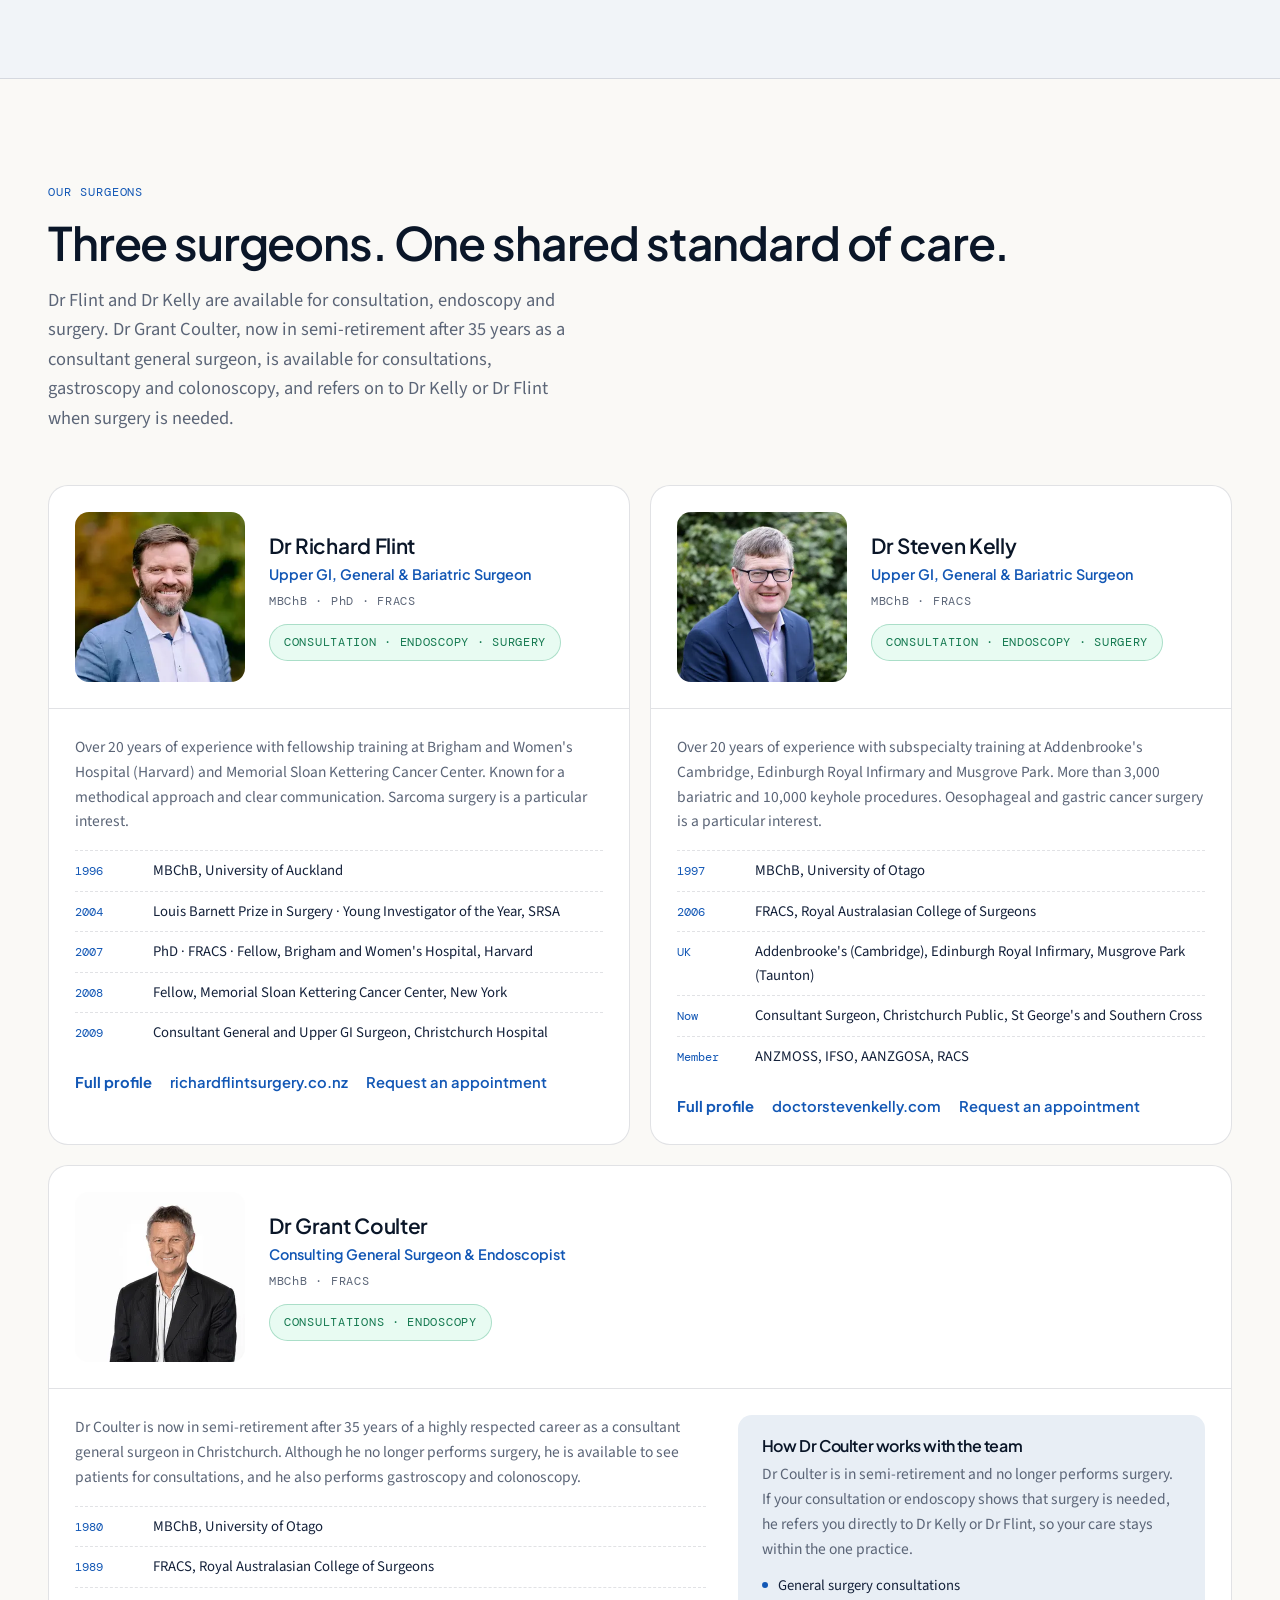
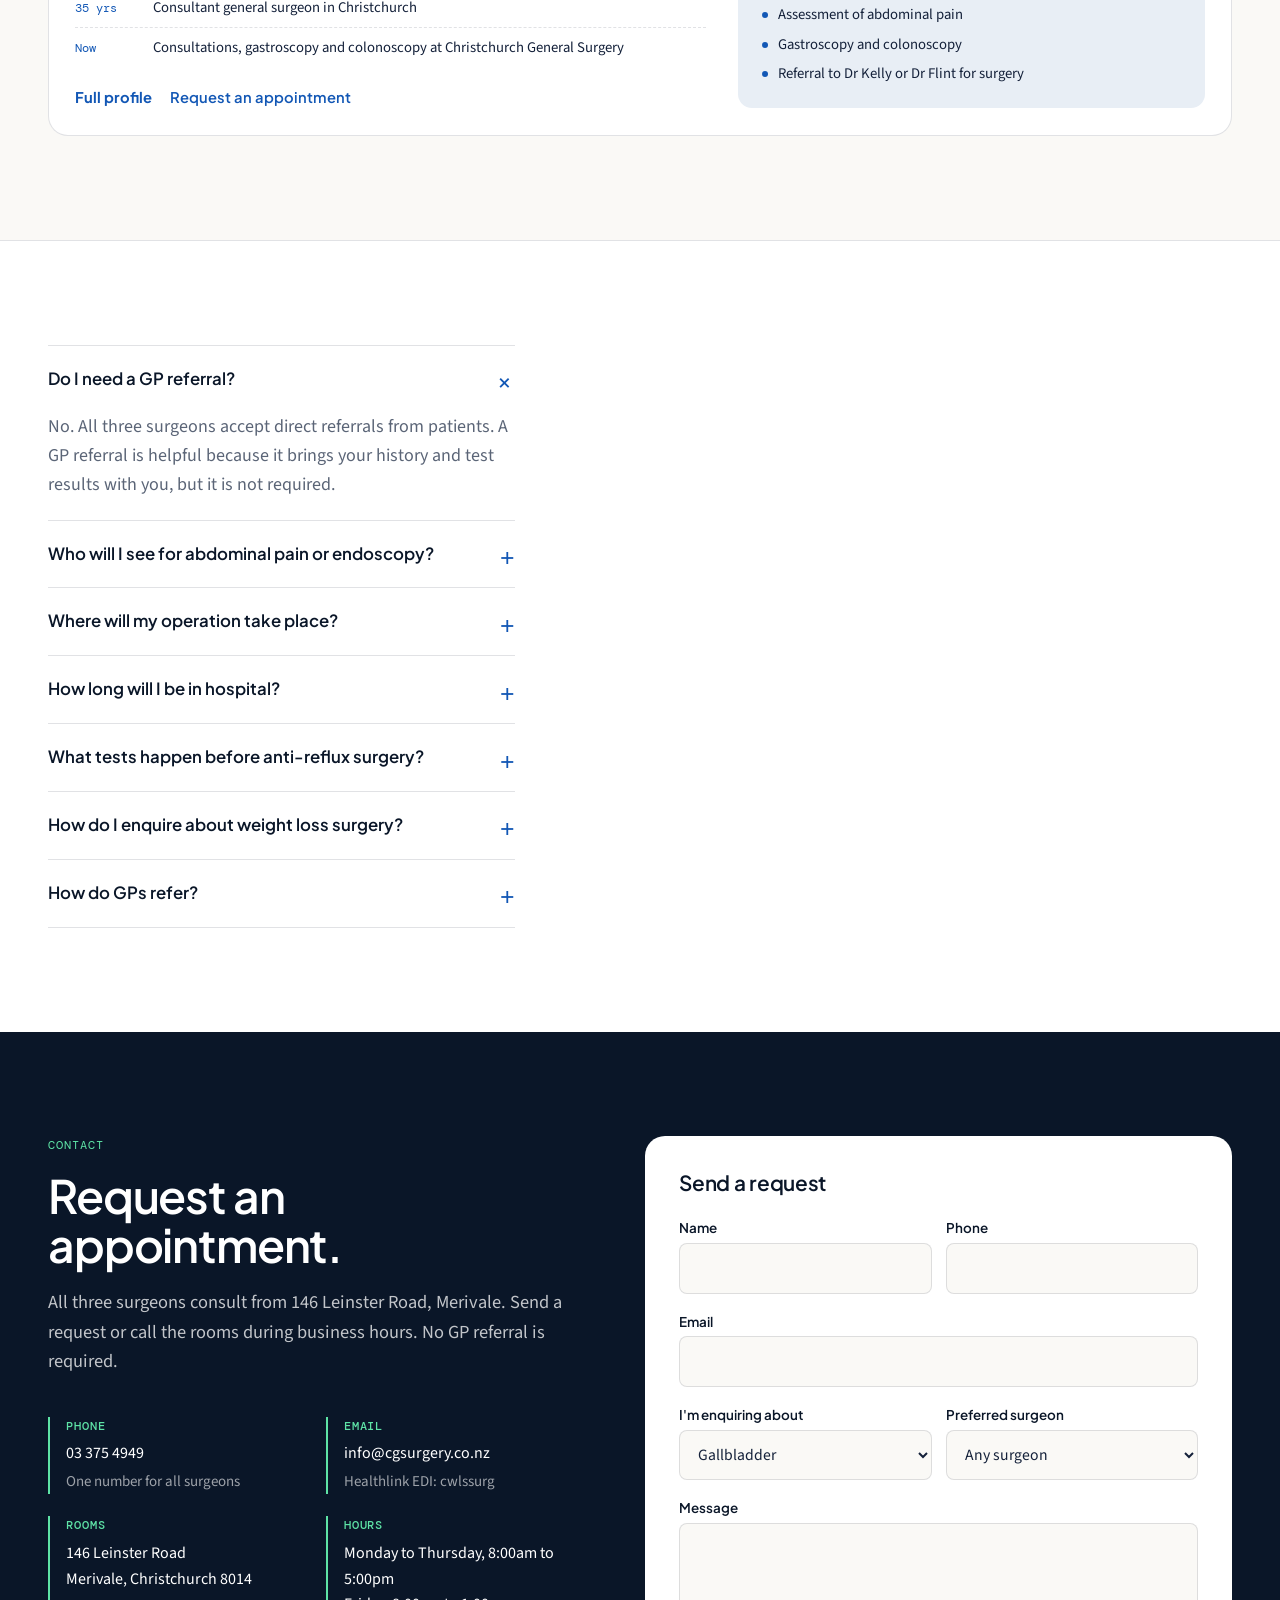
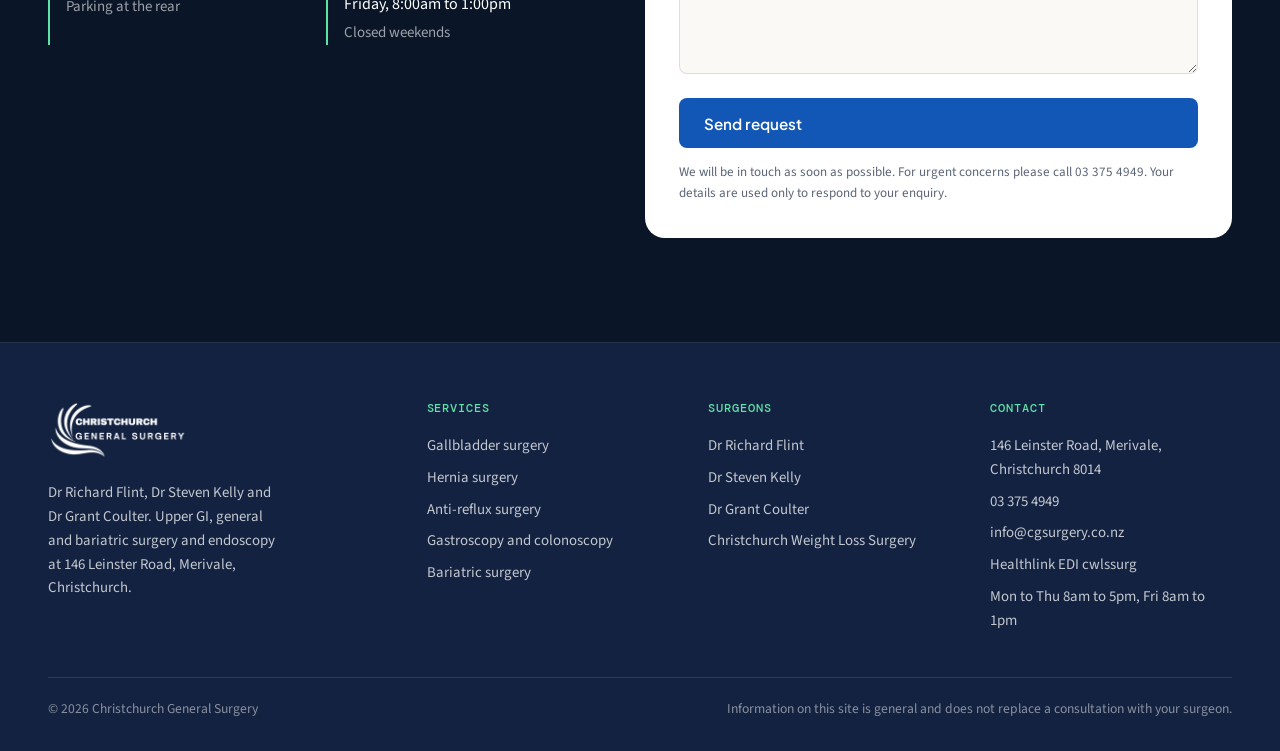
==== commit 89b88fd3: "Homepage, sitemap, llms.txt and Netlify config updates" ====
--- a/index.html
+++ b/index.html
@@ -36,11 +36,10 @@
 window.CGS_ADS_CONVERSION_LABEL='76OHCMGIzs4cEKjw5ptE';
 if(window.CGS_ADS_ID){gtag('config',window.CGS_ADS_ID,{allow_enhanced_conversions:true});}
 </script>
-<link rel="preconnect" href="https://fonts.googleapis.com">
-<link rel="preconnect" href="https://fonts.gstatic.com" crossorigin>
-<link href="https://fonts.googleapis.com/css2?family=Plus+Jakarta+Sans:wght@400;500;600;700&family=Source+Sans+3:wght@400;500;600&family=DM+Mono:wght@400;500&display=swap" rel="stylesheet">
+<link rel="preload" href="/fonts/plus-jakarta-sans.woff2" as="font" type="font/woff2" crossorigin>
+<link rel="preload" href="/fonts/source-sans-3.woff2" as="font" type="font/woff2" crossorigin>
 <link rel="stylesheet" href="/css/site.css">
-<link rel="preload" as="image" href="/images/dr-flint-dr-kelly-christchurch-general-surgery.jpg" fetchpriority="high">
+<link rel="preload" as="image" href="/images/dr-flint-dr-kelly-christchurch-general-surgery-800.webp" imagesrcset="/images/dr-flint-dr-kelly-christchurch-general-surgery-480.webp 480w, /images/dr-flint-dr-kelly-christchurch-general-surgery-800.webp 800w, /images/dr-flint-dr-kelly-christchurch-general-surgery-1100.webp 1100w" imagesizes="(max-width:980px) calc(100vw - 56px), 540px" fetchpriority="high">
 <script type="application/ld+json">{
  "@context": "https://schema.org",
  "@type": [
@@ -103,7 +102,8 @@
    "jobTitle": "Upper GI, General and Bariatric Surgeon",
    "description": "MBChB, PhD, FRACS. Fellowship-trained at Brigham and Women's Hospital (Harvard) and Memorial Sloan Kettering Cancer Center. Upper GI, general and sarcoma surgery in Christchurch.",
    "image": "https://christchurchgeneralsurgery.co.nz/images/dr-richard-flint-surgeon-christchurch.jpg",
-   "url": "https://richardflintsurgery.co.nz",
+   "url": "https://christchurchgeneralsurgery.co.nz/dr-richard-flint/",
+   "sameAs": ["https://richardflintsurgery.co.nz"],
    "worksFor": {
     "@id": "https://christchurchgeneralsurgery.co.nz/#organization"
    },
@@ -133,7 +133,8 @@
    "jobTitle": "Upper GI, General and Bariatric Surgeon",
    "description": "MBChB, FRACS. Subspecialty training at Addenbrooke's Hospital Cambridge, Edinburgh Royal Infirmary and Musgrove Park Hospital. Upper GI, general and bariatric surgery in Christchurch.",
    "image": "https://christchurchgeneralsurgery.co.nz/images/dr-steven-kelly-surgeon-christchurch.jpg",
-   "url": "https://doctorstevenkelly.com",
+   "url": "https://christchurchgeneralsurgery.co.nz/dr-steven-kelly/",
+   "sameAs": ["https://doctorstevenkelly.com"],
    "worksFor": {
     "@id": "https://christchurchgeneralsurgery.co.nz/#organization"
    },
@@ -166,7 +167,7 @@
    "jobTitle": "Consulting General Surgeon and Endoscopist",
    "description": "MBChB, FRACS. Consultant general surgeon now in semi-retirement after a highly respected 35-year career in Christchurch. Available for consultations, assessment of abdominal pain, gastroscopy and colonoscopy. No longer performs surgery; refers to Dr Kelly or Dr Flint when surgery is needed.",
    "image": "https://christchurchgeneralsurgery.co.nz/images/dr-grant-coulter-surgeon-endoscopist-christchurch.jpg",
-   "url": "https://christchurchgeneralsurgery.co.nz/#surgeons",
+   "url": "https://christchurchgeneralsurgery.co.nz/dr-grant-coulter/",
    "worksFor": {
     "@id": "https://christchurchgeneralsurgery.co.nz/#organization"
    },
@@ -302,7 +303,7 @@
 
 <nav class="nav" aria-label="Primary">
   <div class="wrap">
-    <a class="brand" href="/" aria-label="Christchurch General Surgery home"><img src="/images/cgs-logo.png" alt="Christchurch General Surgery" width="820" height="360"></a>
+    <a class="brand" href="/" aria-label="Christchurch General Surgery home"><img src="/images/cgs-logo-300.webp" alt="Christchurch General Surgery" width="300" height="132"></a>
     <button class="menu" type="button" aria-expanded="false" aria-controls="nav-links" aria-label="Open menu"><span></span><span></span><span></span></button>
     <ul id="nav-links">
       <li><a href="/gallbladder-surgery-christchurch/">Gallbladder</a></li>
@@ -332,7 +333,7 @@
       </div>
     </div>
     <div class="pic">
-      <img src="/images/dr-flint-dr-kelly-christchurch-general-surgery.jpg" alt="Dr Richard Flint and Dr Steven Kelly, general surgeons, in the Christchurch General Surgery consulting rooms" width="1500" height="1500" fetchpriority="high">
+      <img src="/images/dr-flint-dr-kelly-christchurch-general-surgery-800.webp" srcset="/images/dr-flint-dr-kelly-christchurch-general-surgery-480.webp 480w, /images/dr-flint-dr-kelly-christchurch-general-surgery-800.webp 800w, /images/dr-flint-dr-kelly-christchurch-general-surgery-1100.webp 1100w" sizes="(max-width:980px) calc(100vw - 56px), 540px" alt="Dr Richard Flint and Dr Steven Kelly, general surgeons, in the Christchurch General Surgery consulting rooms" width="1500" height="1500" fetchpriority="high">
       <div class="badge"><span class="dot"></span><div><b>New patients welcome</b><small>No GP referral required · 146 Leinster Road, Merivale</small></div></div>
     </div>
   </div>
@@ -422,8 +423,8 @@
     <div class="docs">
       <article class="doc">
         <div class="top">
-          <img src="/images/dr-richard-flint-surgeon-christchurch.jpg" alt="Dr Richard Flint, Upper GI, General and Bariatric Surgeon, Christchurch" width="532" height="466" loading="lazy">
-          <div><h3>Dr Richard Flint</h3><div class="role">Upper GI, General &amp; Bariatric Surgeon</div><div class="quals">MBChB · PhD · FRACS</div><span class="pill">Consultation · endoscopy · surgery</span></div>
+          <img src="/images/dr-richard-flint-surgeon-christchurch-532.webp" srcset="/images/dr-richard-flint-surgeon-christchurch-160.webp 160w, /images/dr-richard-flint-surgeon-christchurch-340.webp 340w, /images/dr-richard-flint-surgeon-christchurch-532.webp 532w" sizes="(max-width:980px) calc(100vw - 110px), 170px" alt="Dr Richard Flint, Upper GI, General and Bariatric Surgeon, Christchurch" width="532" height="466" loading="lazy">
+          <div><h3><a href="/dr-richard-flint/">Dr Richard Flint</a></h3><div class="role">Upper GI, General &amp; Bariatric Surgeon</div><div class="quals">MBChB · PhD · FRACS</div><span class="pill">Consultation · endoscopy · surgery</span></div>
         </div>
         <div class="body">
           <p>Over 20 years of experience with fellowship training at Brigham and Women's Hospital (Harvard) and Memorial Sloan Kettering Cancer Center. Known for a methodical approach and clear communication. Sarcoma surgery is a particular interest.</p>
@@ -434,13 +435,13 @@
             <li><span>2008</span>Fellow, Memorial Sloan Kettering Cancer Center, New York</li>
             <li><span>2009</span>Consultant General and Upper GI Surgeon, Christchurch Hospital</li>
           </ul>
-          <div class="acts"><a class="link" href="https://richardflintsurgery.co.nz" target="_blank" rel="noopener">richardflintsurgery.co.nz</a><a class="link" href="#contact">Request an appointment</a></div>
+          <div class="acts"><a class="link profile" href="/dr-richard-flint/">Full profile</a><a class="link" href="https://richardflintsurgery.co.nz" target="_blank" rel="noopener">richardflintsurgery.co.nz</a><a class="link" href="#contact">Request an appointment</a></div>
         </div>
       </article>
       <article class="doc">
         <div class="top">
-          <img src="/images/dr-steven-kelly-surgeon-christchurch.jpg" alt="Dr Steven Kelly, Upper GI, General and Bariatric Surgeon, Christchurch" width="900" height="900" loading="lazy">
-          <div><h3>Dr Steven Kelly</h3><div class="role">Upper GI, General &amp; Bariatric Surgeon</div><div class="quals">MBChB · FRACS</div><span class="pill">Consultation · endoscopy · surgery</span></div>
+          <img src="/images/dr-steven-kelly-surgeon-christchurch-600.webp" srcset="/images/dr-steven-kelly-surgeon-christchurch-160.webp 160w, /images/dr-steven-kelly-surgeon-christchurch-340.webp 340w, /images/dr-steven-kelly-surgeon-christchurch-600.webp 600w, /images/dr-steven-kelly-surgeon-christchurch-900.webp 900w" sizes="(max-width:980px) calc(100vw - 110px), 170px" alt="Dr Steven Kelly, Upper GI, General and Bariatric Surgeon, Christchurch" width="900" height="900" loading="lazy">
+          <div><h3><a href="/dr-steven-kelly/">Dr Steven Kelly</a></h3><div class="role">Upper GI, General &amp; Bariatric Surgeon</div><div class="quals">MBChB · FRACS</div><span class="pill">Consultation · endoscopy · surgery</span></div>
         </div>
         <div class="body">
           <p>Over 20 years of experience with subspecialty training at Addenbrooke's Cambridge, Edinburgh Royal Infirmary and Musgrove Park. More than 3,000 bariatric and 10,000 keyhole procedures. Oesophageal and gastric cancer surgery is a particular interest.</p>
@@ -451,13 +452,13 @@
             <li><span>Now</span>Consultant Surgeon, Christchurch Public, St George's and Southern Cross</li>
             <li><span>Member</span>ANZMOSS, IFSO, AANZGOSA, RACS</li>
           </ul>
-          <div class="acts"><a class="link" href="https://doctorstevenkelly.com" target="_blank" rel="noopener">doctorstevenkelly.com</a><a class="link" href="#contact">Request an appointment</a></div>
+          <div class="acts"><a class="link profile" href="/dr-steven-kelly/">Full profile</a><a class="link" href="https://doctorstevenkelly.com" target="_blank" rel="noopener">doctorstevenkelly.com</a><a class="link" href="#contact">Request an appointment</a></div>
         </div>
       </article>
       <article class="doc consult">
         <div class="top">
-          <img src="/images/dr-grant-coulter-surgeon-endoscopist-christchurch.jpg" alt="Dr Grant Coulter, Consulting General Surgeon and Endoscopist, Christchurch" width="600" height="600" loading="lazy">
-          <div><h3>Dr Grant Coulter</h3><div class="role">Consulting General Surgeon &amp; Endoscopist</div><div class="quals">MBChB · FRACS</div><span class="pill">Consultations · endoscopy</span></div>
+          <img src="/images/dr-grant-coulter-surgeon-endoscopist-christchurch-600.webp" srcset="/images/dr-grant-coulter-surgeon-endoscopist-christchurch-160.webp 160w, /images/dr-grant-coulter-surgeon-endoscopist-christchurch-340.webp 340w, /images/dr-grant-coulter-surgeon-endoscopist-christchurch-600.webp 600w" sizes="(max-width:980px) calc(100vw - 110px), 170px" alt="Dr Grant Coulter, Consulting General Surgeon and Endoscopist, Christchurch" width="600" height="600" loading="lazy">
+          <div><h3><a href="/dr-grant-coulter/">Dr Grant Coulter</a></h3><div class="role">Consulting General Surgeon &amp; Endoscopist</div><div class="quals">MBChB · FRACS</div><span class="pill">Consultations · endoscopy</span></div>
         </div>
         <div class="body">
           <div>
@@ -468,7 +469,7 @@
               <li><span>35 yrs</span>Consultant general surgeon in Christchurch</li>
               <li><span>Now</span>Consultations, gastroscopy and colonoscopy at Christchurch General Surgery</li>
             </ul>
-            <div class="acts"><a class="link" href="#contact">Request an appointment</a></div>
+            <div class="acts"><a class="link profile" href="/dr-grant-coulter/">Full profile</a><a class="link" href="#contact">Request an appointment</a></div>
           </div>
           <div class="note">
             <h4>How Dr Coulter works with the team</h4>
@@ -502,10 +503,10 @@
       <h2>Request an appointment.</h2>
       <p class="lede" style="margin-top:18px">All three surgeons consult from 146 Leinster Road, Merivale. Send a request or call the rooms during business hours. No GP referral is required.</p>
       <div class="cinfo">
-        <div><h4>Phone</h4><p><a href="tel:+6433754949">03 375 4949</a></p><small>One number for all surgeons</small></div>
-        <div><h4>Email</h4><p><a href="mailto:info@cgsurgery.co.nz">info@cgsurgery.co.nz</a></p><small>Healthlink EDI: cwlssurg</small></div>
-        <div><h4>Rooms</h4><p>146 Leinster Road<br>Merivale, Christchurch 8014</p><small>Parking at the rear</small></div>
-        <div><h4>Hours</h4><p>Monday to Thursday, 8:00am to 5:00pm<br>Friday, 8:00am to 1:00pm</p><small>Closed weekends</small></div>
+        <div><span class="lbl">Phone</span><p><a href="tel:+6433754949">03 375 4949</a></p><small>One number for all surgeons</small></div>
+        <div><span class="lbl">Email</span><p><a href="mailto:info@cgsurgery.co.nz">info@cgsurgery.co.nz</a></p><small>Healthlink EDI: cwlssurg</small></div>
+        <div><span class="lbl">Rooms</span><p>146 Leinster Road<br>Merivale, Christchurch 8014</p><small>Parking at the rear</small></div>
+        <div><span class="lbl">Hours</span><p>Monday to Thursday, 8:00am to 5:00pm<br>Friday, 8:00am to 1:00pm</p><small>Closed weekends</small></div>
       </div>
     </div>
     <form name="contact" method="POST" action="/thank-you/" data-netlify="true" netlify-honeypot="bot-field">
@@ -534,10 +535,10 @@
 <footer>
   <div class="wrap">
     <div class="fgrid">
-      <div><img src="/images/cgs-logo.png" alt="Christchurch General Surgery" width="820" height="360" loading="lazy"><p style="font-size:.93rem;max-width:34ch">Dr Richard Flint, Dr Steven Kelly and Dr Grant Coulter. Upper GI, general and bariatric surgery and endoscopy at 146 Leinster Road, Merivale, Christchurch.</p></div>
-      <div><h5>Services</h5><ul><li><a href="/gallbladder-surgery-christchurch/">Gallbladder surgery</a></li><li><a href="/hernia-surgery-christchurch/">Hernia surgery</a></li><li><a href="/anti-reflux-surgery-christchurch/">Anti-reflux surgery</a></li><li><a href="/endoscopy-christchurch/">Gastroscopy and colonoscopy</a></li><li><a href="https://cwls.co.nz" rel="noopener">Bariatric surgery</a></li></ul></div>
-      <div><h5>Surgeons</h5><ul><li><a href="https://richardflintsurgery.co.nz" rel="noopener">Dr Richard Flint</a></li><li><a href="https://doctorstevenkelly.com" rel="noopener">Dr Steven Kelly</a></li><li><a href="/#surgeons">Dr Grant Coulter</a></li><li><a href="https://cwls.co.nz" rel="noopener">Christchurch Weight Loss Surgery</a></li></ul></div>
-      <div><h5>Contact</h5><ul><li>146 Leinster Road, Merivale, Christchurch 8014</li><li><a href="tel:+6433754949">03 375 4949</a></li><li><a href="mailto:info@cgsurgery.co.nz">info@cgsurgery.co.nz</a></li><li>Healthlink EDI cwlssurg</li><li>Mon to Thu 8am to 5pm, Fri 8am to 1pm</li></ul></div>
+      <div><img src="/images/cgs-logo-300.webp" alt="Christchurch General Surgery" width="300" height="132" loading="lazy"><p style="font-size:.93rem;max-width:34ch">Dr Richard Flint, Dr Steven Kelly and Dr Grant Coulter. Upper GI, general and bariatric surgery and endoscopy at 146 Leinster Road, Merivale, Christchurch.</p></div>
+      <div><span class="fh">Services</span><ul><li><a href="/gallbladder-surgery-christchurch/">Gallbladder surgery</a></li><li><a href="/hernia-surgery-christchurch/">Hernia surgery</a></li><li><a href="/anti-reflux-surgery-christchurch/">Anti-reflux surgery</a></li><li><a href="/endoscopy-christchurch/">Gastroscopy and colonoscopy</a></li><li><a href="https://cwls.co.nz" rel="noopener">Bariatric surgery</a></li></ul></div>
+      <div><span class="fh">Surgeons</span><ul><li><a href="/dr-richard-flint/">Dr Richard Flint</a></li><li><a href="/dr-steven-kelly/">Dr Steven Kelly</a></li><li><a href="/dr-grant-coulter/">Dr Grant Coulter</a></li><li><a href="https://cwls.co.nz" rel="noopener">Christchurch Weight Loss Surgery</a></li></ul></div>
+      <div><span class="fh">Contact</span><ul><li>146 Leinster Road, Merivale, Christchurch 8014</li><li><a href="tel:+6433754949">03 375 4949</a></li><li><a href="mailto:info@cgsurgery.co.nz">info@cgsurgery.co.nz</a></li><li>Healthlink EDI cwlssurg</li><li>Mon to Thu 8am to 5pm, Fri 8am to 1pm</li></ul></div>
     </div>
     <div class="fbot"><span>&copy; 2026 Christchurch General Surgery</span><span>Information on this site is general and does not replace a consultation with your surgeon.</span></div>
   </div>
--- a/css/site.css
+++ b/css/site.css
@@ -1,8 +1,13 @@
+/* Self-hosted fonts (SIL Open Font License) */
+@font-face{font-family:'Plus Jakarta Sans';font-style:normal;font-display:swap;font-weight:200 800;src:url(/fonts/plus-jakarta-sans.woff2) format('woff2')}
+@font-face{font-family:'Source Sans 3';font-style:normal;font-display:swap;font-weight:200 900;src:url(/fonts/source-sans-3.woff2) format('woff2')}
+@font-face{font-family:'DM Mono';font-style:normal;font-display:swap;font-weight:400;src:url(/fonts/dm-mono-400.woff2) format('woff2')}
+@font-face{font-family:'DM Mono';font-style:normal;font-display:swap;font-weight:500;src:url(/fonts/dm-mono-500.woff2) format('woff2')}
 
 :root{
   color-scheme:light;
   --ivory:#FAF9F6; --white:#FFFFFF; --pale:#E8EEF5; --pale-2:#F1F4F8;
-  --ink:#0A1628; --ink-2:#132240; --blue:#1257B5; --blue-h:#0E4694; --mint:#5EE3A6; --mint-d:#1C9C68;
+  --ink:#0A1628; --ink-2:#132240; --blue:#1257B5; --blue-h:#0E4694; --mint:#5EE3A6; --mint-d:#13784F;
   --text:#14213A; --muted:#5B6577; --line:rgba(10,22,40,.12);
   --disp:'Plus Jakarta Sans','Helvetica Neue',Arial,sans-serif; --body:'Source Sans 3','Helvetica Neue',Arial,sans-serif; --mono:'DM Mono',ui-monospace,Menlo,monospace;
   --r:8px; --r-lg:20px; --max:1240px;
@@ -77,7 +82,7 @@
 .tile.dark li{background:rgba(255,255,255,.12);color:#fff}
 .tile.blue li{background:rgba(255,255,255,.18);color:#fff}
 .tile .link{margin-top:auto;padding-top:14px}
-.tile.dark .link,.tile.blue .link{color:var(--mint)}
+.tile.dark .link,.tile.blue .link{color:#A6F3CF}.tile.blue .mono{color:#A6F3CF!important}
 .tile .big-n{font-family:var(--disp);font-weight:700;font-size:3.4rem;letter-spacing:-.04em;line-height:1;color:var(--mint);font-variant-numeric:tabular-nums}
 /* OUTCOMES */
 .out{background:var(--pale-2);border-top:1px solid var(--line);border-bottom:1px solid var(--line)}
@@ -127,7 +132,7 @@
 .contact .wrap{display:grid;grid-template-columns:1fr 1.1fr;gap:64px;align-items:start}
 .cinfo{display:grid;grid-template-columns:1fr 1fr;gap:22px;margin-top:40px}
 .cinfo div{border-left:2px solid var(--mint);padding-left:16px}
-.cinfo h4{font-family:var(--mono);font-size:.74rem;letter-spacing:.08em;text-transform:uppercase;color:var(--mint);margin-bottom:6px;font-weight:500}
+.cinfo .lbl{display:block;font-family:var(--mono);font-size:.74rem;letter-spacing:.08em;text-transform:uppercase;color:var(--mint);margin-bottom:6px;font-weight:500}
 .cinfo p{font-size:1rem}
 .cinfo small{color:rgba(255,255,255,.6);display:block;margin-top:3px}
 form{background:var(--white);color:var(--text);border-radius:var(--r-lg);padding:34px;display:flex;flex-direction:column;gap:14px}
@@ -142,7 +147,7 @@
 footer{background:var(--ink-2);color:rgba(255,255,255,.75);padding:56px 0 32px;border-top:1px solid rgba(255,255,255,.08)}
 .fgrid{display:grid;grid-template-columns:1.4fr 1fr 1fr 1fr;gap:40px}
 footer img{height:64px;width:auto;margin-bottom:18px;filter:brightness(0) invert(1)}
-footer h5{font-family:var(--mono);font-size:.74rem;letter-spacing:.08em;text-transform:uppercase;color:var(--mint);margin-bottom:12px;font-weight:500}
+footer .fh{display:block;font-family:var(--mono);font-size:.74rem;letter-spacing:.08em;text-transform:uppercase;color:var(--mint);margin-bottom:12px;font-weight:500}
 footer li{font-size:.93rem;padding:4px 0}
 footer li a:hover{color:#fff}
 .fbot{margin-top:40px;padding-top:20px;border-top:1px solid rgba(255,255,255,.1);display:flex;justify-content:space-between;gap:16px;flex-wrap:wrap;font-size:.85rem;color:rgba(255,255,255,.5)}
@@ -241,3 +246,14 @@
   .nav .right .btn{display:none}
   .nav .phone{display:inline-flex}
 }
+
+/* Surgeon profile pages */
+.profile-hero .ph-grid{display:grid;grid-template-columns:200px 1fr;gap:40px;align-items:center}
+.profile-hero .ph-grid img{width:200px;height:200px;object-fit:cover;object-position:center 20%;border-radius:var(--r-lg);border:3px solid rgba(255,255,255,.15)}
+.profile-hero h1{max-width:none}
+.page-hero p.ph-quals{font-family:var(--mono);font-size:.85rem;letter-spacing:.08em;color:#A6F3CF;margin:10px 0 0}
+.prose .tl{list-style:none;padding:0;margin:8px 0 28px}
+.prose .tl{gap:0}.prose .tl li{margin:0;padding-left:0}.prose .tl li::before{display:none}
+.doc .acts .link.profile{font-weight:700}
+.who-card a{color:inherit}.who-card a:hover b{text-decoration:underline}
+@media (max-width:640px){.profile-hero .ph-grid{grid-template-columns:1fr;gap:24px}.profile-hero .ph-grid img{width:140px;height:140px}}
